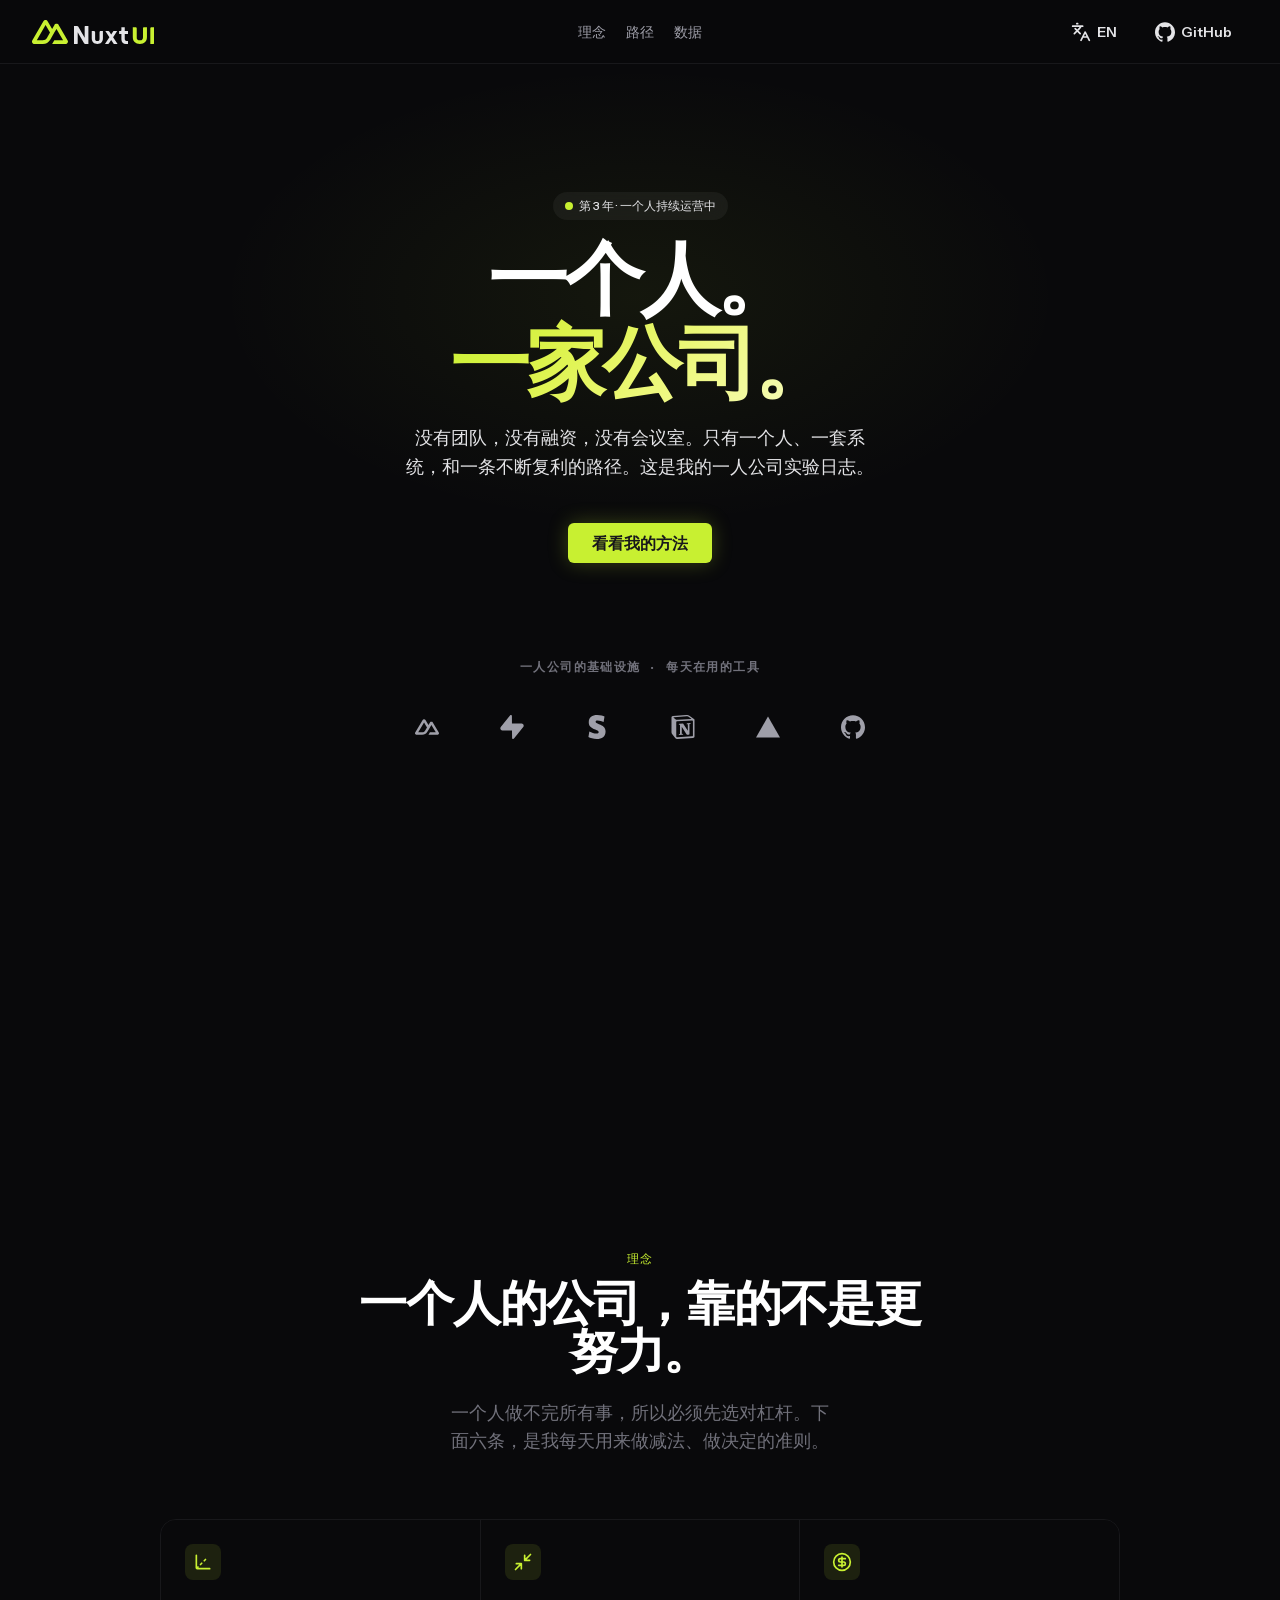
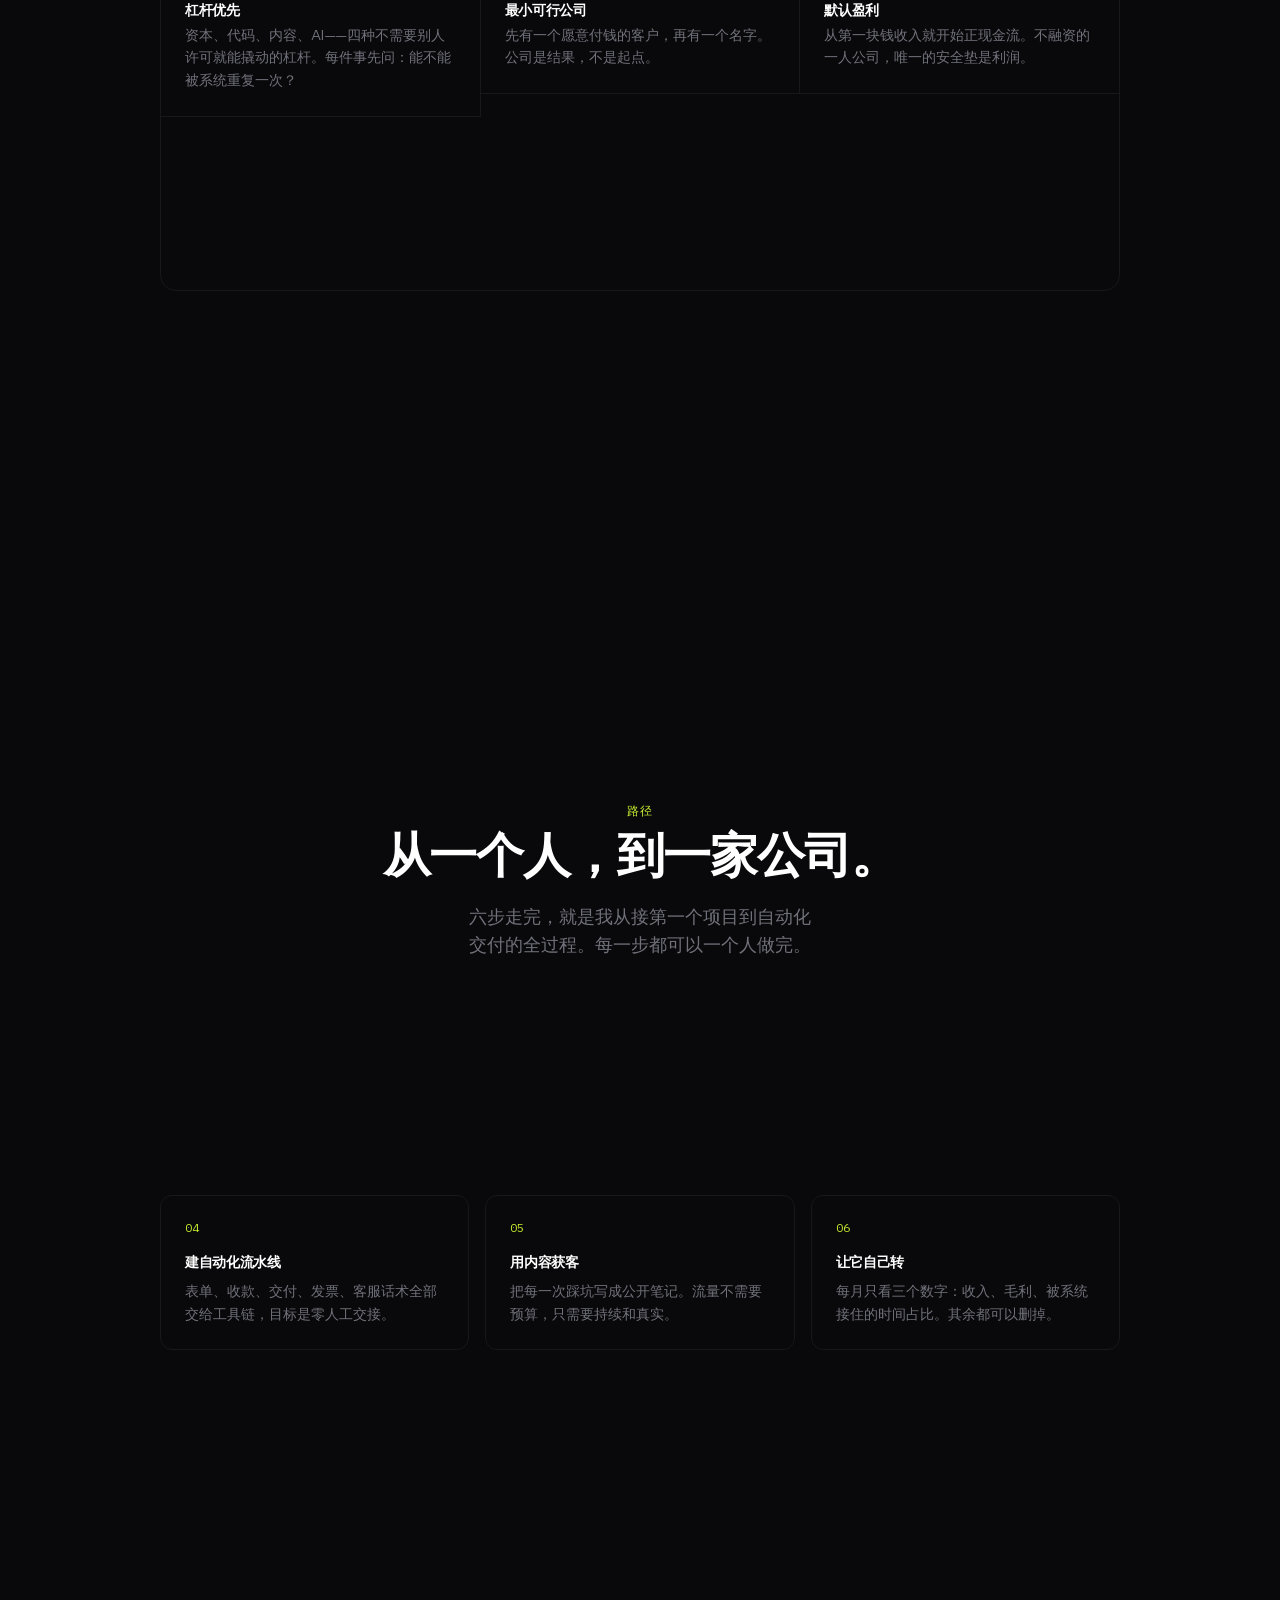
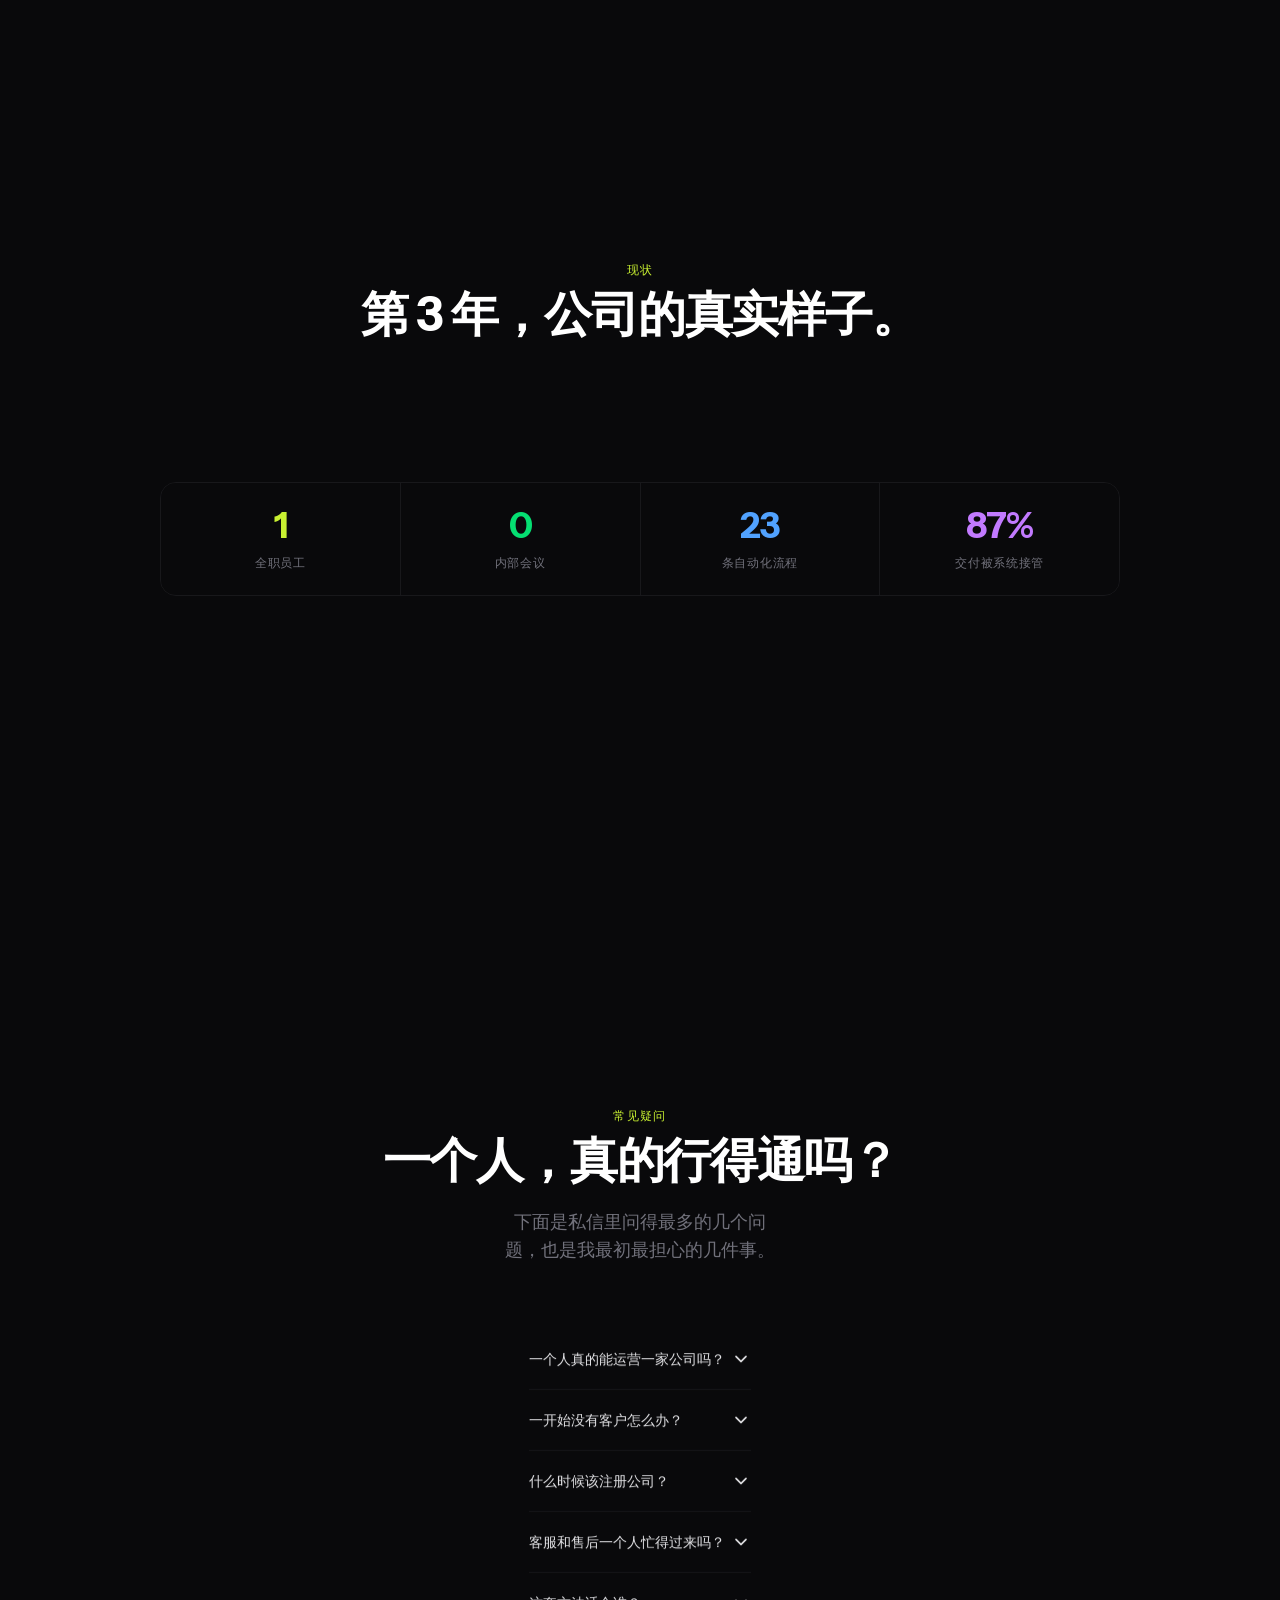
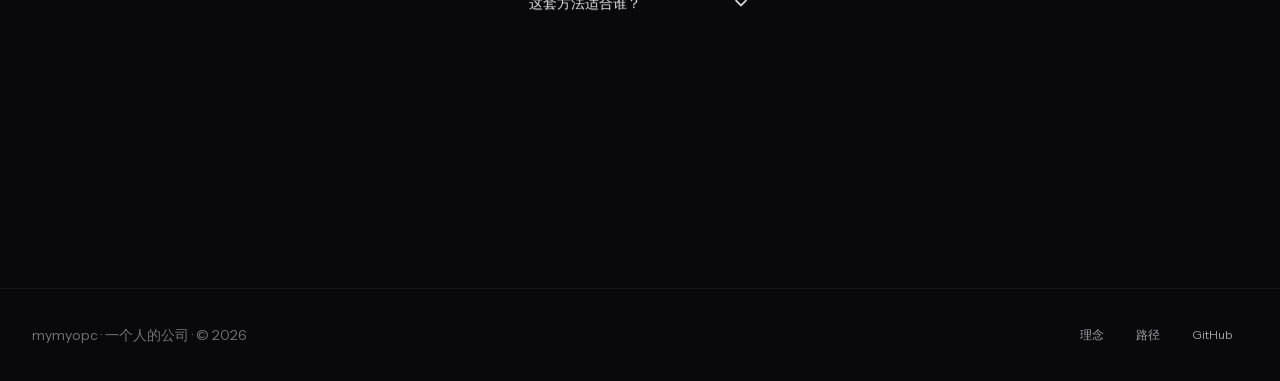
==== zh/index.html @ 5403adeb "Add bun.lock Co-authored-by: Copilot <223556219+Copilot@users.noreply.github.com>" ====
<!DOCTYPE html><html  data-color-mode-forced="dark" lang="zh-CN"><head><meta charset="utf-8"><meta name="viewport" content="width=device-width, initial-scale=1"><title>mymyopc · 我的一人公司</title><script type="importmap">{"imports":{"#entry":"/_nuxt/C_UIsByb.js"}}</script><style id="nuxt-ui-colors">@layer theme {
  :root, :host {
  --ui-color-primary-50: var(--color-lime-50, oklch(98.6% 0.031 120.757));
  --ui-color-primary-100: var(--color-lime-100, oklch(96.7% 0.067 122.328));
  --ui-color-primary-200: var(--color-lime-200, oklch(93.8% 0.127 124.321));
  --ui-color-primary-300: var(--color-lime-300, oklch(89.7% 0.196 126.665));
  --ui-color-primary-400: var(--color-lime-400, oklch(84.1% 0.238 128.85));
  --ui-color-primary-500: var(--color-lime-500, oklch(76.8% 0.233 130.85));
  --ui-color-primary-600: var(--color-lime-600, oklch(64.8% 0.2 131.684));
  --ui-color-primary-700: var(--color-lime-700, oklch(53.2% 0.157 131.589));
  --ui-color-primary-800: var(--color-lime-800, oklch(45.3% 0.124 130.933));
  --ui-color-primary-900: var(--color-lime-900, oklch(40.5% 0.101 131.063));
  --ui-color-primary-950: var(--color-lime-950, oklch(27.4% 0.072 132.109));
  --ui-color-secondary-50: var(--color-blue-50, oklch(97% 0.014 254.604));
  --ui-color-secondary-100: var(--color-blue-100, oklch(93.2% 0.032 255.585));
  --ui-color-secondary-200: var(--color-blue-200, oklch(88.2% 0.059 254.128));
  --ui-color-secondary-300: var(--color-blue-300, oklch(80.9% 0.105 251.813));
  --ui-color-secondary-400: var(--color-blue-400, oklch(70.7% 0.165 254.624));
  --ui-color-secondary-500: var(--color-blue-500, oklch(62.3% 0.214 259.815));
  --ui-color-secondary-600: var(--color-blue-600, oklch(54.6% 0.245 262.881));
  --ui-color-secondary-700: var(--color-blue-700, oklch(48.8% 0.243 264.376));
  --ui-color-secondary-800: var(--color-blue-800, oklch(42.4% 0.199 265.638));
  --ui-color-secondary-900: var(--color-blue-900, oklch(37.9% 0.146 265.522));
  --ui-color-secondary-950: var(--color-blue-950, oklch(28.2% 0.091 267.935));
  --ui-color-success-50: var(--color-green-50, oklch(98.2% 0.018 155.826));
  --ui-color-success-100: var(--color-green-100, oklch(96.2% 0.044 156.743));
  --ui-color-success-200: var(--color-green-200, oklch(92.5% 0.084 155.995));
  --ui-color-success-300: var(--color-green-300, oklch(87.1% 0.15 154.449));
  --ui-color-success-400: var(--color-green-400, oklch(79.2% 0.209 151.711));
  --ui-color-success-500: var(--color-green-500, oklch(72.3% 0.219 149.579));
  --ui-color-success-600: var(--color-green-600, oklch(62.7% 0.194 149.214));
  --ui-color-success-700: var(--color-green-700, oklch(52.7% 0.154 150.069));
  --ui-color-success-800: var(--color-green-800, oklch(44.8% 0.119 151.328));
  --ui-color-success-900: var(--color-green-900, oklch(39.3% 0.095 152.535));
  --ui-color-success-950: var(--color-green-950, oklch(26.6% 0.065 152.934));
  --ui-color-info-50: var(--color-blue-50, oklch(97% 0.014 254.604));
  --ui-color-info-100: var(--color-blue-100, oklch(93.2% 0.032 255.585));
  --ui-color-info-200: var(--color-blue-200, oklch(88.2% 0.059 254.128));
  --ui-color-info-300: var(--color-blue-300, oklch(80.9% 0.105 251.813));
  --ui-color-info-400: var(--color-blue-400, oklch(70.7% 0.165 254.624));
  --ui-color-info-500: var(--color-blue-500, oklch(62.3% 0.214 259.815));
  --ui-color-info-600: var(--color-blue-600, oklch(54.6% 0.245 262.881));
  --ui-color-info-700: var(--color-blue-700, oklch(48.8% 0.243 264.376));
  --ui-color-info-800: var(--color-blue-800, oklch(42.4% 0.199 265.638));
  --ui-color-info-900: var(--color-blue-900, oklch(37.9% 0.146 265.522));
  --ui-color-info-950: var(--color-blue-950, oklch(28.2% 0.091 267.935));
  --ui-color-warning-50: var(--color-purple-50, oklch(97.7% 0.014 308.299));
  --ui-color-warning-100: var(--color-purple-100, oklch(94.6% 0.033 307.174));
  --ui-color-warning-200: var(--color-purple-200, oklch(90.2% 0.063 306.703));
  --ui-color-warning-300: var(--color-purple-300, oklch(82.7% 0.119 306.383));
  --ui-color-warning-400: var(--color-purple-400, oklch(71.4% 0.203 305.504));
  --ui-color-warning-500: var(--color-purple-500, oklch(62.7% 0.265 303.9));
  --ui-color-warning-600: var(--color-purple-600, oklch(55.8% 0.288 302.321));
  --ui-color-warning-700: var(--color-purple-700, oklch(49.6% 0.265 301.924));
  --ui-color-warning-800: var(--color-purple-800, oklch(43.8% 0.218 303.724));
  --ui-color-warning-900: var(--color-purple-900, oklch(38.1% 0.176 304.987));
  --ui-color-warning-950: var(--color-purple-950, oklch(29.1% 0.149 302.717));
  --ui-color-error-50: var(--color-red-50, oklch(97.1% 0.013 17.38));
  --ui-color-error-100: var(--color-red-100, oklch(93.6% 0.032 17.717));
  --ui-color-error-200: var(--color-red-200, oklch(88.5% 0.062 18.334));
  --ui-color-error-300: var(--color-red-300, oklch(80.8% 0.114 19.571));
  --ui-color-error-400: var(--color-red-400, oklch(70.4% 0.191 22.216));
  --ui-color-error-500: var(--color-red-500, oklch(63.7% 0.237 25.331));
  --ui-color-error-600: var(--color-red-600, oklch(57.7% 0.245 27.325));
  --ui-color-error-700: var(--color-red-700, oklch(50.5% 0.213 27.518));
  --ui-color-error-800: var(--color-red-800, oklch(44.4% 0.177 26.899));
  --ui-color-error-900: var(--color-red-900, oklch(39.6% 0.141 25.723));
  --ui-color-error-950: var(--color-red-950, oklch(25.8% 0.092 26.042));
  --ui-color-neutral-50: var(--color-zinc-50, oklch(98.5% 0 none));
  --ui-color-neutral-100: var(--color-zinc-100, oklch(96.7% 0.001 286.375));
  --ui-color-neutral-200: var(--color-zinc-200, oklch(92% 0.004 286.32));
  --ui-color-neutral-300: var(--color-zinc-300, oklch(87.1% 0.006 286.286));
  --ui-color-neutral-400: var(--color-zinc-400, oklch(70.5% 0.015 286.067));
  --ui-color-neutral-500: var(--color-zinc-500, oklch(55.2% 0.016 285.938));
  --ui-color-neutral-600: var(--color-zinc-600, oklch(44.2% 0.017 285.786));
  --ui-color-neutral-700: var(--color-zinc-700, oklch(37% 0.013 285.805));
  --ui-color-neutral-800: var(--color-zinc-800, oklch(27.4% 0.006 286.033));
  --ui-color-neutral-900: var(--color-zinc-900, oklch(21% 0.006 285.885));
  --ui-color-neutral-950: var(--color-zinc-950, oklch(14.1% 0.005 285.823));
  }
  :root, :host, .light {
  --ui-primary: var(--ui-color-primary-500);
  --ui-secondary: var(--ui-color-secondary-500);
  --ui-success: var(--ui-color-success-500);
  --ui-info: var(--ui-color-info-500);
  --ui-warning: var(--ui-color-warning-500);
  --ui-error: var(--ui-color-error-500);
  }
  .dark {
  --ui-primary: var(--ui-color-primary-400);
  --ui-secondary: var(--ui-color-secondary-400);
  --ui-success: var(--ui-color-success-400);
  --ui-info: var(--ui-color-info-400);
  --ui-warning: var(--ui-color-warning-400);
  --ui-error: var(--ui-color-error-400);
  }
}</style><link rel="stylesheet" href="/_nuxt/entry.BpHRuFax.css" crossorigin><style>@layer base {:where(.i-lucide\:axis-3d){display:inline-block;width:1em;height:1em;background-color:currentColor;-webkit-mask-image:var(--svg);mask-image:var(--svg);-webkit-mask-repeat:no-repeat;mask-repeat:no-repeat;-webkit-mask-size:100% 100%;mask-size:100% 100%;--svg:url("data:image/svg+xml,%3Csvg xmlns='http://www.w3.org/2000/svg' viewBox='0 0 24 24' width='24' height='24'%3E%3Cpath fill='none' stroke='black' stroke-linecap='round' stroke-linejoin='round' stroke-width='2' d='M13.5 10.5L15 9M4 4v15a1 1 0 0 0 1 1h15m-15.707-.293L6 18m3-3l1.5-1.5'/%3E%3C/svg%3E")}:where(.i-lucide\:battery-medium){display:inline-block;width:1em;height:1em;background-color:currentColor;-webkit-mask-image:var(--svg);mask-image:var(--svg);-webkit-mask-repeat:no-repeat;mask-repeat:no-repeat;-webkit-mask-size:100% 100%;mask-size:100% 100%;--svg:url("data:image/svg+xml,%3Csvg xmlns='http://www.w3.org/2000/svg' viewBox='0 0 24 24' width='24' height='24'%3E%3Cg fill='none' stroke='black' stroke-linecap='round' stroke-linejoin='round' stroke-width='2'%3E%3Cpath d='M10 14v-4m12 4v-4M6 14v-4'/%3E%3Crect width='16' height='12' x='2' y='6' rx='2'/%3E%3C/g%3E%3C/svg%3E")}:where(.i-lucide\:chevron-down){display:inline-block;width:1em;height:1em;background-color:currentColor;-webkit-mask-image:var(--svg);mask-image:var(--svg);-webkit-mask-repeat:no-repeat;mask-repeat:no-repeat;-webkit-mask-size:100% 100%;mask-size:100% 100%;--svg:url("data:image/svg+xml,%3Csvg xmlns='http://www.w3.org/2000/svg' viewBox='0 0 24 24' width='24' height='24'%3E%3Cpath fill='none' stroke='black' stroke-linecap='round' stroke-linejoin='round' stroke-width='2' d='m6 9l6 6l6-6'/%3E%3C/svg%3E")}:where(.i-lucide\:circle-dollar-sign){display:inline-block;width:1em;height:1em;background-color:currentColor;-webkit-mask-image:var(--svg);mask-image:var(--svg);-webkit-mask-repeat:no-repeat;mask-repeat:no-repeat;-webkit-mask-size:100% 100%;mask-size:100% 100%;--svg:url("data:image/svg+xml,%3Csvg xmlns='http://www.w3.org/2000/svg' viewBox='0 0 24 24' width='24' height='24'%3E%3Cg fill='none' stroke='black' stroke-linecap='round' stroke-linejoin='round' stroke-width='2'%3E%3Ccircle cx='12' cy='12' r='10'/%3E%3Cpath d='M16 8h-6a2 2 0 1 0 0 4h4a2 2 0 1 1 0 4H8m4 2V6'/%3E%3C/g%3E%3C/svg%3E")}:where(.i-lucide\:globe){display:inline-block;width:1em;height:1em;background-color:currentColor;-webkit-mask-image:var(--svg);mask-image:var(--svg);-webkit-mask-repeat:no-repeat;mask-repeat:no-repeat;-webkit-mask-size:100% 100%;mask-size:100% 100%;--svg:url("data:image/svg+xml,%3Csvg xmlns='http://www.w3.org/2000/svg' viewBox='0 0 24 24' width='24' height='24'%3E%3Cg fill='none' stroke='black' stroke-linecap='round' stroke-linejoin='round' stroke-width='2'%3E%3Ccircle cx='12' cy='12' r='10'/%3E%3Cpath d='M12 2a14.5 14.5 0 0 0 0 20a14.5 14.5 0 0 0 0-20M2 12h20'/%3E%3C/g%3E%3C/svg%3E")}:where(.i-lucide\:languages){display:inline-block;width:1em;height:1em;background-color:currentColor;-webkit-mask-image:var(--svg);mask-image:var(--svg);-webkit-mask-repeat:no-repeat;mask-repeat:no-repeat;-webkit-mask-size:100% 100%;mask-size:100% 100%;--svg:url("data:image/svg+xml,%3Csvg xmlns='http://www.w3.org/2000/svg' viewBox='0 0 24 24' width='24' height='24'%3E%3Cpath fill='none' stroke='black' stroke-linecap='round' stroke-linejoin='round' stroke-width='2' d='m5 8l6 6m-7 0l6-6l2-3M2 5h12M7 2h1m14 20l-5-10l-5 10m2-4h6'/%3E%3C/svg%3E")}:where(.i-lucide\:minimize-2){display:inline-block;width:1em;height:1em;background-color:currentColor;-webkit-mask-image:var(--svg);mask-image:var(--svg);-webkit-mask-repeat:no-repeat;mask-repeat:no-repeat;-webkit-mask-size:100% 100%;mask-size:100% 100%;--svg:url("data:image/svg+xml,%3Csvg xmlns='http://www.w3.org/2000/svg' viewBox='0 0 24 24' width='24' height='24'%3E%3Cpath fill='none' stroke='black' stroke-linecap='round' stroke-linejoin='round' stroke-width='2' d='m14 10l7-7m-1 7h-6V4M3 21l7-7m-6 0h6v6'/%3E%3C/svg%3E")}:where(.i-lucide\:repeat){display:inline-block;width:1em;height:1em;background-color:currentColor;-webkit-mask-image:var(--svg);mask-image:var(--svg);-webkit-mask-repeat:no-repeat;mask-repeat:no-repeat;-webkit-mask-size:100% 100%;mask-size:100% 100%;--svg:url("data:image/svg+xml,%3Csvg xmlns='http://www.w3.org/2000/svg' viewBox='0 0 24 24' width='24' height='24'%3E%3Cg fill='none' stroke='black' stroke-linecap='round' stroke-linejoin='round' stroke-width='2'%3E%3Cpath d='m17 2l4 4l-4 4'/%3E%3Cpath d='M3 11v-1a4 4 0 0 1 4-4h14M7 22l-4-4l4-4'/%3E%3Cpath d='M21 13v1a4 4 0 0 1-4 4H3'/%3E%3C/g%3E%3C/svg%3E")}:where(.i-simple-icons\:github){display:inline-block;width:1em;height:1em;background-color:currentColor;-webkit-mask-image:var(--svg);mask-image:var(--svg);-webkit-mask-repeat:no-repeat;mask-repeat:no-repeat;-webkit-mask-size:100% 100%;mask-size:100% 100%;--svg:url("data:image/svg+xml,%3Csvg xmlns='http://www.w3.org/2000/svg' viewBox='0 0 24 24' width='24' height='24'%3E%3Cpath fill='black' d='M12 .297c-6.63 0-12 5.373-12 12c0 5.303 3.438 9.8 8.205 11.385c.6.113.82-.258.82-.577c0-.285-.01-1.04-.015-2.04c-3.338.724-4.042-1.61-4.042-1.61C4.422 18.07 3.633 17.7 3.633 17.7c-1.087-.744.084-.729.084-.729c1.205.084 1.838 1.236 1.838 1.236c1.07 1.835 2.809 1.305 3.495.998c.108-.776.417-1.305.76-1.605c-2.665-.3-5.466-1.332-5.466-5.93c0-1.31.465-2.38 1.235-3.22c-.135-.303-.54-1.523.105-3.176c0 0 1.005-.322 3.3 1.23c.96-.267 1.98-.399 3-.405c1.02.006 2.04.138 3 .405c2.28-1.552 3.285-1.23 3.285-1.23c.645 1.653.24 2.873.12 3.176c.765.84 1.23 1.91 1.23 3.22c0 4.61-2.805 5.625-5.475 5.92c.42.36.81 1.096.81 2.22c0 1.606-.015 2.896-.015 3.286c0 .315.21.69.825.57C20.565 22.092 24 17.592 24 12.297c0-6.627-5.373-12-12-12'/%3E%3C/svg%3E")}:where(.i-simple-icons\:notion){display:inline-block;width:1em;height:1em;background-color:currentColor;-webkit-mask-image:var(--svg);mask-image:var(--svg);-webkit-mask-repeat:no-repeat;mask-repeat:no-repeat;-webkit-mask-size:100% 100%;mask-size:100% 100%;--svg:url("data:image/svg+xml,%3Csvg xmlns='http://www.w3.org/2000/svg' viewBox='0 0 24 24' width='24' height='24'%3E%3Cpath fill='black' d='M4.459 4.208c.746.606 1.026.56 2.428.466l13.215-.793c.28 0 .047-.28-.046-.326L17.86 1.968c-.42-.326-.981-.7-2.055-.607L3.01 2.295c-.466.046-.56.28-.374.466zm.793 3.08v13.904c0 .747.373 1.027 1.214.98l14.523-.84c.841-.046.935-.56.935-1.167V6.354c0-.606-.233-.933-.748-.887l-15.177.887c-.56.047-.747.327-.747.933zm14.337.745c.093.42 0 .84-.42.888l-.7.14v10.264c-.608.327-1.168.514-1.635.514c-.748 0-.935-.234-1.495-.933l-4.577-7.186v6.952L12.21 19s0 .84-1.168.84l-3.222.186c-.093-.186 0-.653.327-.746l.84-.233V9.854L7.822 9.76c-.094-.42.14-1.026.793-1.073l3.456-.233l4.764 7.279v-6.44l-1.215-.139c-.093-.514.28-.887.747-.933zM1.936 1.035l13.31-.98c1.634-.14 2.055-.047 3.082.7l4.249 2.986c.7.513.934.653.934 1.213v16.378c0 1.026-.373 1.634-1.68 1.726l-15.458.934c-.98.047-1.448-.093-1.962-.747l-3.129-4.06c-.56-.747-.793-1.306-.793-1.96V2.667c0-.839.374-1.54 1.447-1.632'/%3E%3C/svg%3E")}:where(.i-simple-icons\:nuxt){display:inline-block;width:1em;height:1em;background-color:currentColor;-webkit-mask-image:var(--svg);mask-image:var(--svg);-webkit-mask-repeat:no-repeat;mask-repeat:no-repeat;-webkit-mask-size:100% 100%;mask-size:100% 100%;--svg:url("data:image/svg+xml,%3Csvg xmlns='http://www.w3.org/2000/svg' viewBox='0 0 24 24' width='24' height='24'%3E%3Cpath fill='black' d='M13.464 19.83h8.922c.283 0 .562-.073.807-.21a1.6 1.6 0 0 0 .591-.574a1.53 1.53 0 0 0 .216-.783a1.53 1.53 0 0 0-.217-.782L17.792 7.414a1.6 1.6 0 0 0-.591-.573a1.65 1.65 0 0 0-.807-.21c-.283 0-.562.073-.807.21a1.6 1.6 0 0 0-.59.573L13.463 9.99L10.47 4.953a1.6 1.6 0 0 0-.591-.573a1.65 1.65 0 0 0-.807-.21c-.284 0-.562.073-.807.21a1.6 1.6 0 0 0-.591.573L.216 17.481a1.53 1.53 0 0 0-.217.782c0 .275.074.545.216.783a1.6 1.6 0 0 0 .59.574c.246.137.525.21.808.21h5.6c2.22 0 3.856-.946 4.982-2.79l2.733-4.593l1.464-2.457l4.395 7.382h-5.859Zm-6.341-2.46l-3.908-.002l5.858-9.842l2.923 4.921l-1.957 3.29c-.748 1.196-1.597 1.632-2.916 1.632'/%3E%3C/svg%3E")}:where(.i-simple-icons\:stripe){display:inline-block;width:1em;height:1em;background-color:currentColor;-webkit-mask-image:var(--svg);mask-image:var(--svg);-webkit-mask-repeat:no-repeat;mask-repeat:no-repeat;-webkit-mask-size:100% 100%;mask-size:100% 100%;--svg:url("data:image/svg+xml,%3Csvg xmlns='http://www.w3.org/2000/svg' viewBox='0 0 24 24' width='24' height='24'%3E%3Cpath fill='black' d='M13.976 9.15c-2.172-.806-3.356-1.426-3.356-2.409c0-.831.683-1.305 1.901-1.305c2.227 0 4.515.858 6.09 1.631l.89-5.494C18.252.975 15.697 0 12.165 0C9.667 0 7.589.654 6.104 1.872C4.56 3.147 3.757 4.992 3.757 7.218c0 4.039 2.467 5.76 6.476 7.219c2.585.92 3.445 1.574 3.445 2.583c0 .98-.84 1.545-2.354 1.545c-1.875 0-4.965-.921-6.99-2.109l-.9 5.555C5.175 22.99 8.385 24 11.714 24c2.641 0 4.843-.624 6.328-1.813c1.664-1.305 2.525-3.236 2.525-5.732c0-4.128-2.524-5.851-6.594-7.305z'/%3E%3C/svg%3E")}:where(.i-simple-icons\:supabase){display:inline-block;width:1em;height:1em;background-color:currentColor;-webkit-mask-image:var(--svg);mask-image:var(--svg);-webkit-mask-repeat:no-repeat;mask-repeat:no-repeat;-webkit-mask-size:100% 100%;mask-size:100% 100%;--svg:url("data:image/svg+xml,%3Csvg xmlns='http://www.w3.org/2000/svg' viewBox='0 0 24 24' width='24' height='24'%3E%3Cpath fill='black' d='M11.9 1.036c-.015-.986-1.26-1.41-1.874-.637L.764 12.05C-.33 13.427.65 15.455 2.409 15.455h9.579l.113 7.51c.014.985 1.259 1.408 1.873.636l9.262-11.653c1.093-1.375.113-3.403-1.645-3.403h-9.642z'/%3E%3C/svg%3E")}:where(.i-simple-icons\:vercel){display:inline-block;width:1em;height:1em;background-color:currentColor;-webkit-mask-image:var(--svg);mask-image:var(--svg);-webkit-mask-repeat:no-repeat;mask-repeat:no-repeat;-webkit-mask-size:100% 100%;mask-size:100% 100%;--svg:url("data:image/svg+xml,%3Csvg xmlns='http://www.w3.org/2000/svg' viewBox='0 0 24 24' width='24' height='24'%3E%3Cpath fill='black' d='m12 1.608l12 20.784H0Z'/%3E%3C/svg%3E")}}</style><link rel="preload" as="fetch" crossorigin="anonymous" href="/zh/_payload.json?_b=19329ca8-d1f9-4cfc-9244-834e3fdbf08f"><link rel="modulepreload" as="script" crossorigin href="/_nuxt/C_UIsByb.js"><link rel="modulepreload" as="script" crossorigin href="/_nuxt/BBbCFCSO.js"><link rel="modulepreload" as="script" crossorigin href="/_nuxt/Dfyab7Rd.js"><link rel="modulepreload" as="script" crossorigin href="/_nuxt/C_G3OcHj.js"><link rel="modulepreload" as="script" crossorigin href="/_nuxt/CzBlfNEw.js"><link rel="modulepreload" as="script" crossorigin href="/_nuxt/DK3Fl9T5.js"><link rel="modulepreload" as="script" crossorigin href="/_nuxt/D4hqxIl8.js"><link rel="modulepreload" as="script" crossorigin href="/_nuxt/BfDH_gI_.js"><link rel="modulepreload" as="script" crossorigin href="/_nuxt/BW3xJdEx.js"><link rel="modulepreload" as="script" crossorigin href="/_nuxt/BjNB8FPg.js"><link rel="modulepreload" as="script" crossorigin href="/_nuxt/DkxBAcsl.js"><link rel="modulepreload" as="script" crossorigin href="/_nuxt/BnDTbt6S.js"><link rel="modulepreload" as="script" crossorigin href="/_nuxt/BjhIELVi.js"><link rel="modulepreload" as="script" crossorigin href="/_nuxt/BAVffba3.js"><link rel="modulepreload" as="script" crossorigin href="/_nuxt/bW6NxFOP.js"><link rel="modulepreload" as="script" crossorigin href="/_nuxt/DhVyroNF.js"><link rel="modulepreload" as="script" crossorigin href="/_nuxt/DWEoD8ZB.js"><link rel="modulepreload" as="script" crossorigin href="/_nuxt/Bng2rRDf.js"><link rel="modulepreload" as="script" crossorigin href="/_nuxt/DHihWhf5.js"><link rel="modulepreload" as="script" crossorigin href="/_nuxt/UYXeIHh2.js"><link rel="modulepreload" as="script" crossorigin href="/_nuxt/jImVLaH9.js"><link rel="modulepreload" as="script" crossorigin href="/_nuxt/C4485Qyr.js"><link rel="modulepreload" as="script" crossorigin href="/_nuxt/BbwzgmS-.js"><link rel="modulepreload" as="script" crossorigin href="/_nuxt/CGM_xIpj.js"><link rel="modulepreload" as="script" crossorigin href="/_nuxt/DcRw1J44.js"><link rel="modulepreload" as="script" crossorigin href="/_nuxt/B21epHFn.js"><link rel="modulepreload" as="script" crossorigin href="/_nuxt/DrNjrgyc.js"><link rel="modulepreload" as="script" crossorigin href="/_nuxt/CwSJiHjY.js"><link rel="modulepreload" as="script" crossorigin href="/_nuxt/foHZe_-E.js"><link rel="modulepreload" as="script" crossorigin href="/_nuxt/BBImWmlb.js"><link rel="modulepreload" as="script" crossorigin href="/_nuxt/DGP0j59C.js"><link rel="modulepreload" as="script" crossorigin href="/_nuxt/CxlxsBCm.js"><script type="module" src="/_nuxt/C_UIsByb.js" crossorigin></script><link rel="prefetch" as="script" crossorigin href="/_nuxt/B08yqoXJ.js"><link rel="prefetch" as="script" crossorigin href="/_nuxt/CIFZ2ISI.js"><link rel="prefetch" as="script" crossorigin href="/_nuxt/inLeaXIj.js"><link rel="prefetch" as="script" crossorigin href="/_nuxt/BIlFQUW0.js"><link rel="prefetch" as="script" crossorigin href="/_nuxt/C_9k_qPn.js"><link rel="prefetch" as="script" crossorigin href="/_nuxt/DyetaR1z.js"><link rel="prefetch" as="style" crossorigin href="/_nuxt/error-404.CJajpic4.css"><link rel="prefetch" as="script" crossorigin href="/_nuxt/XjWJ36D1.js"><link rel="prefetch" as="style" crossorigin href="/_nuxt/error-500.Bww9vo5r.css"><link rel="prefetch" as="script" crossorigin href="/_nuxt/DCoJ4TrZ.js"><meta name="theme-color" content="#09090b"><link rel="icon" href="/favicon.ico"><link rel="alternate" hreflang="en" href="/"><link rel="alternate" hreflang="zh" href="/zh"><meta name="twitter:card" content="summary_large_image"><meta property="og:title" content="mymyopc · 我的一人公司"><meta name="description" content="一个人，一家公司。记录我用 AI 与自动化把产品、销售、交付、客服压进一个人身上的全部方法与真实数据。"><meta property="og:description" content="一个人，一家公司。记录我用 AI 与自动化把产品、销售、交付、客服压进一个人身上的全部方法与真实数据。"><script>"use strict";(()=>{const o=window,e=document.documentElement,c=["dark","light"],s=getStorageValue("localStorage","nuxt-color-mode")||"system";let r=s==="system"?f():s;const l=e.getAttribute("data-color-mode-forced");l&&(r=l),i(r),o["__NUXT_COLOR_MODE__"]={preference:s,value:r,getColorScheme:f,addColorScheme:i,removeColorScheme:d};function i(t){const a=""+t+"",n="";e.classList?e.classList.add(a):e.className+=" "+a,n&&e.setAttribute("data-"+n,t)}function d(t){const a=""+t+"",n="";e.classList?e.classList.remove(a):e.className=e.className.replace(new RegExp(a,"g"),""),n&&e.removeAttribute("data-"+n)}function u(t){return o.matchMedia("(prefers-color-scheme"+t+")")}function f(){if(o.matchMedia&&u("").media!=="not all"){for(const t of c)if(u(":"+t).matches)return t}return"light"}})();function getStorageValue(o,e){switch(o){case"localStorage":try{return window.localStorage.getItem(e)}catch{return null}case"sessionStorage":try{return window.sessionStorage.getItem(e)}catch{return null}case"cookie":try{return getCookie(e)}catch{return null}default:return null}}function getCookie(o){const c=("; "+window.document.cookie).split("; "+o+"=");if(c.length===2){const s=c.pop();return s?s.split(";").shift():null}}</script></head><body><div id="__nuxt" class="isolate"><!--[--><!--[--><!--[--><!--[--><!--[--><!--[--><!----><!----><!----><header data-slot="root" class="bg-default/75 backdrop-blur-sm border-b border-default h-(--ui-header-height) sticky top-0 z-50"><!--[--><!--]--><div class="w-full max-w-(--ui-container) mx-auto px-4 sm:px-6 lg:px-8 flex items-center justify-between gap-3 h-full" data-slot="container"><!--[--><div data-slot="left" class="lg:flex-1 flex items-center gap-1.5"><!----><!--[--><a aria-current="page" href="/zh" class="router-link-active router-link-exact-active focus-visible:outline-3 outline-primary/25 rounded-md p-1 -ms-1"><svg width="1020" height="200" viewbox="0 0 1020 200" fill="none" xmlns="http://www.w3.org/2000/svg" class="h-6 w-auto shrink-0"><path d="M377 200C379.16 200 381 198.209 381 196V103C381 103 386 112 395 127L434 194C435.785 197.74 439.744 200 443 200H470V50H443C441.202 50 439 51.4941 439 54V148L421 116L385 55C383.248 51.8912 379.479 50 376 50H350V200H377Z" fill="currentColor"></path><path d="M726 92H739C742.314 92 745 89.3137 745 86V60H773V92H800V116H773V159C773 169.5 778.057 174 787 174H800V200H783C759.948 200 745 185.071 745 160V116H726V92Z" fill="currentColor"></path><path d="M591 92V154C591 168.004 585.742 179.809 578 188C570.258 196.191 559.566 200 545 200C530.434 200 518.742 196.191 511 188C503.389 179.809 498 168.004 498 154V92H514C517.412 92 520.769 92.622 523 95C525.231 97.2459 526 98.5652 526 102V154C526 162.059 526.457 167.037 530 171C533.543 174.831 537.914 176 545 176C552.217 176 555.457 174.831 559 171C562.543 167.037 563 162.059 563 154V102C563 98.5652 563.769 96.378 566 94C567.96 91.9107 570.028 91.9599 573 92C573.411 92.0055 574.586 92 575 92H591Z" fill="currentColor"></path><path d="M676 144L710 92H684C680.723 92 677.812 93.1758 676 96L660 120L645 97C643.188 94.1758 639.277 92 636 92H611L645 143L608 200H634C637.25 200 640.182 196.787 642 194L660 167L679 195C680.818 197.787 683.75 200 687 200H713L676 144Z" fill="currentColor"></path><path d="M168 200H279C282.542 200 285.932 198.756 289 197C292.068 195.244 295.23 193.041 297 190C298.77 186.959 300.002 183.51 300 179.999C299.998 176.488 298.773 173.04 297 170.001L222 41C220.23 37.96 218.067 35.7552 215 34C211.933 32.2448 207.542 31 204 31C200.458 31 197.067 32.2448 194 34C190.933 35.7552 188.77 37.96 187 41L168 74L130 9.99764C128.228 6.95784 126.068 3.75491 123 2C119.932 0.245087 116.542 0 113 0C109.458 0 106.068 0.245087 103 2C99.9323 3.75491 96.7717 6.95784 95 9.99764L2 170.001C0.226979 173.04 0.00154312 176.488 1.90993e-06 179.999C-0.0015393 183.51 0.229648 186.959 2 190C3.77035 193.04 6.93245 195.244 10 197C13.0675 198.756 16.4578 200 20 200H90C117.737 200 137.925 187.558 152 164L186 105L204 74L259 168H186L168 200ZM89 168H40L113 42L150 105L125.491 147.725C116.144 163.01 105.488 168 89 168Z" fill="var(--ui-primary)"></path><path d="M958 60.0001H938C933.524 60.0001 929.926 59.9395 927 63C924.074 65.8905 925 67.5792 925 72V141C925 151.372 923.648 156.899 919 162C914.352 166.931 908.468 169 899 169C889.705 169 882.648 166.931 878 162C873.352 156.899 873 151.372 873 141V72.0001C873 67.5793 872.926 65.8906 870 63.0001C867.074 59.9396 863.476 60.0001 859 60.0001H840V141C840 159.023 845.016 173.458 855 184C865.156 194.542 879.893 200 899 200C918.107 200 932.844 194.542 943 184C953.156 173.458 958 159.023 958 141V60.0001Z" fill="var(--ui-primary)"></path><path fill-rule="evenodd" clip-rule="evenodd" d="M1000 60.0233L1020 60V77L1020 128V156.007L1020 181L1020 189.004C1020 192.938 1019.98 194.429 1017 197.001C1014.02 199.725 1009.56 200 1005 200H986.001V181.006L986 130.012V70.0215C986 66.1576 986.016 64.5494 989 62.023C991.819 59.6358 995.437 60.0233 1000 60.0233Z" fill="var(--ui-primary)"></path></svg></a><!--]--></div><div data-slot="center" class="hidden lg:flex"><!--[--><!--[--><!----><!----><nav data-slot="root" class="relative flex gap-1.5 [&amp;&gt;div]:min-w-0 items-center justify-between" data-orientation="horizontal" dir="ltr" data-reka-navigation-menu><!--[--><!--[--><!--]--><!--[--><!--[--><div style="position:relative;"><ul data-slot="list" class="isolate min-w-0 flex items-center" data-orientation="horizontal"><!--[--><!--[--><li data-menu-item data-slot="item" class="min-w-0 py-2"><!--[--><!--[--><!--[--><a href="#principles" data-reka-collection-item data-slot="link" class="group relative w-full flex items-center gap-1.5 font-medium text-sm before:absolute before:z-[-1] before:rounded-md focus:outline-none focus-visible:outline-none focus-visible:before:outline-3 before:outline-primary/25 px-2.5 py-1.5 before:inset-x-px before:inset-y-0 text-muted hover:text-highlighted transition-colors data-[state=open]:text-highlighted"><!--[--><!--[--><!--[--><!----><!--]--><span data-slot="linkLabel" class="truncate"><!--[-->理念<!--]--><!----></span><!----><!--]--><!--]--></a><!----><!--]--><!--]--><!----><!--]--></li><li data-menu-item data-slot="item" class="min-w-0 py-2"><!--[--><!--[--><!--[--><a href="#method" data-reka-collection-item data-slot="link" class="group relative w-full flex items-center gap-1.5 font-medium text-sm before:absolute before:z-[-1] before:rounded-md focus:outline-none focus-visible:outline-none focus-visible:before:outline-3 before:outline-primary/25 px-2.5 py-1.5 before:inset-x-px before:inset-y-0 text-muted hover:text-highlighted transition-colors data-[state=open]:text-highlighted"><!--[--><!--[--><!--[--><!----><!--]--><span data-slot="linkLabel" class="truncate"><!--[-->路径<!--]--><!----></span><!----><!--]--><!--]--></a><!----><!--]--><!--]--><!----><!--]--></li><li data-menu-item data-slot="item" class="min-w-0 py-2"><!--[--><!--[--><!--[--><a href="#metrics" data-reka-collection-item data-slot="link" class="group relative w-full flex items-center gap-1.5 font-medium text-sm before:absolute before:z-[-1] before:rounded-md focus:outline-none focus-visible:outline-none focus-visible:before:outline-3 before:outline-primary/25 px-2.5 py-1.5 before:inset-x-px before:inset-y-0 text-muted hover:text-highlighted transition-colors data-[state=open]:text-highlighted"><!--[--><!--[--><!--[--><!----><!--]--><span data-slot="linkLabel" class="truncate"><!--[-->数据<!--]--><!----></span><!----><!--]--><!--]--></a><!----><!--]--><!--]--><!----><!--]--></li><!--]--><!--]--></ul></div><!----><!--]--><!--]--><!--[--><!--]--><div data-slot="viewportWrapper" class="absolute top-full start-0 flex w-full justify-center"><!----><!----></div><!--]--></nav><!--]--><!--]--></div><div data-slot="right" class="flex items-center justify-end lg:flex-1 gap-1.5"><!--[--><a href="/" rel="alternate" data-slot="base" aria-label="Switch to English" title="Switch to English" hreflang="en" class="rounded-md inline-flex items-center disabled:cursor-not-allowed aria-disabled:cursor-not-allowed disabled:opacity-75 aria-disabled:opacity-75 font-semibold transition-all duration-200 py-1.5 text-sm gap-1.5 text-default hover:bg-elevated active:bg-elevated outline-inverted/25 focus-visible:outline-3 hover:disabled:bg-transparent dark:hover:disabled:bg-transparent hover:aria-disabled:bg-transparent dark:hover:aria-disabled:bg-transparent px-4"><!--[--><!--[--><span class="iconify i-lucide:languages shrink-0 size-5" aria-hidden="true" style="" data-slot="leadingIcon"></span><!--]--><!--[--><span data-slot="label" class="truncate">EN</span><!--]--><!--[--><!----><!--]--><!--]--></a><a href="https://github.com/muchengdong/mymyopc_homepage" rel="noopener noreferrer" target="_blank" data-slot="base" class="rounded-md items-center disabled:cursor-not-allowed aria-disabled:cursor-not-allowed disabled:opacity-75 aria-disabled:opacity-75 font-semibold transition-all duration-200 py-1.5 text-sm gap-1.5 text-default hover:bg-elevated active:bg-elevated outline-inverted/25 focus-visible:outline-3 hover:disabled:bg-transparent dark:hover:disabled:bg-transparent hover:aria-disabled:bg-transparent dark:hover:aria-disabled:bg-transparent px-4 hidden lg:flex"><!--[--><!--[--><span class="iconify i-simple-icons:github shrink-0 size-5" aria-hidden="true" style="" data-slot="leadingIcon"></span><!--]--><!--[--><span data-slot="label" class="truncate">GitHub</span><!--]--><!--[--><!----><!--]--><!--]--></a><!--]--><!--[--><button type="button" data-slot="base" aria-label="Open navigation" aria-expanded="false" class="rounded-md inline-flex items-center disabled:cursor-not-allowed aria-disabled:cursor-not-allowed disabled:opacity-75 aria-disabled:opacity-75 font-semibold transition-all duration-200 text-xs gap-1.5 text-default hover:bg-elevated active:bg-elevated outline-inverted/25 focus-visible:outline-3 hover:disabled:bg-transparent dark:hover:disabled:bg-transparent hover:aria-disabled:bg-transparent dark:hover:aria-disabled:bg-transparent p-1.5 lg:hidden -me-1.5"><!--[--><!--[--><!----><!--]--><!--[--><svg xmlns="http://www.w3.org/2000/svg" class="size-5" viewBox="0 0 24 24" fill="none" stroke="currentColor" stroke-width="2" stroke-linecap="round" stroke-linejoin="round"><line x1="4" y1="6" x2="20" y2="6" tabindex="-1"></line><line x1="4" y1="12" x2="20" y2="12" tabindex="-1"></line><line x1="4" y1="18" x2="20" y2="18" tabindex="-1"></line></svg><!--]--><!--[--><!----><!--]--><!--]--></button><!--]--></div><!--]--></div><!--[--><!--]--></header><!----><!--]--><main class="min-h-[calc(100vh-var(--ui-header-height))]"><!--[--><div><div data-orientation="vertical" data-slot="root" class="relative isolate pb-24 sm:pb-32"><!--[--><div style="opacity:0;"><div class="absolute top-0 inset-x-0 opacity-15 h-full"></div></div><div class="pointer-events-none absolute left-1/2 -translate-x-1/2 top-0 w-2/3 h-1/2" style="background:radial-gradient(ellipse at center, color-mix(in oklch, var(--ui-primary) 6%, transparent) 0%, transparent 70%);"></div><!--]--><div class="w-full max-w-(--ui-container) mx-auto px-4 sm:px-6 lg:px-8 flex flex-col lg:grid py-24 sm:py-32 gap-16 sm:gap-y-24 relative z-10 lg:py-32" data-slot="container"><!--[--><div data-slot="wrapper" class="text-center flex flex-col items-center"><div data-slot="header" class=""><!--[--><div data-slot="headline" class="mb-4 justify-center"><!--[--><div style="opacity:0;transform:translateY(16px);"><span data-slot="base" class="font-medium inline-flex items-center text-xs text-default rounded-full px-3 py-1.5 gap-1.5 bg-white/5 backdrop-blur-sm"><!--[--><div data-slot="root" class="relative inline-flex items-center justify-center shrink-0"><!--[--><!--]--><span data-slot="base" class="rounded-full ring-bg flex items-center justify-center text-inverted font-medium whitespace-nowrap bg-primary h-[8px] min-w-[8px] text-[8px] top-0 right-0 animate-pulse ring-0"><!--[--><!--]--></span></div><!--]--><!--[--><span data-slot="label" class="truncate">第 3 年 · 一个人持续运营中</span><!--]--><!--[--><!----><!--]--></span></div><!--]--></div><h1 data-slot="title" class="text-5xl text-pretty font-bold text-highlighted sm:text-6xl lg:text-7xl xl:text-[80px] tracking-tighter leading-[1.05]"><!--[--><span class="inline-block" style="opacity:0;transform:translateY(16px);">一个人。 <br><span class="animate-shimmer bg-size-[200%_auto] bg-clip-text text-transparent" style="background-image:linear-gradient(135deg, var(--color-primary-400), var(--color-primary-300), var(--color-primary-200), var(--color-primary-100), var(--color-primary-200), var(--color-primary-300), var(--color-primary-400));animation-duration:10s;">一家公司。</span></span><!--]--></h1><div data-slot="description" class="text-balance mt-5 max-w-xl mx-auto text-base sm:text-lg leading-relaxed text-default"><!--[--><span class="inline-block" style="opacity:0;transform:translateY(16px);">没有团队，没有融资，没有会议室。只有一个人、一套系统，和一条不断复利的路径。这是我的一人公司实验日志。</span><!--]--></div><!--]--></div><!----><div data-slot="footer" class="mt-10"><!--[--><div data-slot="links" class="flex flex-wrap justify-center gap-3"><!--[--><div class="flex flex-wrap justify-center gap-6" style="opacity:0;transform:translateY(16px);"><!--[--><!--[--><a href="#principles" data-slot="base" class="rounded-md inline-flex items-center disabled:cursor-not-allowed aria-disabled:cursor-not-allowed disabled:opacity-75 aria-disabled:opacity-75 font-semibold transition-all duration-200 py-2 text-base gap-2 text-inverted bg-primary disabled:bg-primary aria-disabled:bg-primary outline-primary/25 focus-visible:outline-3 hover:bg-primary active:bg-primary shadow-[0_0_20px_var(--btn-glow)] hover:shadow-[0_0_30px_var(--btn-glow-hover)] hover:-translate-y-px active:translate-y-0 [--btn-glow:color-mix(in_oklch,var(--ui-primary)_25%,transparent)] [--btn-glow-hover:color-mix(in_oklch,var(--ui-primary)_35%,transparent)] px-6"><!--[--><!--[--><!----><!--]--><!--[--><span data-slot="label" class="truncate">看看我的方法</span><!--]--><!--[--><!----><!--]--><!--]--></a><!--]--><!--]--></div><!--]--></div><!--]--></div></div><!--[--><div class="max-w-lg mx-auto w-full" style="opacity:0;transform:translateY(16px);"><!--[--><!----><div data-slot="root" class="relative overflow-hidden"><h2 data-slot="title" class="text-center font-semibold font-mono uppercase text-xs tracking-[0.12em] text-dimmed">一人公司的基础设施 · 每天在用的工具</h2><div data-slot="logos" class="mt-10 flex items-center shrink-0 justify-around [--gap:--spacing(16)] gap-0"><!--[--><!--[--><span class="iconify i-simple-icons:nuxt shrink-0 text-muted size-6" aria-hidden="true" style="" data-slot="logo"></span><!--]--><!--[--><span class="iconify i-simple-icons:supabase shrink-0 text-muted size-6" aria-hidden="true" style="" data-slot="logo"></span><!--]--><!--[--><span class="iconify i-simple-icons:stripe shrink-0 text-muted size-6" aria-hidden="true" style="" data-slot="logo"></span><!--]--><!--[--><span class="iconify i-simple-icons:notion shrink-0 text-muted size-6" aria-hidden="true" style="" data-slot="logo"></span><!--]--><!--[--><span class="iconify i-simple-icons:vercel shrink-0 text-muted size-6" aria-hidden="true" style="" data-slot="logo"></span><!--]--><!--[--><span class="iconify i-simple-icons:github shrink-0 text-muted size-6" aria-hidden="true" style="" data-slot="logo"></span><!--]--><!--]--></div></div><!--]--></div><!--]--><!--]--></div><!--[--><!--]--></div><section data-orientation="vertical" data-slot="root" class="relative isolate py-24 sm:py-32 scroll-mt-(--ui-header-height)" id="principles"><!--[--><!--]--><div class="w-full mx-auto px-4 sm:px-6 lg:px-8 flex flex-col lg:grid py-16 sm:py-24 lg:py-32 gap-8 sm:gap-16 max-w-5xl" data-slot="container"><!--[--><div data-slot="wrapper" class=""><div data-slot="header" class=""><!--[--><!----><div data-slot="headline" class="mb-3 justify-center font-mono font-medium text-xs text-primary uppercase tracking-[0.12em] text-center"><!--[--><span class="inline-block" style="opacity:0;transform:translateY(16px);">理念</span><!--]--></div><h2 data-slot="title" class="text-3xl sm:text-4xl lg:text-5xl text-pretty tracking-tight font-bold text-highlighted text-center max-w-xl mx-auto"><!--[--><span class="inline-block" style="opacity:0;transform:translateY(16px);">一个人的公司，靠的不是更努力。</span><!--]--></h2><div data-slot="description" class="text-base sm:text-lg text-center text-balance mt-6 max-w-md mx-auto text-dimmed"><!--[--><span class="inline-block" style="opacity:0;transform:translateY(16px);">一个人做不完所有事，所以必须先选对杠杆。下面六条，是我每天用来做减法、做决定的准则。</span><!--]--></div><!--]--></div><!----><!----></div><!--[--><div class="rounded-2xl border border-default bg-default overflow-hidden"><div class="grid grid-cols-1 sm:grid-cols-2 lg:grid-cols-3 gap-px"><!--[--><div style="opacity:0;"><div data-orientation="vertical" data-slot="root" class="relative flex bg-default ring ring-default rounded-none duration-300" style=""><!----><div data-slot="container" class="relative flex flex-col flex-1 lg:grid gap-x-8 gap-y-4 p-4 sm:p-6"><div data-slot="wrapper" class="flex flex-col flex-1 items-start"><!----><div data-slot="leading" class="items-center mb-5 flex size-9 justify-center rounded-lg bg-primary/10"><!--[--><span class="iconify i-lucide:axis-3d size-5 shrink-0 text-primary" aria-hidden="true" style="" data-slot="leadingIcon"></span><!--]--></div><div data-slot="body" class="flex-1"><!--[--><div data-slot="title" class="text-pretty font-semibold text-highlighted text-sm tracking-tight"><!--[-->杠杆优先<!--]--></div><div data-slot="description" class="text-pretty mt-1 text-sm leading-relaxed text-dimmed"><!--[-->资本、代码、内容、AI——四种不需要别人许可就能撬动的杠杆。每件事先问：能不能被系统重复一次？<!--]--></div><!--]--></div><!----></div><!--[--><!--]--></div><!----></div></div><div style="opacity:0;"><div data-orientation="vertical" data-slot="root" class="relative flex bg-default ring ring-default rounded-none duration-300" style=""><!----><div data-slot="container" class="relative flex flex-col flex-1 lg:grid gap-x-8 gap-y-4 p-4 sm:p-6"><div data-slot="wrapper" class="flex flex-col flex-1 items-start"><!----><div data-slot="leading" class="items-center mb-5 flex size-9 justify-center rounded-lg bg-primary/10"><!--[--><span class="iconify i-lucide:minimize-2 size-5 shrink-0 text-primary" aria-hidden="true" style="" data-slot="leadingIcon"></span><!--]--></div><div data-slot="body" class="flex-1"><!--[--><div data-slot="title" class="text-pretty font-semibold text-highlighted text-sm tracking-tight"><!--[-->最小可行公司<!--]--></div><div data-slot="description" class="text-pretty mt-1 text-sm leading-relaxed text-dimmed"><!--[-->先有一个愿意付钱的客户，再有一个名字。公司是结果，不是起点。<!--]--></div><!--]--></div><!----></div><!--[--><!--]--></div><!----></div></div><div style="opacity:0;"><div data-orientation="vertical" data-slot="root" class="relative flex bg-default ring ring-default rounded-none duration-300" style=""><!----><div data-slot="container" class="relative flex flex-col flex-1 lg:grid gap-x-8 gap-y-4 p-4 sm:p-6"><div data-slot="wrapper" class="flex flex-col flex-1 items-start"><!----><div data-slot="leading" class="items-center mb-5 flex size-9 justify-center rounded-lg bg-primary/10"><!--[--><span class="iconify i-lucide:circle-dollar-sign size-5 shrink-0 text-primary" aria-hidden="true" style="" data-slot="leadingIcon"></span><!--]--></div><div data-slot="body" class="flex-1"><!--[--><div data-slot="title" class="text-pretty font-semibold text-highlighted text-sm tracking-tight"><!--[-->默认盈利<!--]--></div><div data-slot="description" class="text-pretty mt-1 text-sm leading-relaxed text-dimmed"><!--[-->从第一块钱收入就开始正现金流。不融资的一人公司，唯一的安全垫是利润。<!--]--></div><!--]--></div><!----></div><!--[--><!--]--></div><!----></div></div><div style="opacity:0;"><div data-orientation="vertical" data-slot="root" class="relative flex bg-default ring ring-default rounded-none duration-300" style=""><!----><div data-slot="container" class="relative flex flex-col flex-1 lg:grid gap-x-8 gap-y-4 p-4 sm:p-6"><div data-slot="wrapper" class="flex flex-col flex-1 items-start"><!----><div data-slot="leading" class="items-center mb-5 flex size-9 justify-center rounded-lg bg-primary/10"><!--[--><span class="iconify i-lucide:repeat size-5 shrink-0 text-primary" aria-hidden="true" style="" data-slot="leadingIcon"></span><!--]--></div><div data-slot="body" class="flex-1"><!--[--><div data-slot="title" class="text-pretty font-semibold text-highlighted text-sm tracking-tight"><!--[-->系统代替努力<!--]--></div><div data-slot="description" class="text-pretty mt-1 text-sm leading-relaxed text-dimmed"><!--[-->任何做过三次的事，都写成清单、脚本或模板。时间只花在没法自动化的判断上。<!--]--></div><!--]--></div><!----></div><!--[--><!--]--></div><!----></div></div><div style="opacity:0;"><div data-orientation="vertical" data-slot="root" class="relative flex bg-default ring ring-default rounded-none duration-300" style=""><!----><div data-slot="container" class="relative flex flex-col flex-1 lg:grid gap-x-8 gap-y-4 p-4 sm:p-6"><div data-slot="wrapper" class="flex flex-col flex-1 items-start"><!----><div data-slot="leading" class="items-center mb-5 flex size-9 justify-center rounded-lg bg-primary/10"><!--[--><span class="iconify i-lucide:globe size-5 shrink-0 text-primary" aria-hidden="true" style="" data-slot="leadingIcon"></span><!--]--></div><div data-slot="body" class="flex-1"><!--[--><div data-slot="title" class="text-pretty font-semibold text-highlighted text-sm tracking-tight"><!--[-->公开构建<!--]--></div><div data-slot="description" class="text-pretty mt-1 text-sm leading-relaxed text-dimmed"><!--[-->把过程写成内容。读者同时是最好的客户调研、招聘渠道和合伙人筛选器。<!--]--></div><!--]--></div><!----></div><!--[--><!--]--></div><!----></div></div><div style="opacity:0;"><div data-orientation="vertical" data-slot="root" class="relative flex bg-default ring ring-default rounded-none duration-300" style=""><!----><div data-slot="container" class="relative flex flex-col flex-1 lg:grid gap-x-8 gap-y-4 p-4 sm:p-6"><div data-slot="wrapper" class="flex flex-col flex-1 items-start"><!----><div data-slot="leading" class="items-center mb-5 flex size-9 justify-center rounded-lg bg-primary/10"><!--[--><span class="iconify i-lucide:battery-medium size-5 shrink-0 text-primary" aria-hidden="true" style="" data-slot="leadingIcon"></span><!--]--></div><div data-slot="body" class="flex-1"><!--[--><div data-slot="title" class="text-pretty font-semibold text-highlighted text-sm tracking-tight"><!--[-->可持续节奏<!--]--></div><div data-slot="description" class="text-pretty mt-1 text-sm leading-relaxed text-dimmed"><!--[-->一人公司的产能来自稳定，而不是爆发。每天四小时深度工作，比通宵三周走得更远。<!--]--></div><!--]--></div><!----></div><!--[--><!--]--></div><!----></div></div><!--]--></div></div><!--]--><!--]--></div><!--[--><!--]--></section><section data-orientation="vertical" data-slot="root" class="relative isolate py-24 sm:py-32 scroll-mt-(--ui-header-height)" id="method"><!--[--><!--]--><div class="w-full mx-auto px-4 sm:px-6 lg:px-8 flex flex-col lg:grid py-16 sm:py-24 lg:py-32 gap-8 sm:gap-16 max-w-5xl" data-slot="container"><!--[--><div data-slot="wrapper" class=""><div data-slot="header" class=""><!--[--><!----><div data-slot="headline" class="mb-3 justify-center font-mono font-medium text-xs text-primary uppercase tracking-[0.12em] text-center"><!--[--><span class="inline-block" style="opacity:0;transform:translateY(16px);">路径</span><!--]--></div><h2 data-slot="title" class="text-3xl sm:text-4xl lg:text-5xl text-pretty tracking-tight font-bold text-highlighted text-center max-w-xl mx-auto"><!--[--><span class="inline-block" style="opacity:0;transform:translateY(16px);">从一个人，到一家公司。</span><!--]--></h2><div data-slot="description" class="text-base sm:text-lg text-center text-balance mt-6 max-w-md mx-auto text-dimmed"><!--[--><span class="inline-block" style="opacity:0;transform:translateY(16px);">六步走完，就是我从接第一个项目到自动化交付的全过程。每一步都可以一个人做完。</span><!--]--></div><!--]--></div><!----><!----></div><!--[--><div class="grid grid-cols-1 sm:grid-cols-2 lg:grid-cols-3 gap-4"><!--[--><div style="opacity:0;"><div class="flex h-full flex-col rounded-xl border border-default bg-default p-6"><span class="font-mono text-xs text-primary">01</span><h3 class="mt-4 text-sm font-semibold tracking-tight text-highlighted">找到可交付的价值</h3><p class="mt-2 text-sm leading-relaxed text-dimmed">用一周写出「我帮谁、解决什么、换来什么」。写不出来，就先别注册公司。</p></div></div><div style="opacity:0;"><div class="flex h-full flex-col rounded-xl border border-default bg-default p-6"><span class="font-mono text-xs text-primary">02</span><h3 class="mt-4 text-sm font-semibold tracking-tight text-highlighted">卖出第一份</h3><p class="mt-2 text-sm leading-relaxed text-dimmed">手工交付也没关系。先收到第一笔钱，验证的不是产品，而是需求真实存在。</p></div></div><div style="opacity:0;"><div class="flex h-full flex-col rounded-xl border border-default bg-default p-6"><span class="font-mono text-xs text-primary">03</span><h3 class="mt-4 text-sm font-semibold tracking-tight text-highlighted">打包成产品</h3><p class="mt-2 text-sm leading-relaxed text-dimmed">把服务里重复的部分变成模板、套餐或订阅。定价一次，交付无数次。</p></div></div><div style="opacity:0;"><div class="flex h-full flex-col rounded-xl border border-default bg-default p-6"><span class="font-mono text-xs text-primary">04</span><h3 class="mt-4 text-sm font-semibold tracking-tight text-highlighted">建自动化流水线</h3><p class="mt-2 text-sm leading-relaxed text-dimmed">表单、收款、交付、发票、客服话术全部交给工具链，目标是零人工交接。</p></div></div><div style="opacity:0;"><div class="flex h-full flex-col rounded-xl border border-default bg-default p-6"><span class="font-mono text-xs text-primary">05</span><h3 class="mt-4 text-sm font-semibold tracking-tight text-highlighted">用内容获客</h3><p class="mt-2 text-sm leading-relaxed text-dimmed">把每一次踩坑写成公开笔记。流量不需要预算，只需要持续和真实。</p></div></div><div style="opacity:0;"><div class="flex h-full flex-col rounded-xl border border-default bg-default p-6"><span class="font-mono text-xs text-primary">06</span><h3 class="mt-4 text-sm font-semibold tracking-tight text-highlighted">让它自己转</h3><p class="mt-2 text-sm leading-relaxed text-dimmed">每月只看三个数字：收入、毛利、被系统接住的时间占比。其余都可以删掉。</p></div></div><!--]--></div><!--]--><!--]--></div><!--[--><!--]--></section><section data-orientation="vertical" data-slot="root" class="relative isolate py-24 sm:py-32 scroll-mt-(--ui-header-height)" id="metrics"><!--[--><!--]--><div class="w-full mx-auto px-4 sm:px-6 lg:px-8 flex flex-col lg:grid py-16 sm:py-24 lg:py-32 gap-8 sm:gap-16 max-w-5xl" data-slot="container"><!--[--><div data-slot="wrapper" class=""><div data-slot="header" class=""><!--[--><!----><div data-slot="headline" class="mb-3 justify-center font-mono font-medium text-xs text-primary uppercase tracking-[0.12em] text-center"><!--[--><span class="inline-block" style="opacity:0;transform:translateY(16px);">现状</span><!--]--></div><h2 data-slot="title" class="text-3xl sm:text-4xl lg:text-5xl text-pretty tracking-tight font-bold text-highlighted text-center max-w-xl mx-auto"><!--[--><span class="inline-block" style="opacity:0;transform:translateY(16px);">第 3 年，公司的真实样子。</span><!--]--></h2><div data-slot="description" class="text-base sm:text-lg text-center text-balance mt-6 max-w-md mx-auto text-dimmed"><!--[--><span class="inline-block" style="opacity:0;transform:translateY(16px);">没有发布会，也没有增长曲线。这里只有一个人运营一家公司时，每周都在变化的几个数字。</span><!--]--></div><!--]--></div><!----><!----></div><!--[--><div class="rounded-2xl border border-default bg-default overflow-hidden"><div class="grid sm:grid-cols-2 lg:grid-cols-4 gap-px"><!--[--><div style="opacity:0;"><div data-orientation="vertical" data-slot="root" class="relative flex bg-default ring ring-default text-center rounded-none duration-300" style=""><!----><div data-slot="container" class="relative flex flex-col flex-1 lg:grid gap-x-8 gap-y-4 p-4 sm:p-6"><div data-slot="wrapper" class="flex flex-col flex-1 items-center"><!----><!----><div data-slot="body" class="flex-1"><!--[--><div data-slot="title" class="text-pretty text-4xl font-bold tracking-tight leading-none text-primary"><!--[-->1<!--]--></div><div data-slot="description" class="text-pretty font-mono text-xs uppercase tracking-[0.06em] text-dimmed mt-3"><!--[-->全职员工<!--]--></div><!--]--></div><!----></div><!--[--><!--]--></div><!----></div></div><div style="opacity:0;"><div data-orientation="vertical" data-slot="root" class="relative flex bg-default ring ring-default text-center rounded-none duration-300" style=""><!----><div data-slot="container" class="relative flex flex-col flex-1 lg:grid gap-x-8 gap-y-4 p-4 sm:p-6"><div data-slot="wrapper" class="flex flex-col flex-1 items-center"><!----><!----><div data-slot="body" class="flex-1"><!--[--><div data-slot="title" class="text-pretty text-4xl font-bold tracking-tight leading-none text-success"><!--[-->0<!--]--></div><div data-slot="description" class="text-pretty font-mono text-xs uppercase tracking-[0.06em] text-dimmed mt-3"><!--[-->内部会议<!--]--></div><!--]--></div><!----></div><!--[--><!--]--></div><!----></div></div><div style="opacity:0;"><div data-orientation="vertical" data-slot="root" class="relative flex bg-default ring ring-default text-center rounded-none duration-300" style=""><!----><div data-slot="container" class="relative flex flex-col flex-1 lg:grid gap-x-8 gap-y-4 p-4 sm:p-6"><div data-slot="wrapper" class="flex flex-col flex-1 items-center"><!----><!----><div data-slot="body" class="flex-1"><!--[--><div data-slot="title" class="text-pretty text-4xl font-bold tracking-tight leading-none text-info"><!--[-->23<!--]--></div><div data-slot="description" class="text-pretty font-mono text-xs uppercase tracking-[0.06em] text-dimmed mt-3"><!--[-->条自动化流程<!--]--></div><!--]--></div><!----></div><!--[--><!--]--></div><!----></div></div><div style="opacity:0;"><div data-orientation="vertical" data-slot="root" class="relative flex bg-default ring ring-default text-center rounded-none duration-300" style=""><!----><div data-slot="container" class="relative flex flex-col flex-1 lg:grid gap-x-8 gap-y-4 p-4 sm:p-6"><div data-slot="wrapper" class="flex flex-col flex-1 items-center"><!----><!----><div data-slot="body" class="flex-1"><!--[--><div data-slot="title" class="text-pretty text-4xl font-bold tracking-tight leading-none text-warning"><!--[-->87%<!--]--></div><div data-slot="description" class="text-pretty font-mono text-xs uppercase tracking-[0.06em] text-dimmed mt-3"><!--[-->交付被系统接管<!--]--></div><!--]--></div><!----></div><!--[--><!--]--></div><!----></div></div><!--]--></div></div><!--]--><!--]--></div><!--[--><!--]--></section><section data-orientation="vertical" data-slot="root" class="relative isolate py-24 sm:py-32 scroll-mt-(--ui-header-height)" id="faq"><!--[--><!--]--><div class="w-full mx-auto px-4 sm:px-6 lg:px-8 flex flex-col lg:grid py-16 sm:py-24 lg:py-32 gap-8 sm:gap-16 max-w-5xl" data-slot="container"><!--[--><div data-slot="wrapper" class=""><div data-slot="header" class=""><!--[--><!----><div data-slot="headline" class="mb-3 justify-center font-mono font-medium text-xs text-primary uppercase tracking-[0.12em] text-center"><!--[--><span class="inline-block" style="opacity:0;transform:translateY(16px);">常见疑问</span><!--]--></div><h2 data-slot="title" class="text-3xl sm:text-4xl lg:text-5xl text-pretty tracking-tight font-bold text-highlighted text-center max-w-xl mx-auto"><!--[--><span class="inline-block" style="opacity:0;transform:translateY(16px);">一个人，真的行得通吗？</span><!--]--></h2><div data-slot="description" class="text-base sm:text-lg text-center text-balance mt-6 max-w-md mx-auto text-dimmed"><!--[--><span class="inline-block" style="opacity:0;transform:translateY(16px);">下面是私信里问得最多的几个问题，也是我最初最担心的几件事。</span><!--]--></div><!--]--></div><!----><!----></div><!--[--><div class="max-w-2xl mx-auto" style="opacity:0;transform:translateY(16px);"><div data-slot="root" class="w-full"><!--[--><!--[--><div data-state="closed" data-orientation="vertical" data-slot="item" class="last:border-b-0 border-b border-default"><!--[--><!--[--><div data-orientation="vertical" data-state="closed" data-slot="header" class="flex"><!--[--><button type="button" aria-controls aria-expanded="false" data-state="closed" id="reka-accordion-trigger-v-2-0" data-reka-collection-item data-orientation="vertical" data-slot="trigger" class="group flex-1 flex items-center gap-1.5 font-medium outline-primary/25 focus-visible:outline-3 min-w-0 rounded-md py-5 text-sm"><!--[--><!--[--><!--[--><!----><!--]--><span data-slot="label" class="text-start break-words"><!--[-->一个人真的能运营一家公司吗？<!--]--></span><!--[--><span class="iconify i-lucide:chevron-down shrink-0 size-5 ms-auto group-data-[state=open]:rotate-180 transition-transform duration-200 ease-out motion-reduce:transition-none" aria-hidden="true" style="" data-slot="trailingIcon"></span><!--]--><!--]--><!--]--></button><!--]--></div><div role="region" aria-labelledby="reka-accordion-trigger-v-2-0" data-state="closed" data-orientation="vertical" style="--reka-accordion-content-width:var(--reka-collapsible-content-width);--reka-accordion-content-height:var(--reka-collapsible-content-height);--reka-collapsible-content-height:0px;--reka-collapsible-content-width:0px;" data-slot="content" class="data-[state=open]:animate-[accordion-down_200ms_var(--ease-out)] data-[state=closed]:animate-[accordion-up_200ms_var(--ease-out)] data-[state=closed]:overflow-hidden focus:outline-none text-sm leading-relaxed text-dimmed" id="reka-collapsible-content-v-2-1" hidden><!--v-if--></div><!--]--><!--]--></div><div data-state="closed" data-orientation="vertical" data-slot="item" class="last:border-b-0 border-b border-default"><!--[--><!--[--><div data-orientation="vertical" data-state="closed" data-slot="header" class="flex"><!--[--><button type="button" aria-controls aria-expanded="false" data-state="closed" id="reka-accordion-trigger-v-2-2" data-reka-collection-item data-orientation="vertical" data-slot="trigger" class="group flex-1 flex items-center gap-1.5 font-medium outline-primary/25 focus-visible:outline-3 min-w-0 rounded-md py-5 text-sm"><!--[--><!--[--><!--[--><!----><!--]--><span data-slot="label" class="text-start break-words"><!--[-->一开始没有客户怎么办？<!--]--></span><!--[--><span class="iconify i-lucide:chevron-down shrink-0 size-5 ms-auto group-data-[state=open]:rotate-180 transition-transform duration-200 ease-out motion-reduce:transition-none" aria-hidden="true" style="" data-slot="trailingIcon"></span><!--]--><!--]--><!--]--></button><!--]--></div><div role="region" aria-labelledby="reka-accordion-trigger-v-2-2" data-state="closed" data-orientation="vertical" style="--reka-accordion-content-width:var(--reka-collapsible-content-width);--reka-accordion-content-height:var(--reka-collapsible-content-height);--reka-collapsible-content-height:0px;--reka-collapsible-content-width:0px;" data-slot="content" class="data-[state=open]:animate-[accordion-down_200ms_var(--ease-out)] data-[state=closed]:animate-[accordion-up_200ms_var(--ease-out)] data-[state=closed]:overflow-hidden focus:outline-none text-sm leading-relaxed text-dimmed" id="reka-collapsible-content-v-2-3" hidden><!--v-if--></div><!--]--><!--]--></div><div data-state="closed" data-orientation="vertical" data-slot="item" class="last:border-b-0 border-b border-default"><!--[--><!--[--><div data-orientation="vertical" data-state="closed" data-slot="header" class="flex"><!--[--><button type="button" aria-controls aria-expanded="false" data-state="closed" id="reka-accordion-trigger-v-2-4" data-reka-collection-item data-orientation="vertical" data-slot="trigger" class="group flex-1 flex items-center gap-1.5 font-medium outline-primary/25 focus-visible:outline-3 min-w-0 rounded-md py-5 text-sm"><!--[--><!--[--><!--[--><!----><!--]--><span data-slot="label" class="text-start break-words"><!--[-->什么时候该注册公司？<!--]--></span><!--[--><span class="iconify i-lucide:chevron-down shrink-0 size-5 ms-auto group-data-[state=open]:rotate-180 transition-transform duration-200 ease-out motion-reduce:transition-none" aria-hidden="true" style="" data-slot="trailingIcon"></span><!--]--><!--]--><!--]--></button><!--]--></div><div role="region" aria-labelledby="reka-accordion-trigger-v-2-4" data-state="closed" data-orientation="vertical" style="--reka-accordion-content-width:var(--reka-collapsible-content-width);--reka-accordion-content-height:var(--reka-collapsible-content-height);--reka-collapsible-content-height:0px;--reka-collapsible-content-width:0px;" data-slot="content" class="data-[state=open]:animate-[accordion-down_200ms_var(--ease-out)] data-[state=closed]:animate-[accordion-up_200ms_var(--ease-out)] data-[state=closed]:overflow-hidden focus:outline-none text-sm leading-relaxed text-dimmed" id="reka-collapsible-content-v-2-5" hidden><!--v-if--></div><!--]--><!--]--></div><div data-state="closed" data-orientation="vertical" data-slot="item" class="last:border-b-0 border-b border-default"><!--[--><!--[--><div data-orientation="vertical" data-state="closed" data-slot="header" class="flex"><!--[--><button type="button" aria-controls aria-expanded="false" data-state="closed" id="reka-accordion-trigger-v-2-6" data-reka-collection-item data-orientation="vertical" data-slot="trigger" class="group flex-1 flex items-center gap-1.5 font-medium outline-primary/25 focus-visible:outline-3 min-w-0 rounded-md py-5 text-sm"><!--[--><!--[--><!--[--><!----><!--]--><span data-slot="label" class="text-start break-words"><!--[-->客服和售后一个人忙得过来吗？<!--]--></span><!--[--><span class="iconify i-lucide:chevron-down shrink-0 size-5 ms-auto group-data-[state=open]:rotate-180 transition-transform duration-200 ease-out motion-reduce:transition-none" aria-hidden="true" style="" data-slot="trailingIcon"></span><!--]--><!--]--><!--]--></button><!--]--></div><div role="region" aria-labelledby="reka-accordion-trigger-v-2-6" data-state="closed" data-orientation="vertical" style="--reka-accordion-content-width:var(--reka-collapsible-content-width);--reka-accordion-content-height:var(--reka-collapsible-content-height);--reka-collapsible-content-height:0px;--reka-collapsible-content-width:0px;" data-slot="content" class="data-[state=open]:animate-[accordion-down_200ms_var(--ease-out)] data-[state=closed]:animate-[accordion-up_200ms_var(--ease-out)] data-[state=closed]:overflow-hidden focus:outline-none text-sm leading-relaxed text-dimmed" id="reka-collapsible-content-v-2-7" hidden><!--v-if--></div><!--]--><!--]--></div><div data-state="closed" data-orientation="vertical" data-slot="item" class="last:border-b-0 border-b border-default"><!--[--><!--[--><div data-orientation="vertical" data-state="closed" data-slot="header" class="flex"><!--[--><button type="button" aria-controls aria-expanded="false" data-state="closed" id="reka-accordion-trigger-v-2-8" data-reka-collection-item data-orientation="vertical" data-slot="trigger" class="group flex-1 flex items-center gap-1.5 font-medium outline-primary/25 focus-visible:outline-3 min-w-0 rounded-md py-5 text-sm"><!--[--><!--[--><!--[--><!----><!--]--><span data-slot="label" class="text-start break-words"><!--[-->这套方法适合谁？<!--]--></span><!--[--><span class="iconify i-lucide:chevron-down shrink-0 size-5 ms-auto group-data-[state=open]:rotate-180 transition-transform duration-200 ease-out motion-reduce:transition-none" aria-hidden="true" style="" data-slot="trailingIcon"></span><!--]--><!--]--><!--]--></button><!--]--></div><div role="region" aria-labelledby="reka-accordion-trigger-v-2-8" data-state="closed" data-orientation="vertical" style="--reka-accordion-content-width:var(--reka-collapsible-content-width);--reka-accordion-content-height:var(--reka-collapsible-content-height);--reka-collapsible-content-height:0px;--reka-collapsible-content-width:0px;" data-slot="content" class="data-[state=open]:animate-[accordion-down_200ms_var(--ease-out)] data-[state=closed]:animate-[accordion-up_200ms_var(--ease-out)] data-[state=closed]:overflow-hidden focus:outline-none text-sm leading-relaxed text-dimmed" id="reka-collapsible-content-v-2-9" hidden><!--v-if--></div><!--]--><!--]--></div><!--]--><!--]--></div></div><!--]--><!--]--></div><!--[--><!--]--></section></div><!--]--></main><footer data-slot="root"><!----><div class="w-full max-w-(--ui-container) mx-auto px-4 sm:px-6 lg:px-8 py-8 lg:flex lg:items-center lg:justify-between lg:gap-x-3 border-t border-default lg:py-8" data-slot="container"><!--[--><div data-slot="right" class="lg:flex-1 flex items-center justify-center lg:justify-end lg:order-3 gap-x-0 flex-wrap"><!--[--><!--[--><!--[--><a href="#principles" data-slot="base" class="rounded-md inline-flex items-center disabled:cursor-not-allowed aria-disabled:cursor-not-allowed disabled:opacity-75 aria-disabled:opacity-75 transition-all duration-200 py-1.5 text-xs gap-1.5 text-muted hover:text-default active:text-default disabled:text-muted aria-disabled:text-muted outline-inverted/25 focus-visible:outline-3 px-4 font-light"><!--[--><!--[--><!----><!--]--><!--[--><span data-slot="label" class="truncate">理念</span><!--]--><!--[--><!----><!--]--><!--]--></a><!--]--><!--[--><a href="#method" data-slot="base" class="rounded-md inline-flex items-center disabled:cursor-not-allowed aria-disabled:cursor-not-allowed disabled:opacity-75 aria-disabled:opacity-75 transition-all duration-200 py-1.5 text-xs gap-1.5 text-muted hover:text-default active:text-default disabled:text-muted aria-disabled:text-muted outline-inverted/25 focus-visible:outline-3 px-4 font-light"><!--[--><!--[--><!----><!--]--><!--[--><span data-slot="label" class="truncate">路径</span><!--]--><!--[--><!----><!--]--><!--]--></a><!--]--><a href="https://github.com/muchengdong/mymyopc_homepage" rel="noopener noreferrer" target="_blank" data-slot="base" class="rounded-md inline-flex items-center disabled:cursor-not-allowed aria-disabled:cursor-not-allowed disabled:opacity-75 aria-disabled:opacity-75 transition-all duration-200 py-1.5 text-xs gap-1.5 text-muted hover:text-default active:text-default disabled:text-muted aria-disabled:text-muted outline-inverted/25 focus-visible:outline-3 px-4 font-light"><!--[--><!--[--><!----><!--]--><!--[--><span data-slot="label" class="truncate">GitHub</span><!--]--><!--[--><!----><!--]--><!--]--></a><!--]--><!--]--></div><div data-slot="center" class="mt-3 lg:mt-0 lg:order-2 flex items-center justify-center"><!--[--><!--]--></div><div data-slot="left" class="flex items-center justify-center lg:justify-start lg:flex-1 gap-x-1.5 mt-3 lg:mt-0 lg:order-1"><!--[--><p class="text-sm text-dimmed"> mymyopc · 一个人的公司 · © 2026</p><!--]--></div><!--]--></div><!----></footer><!--]--><!--]--><!--[--><!--]--><!--v-if--><!--]--><!--[--><!--]--><!--]--><!--]--></div><div id="teleports"></div><script>window.__NUXT__={};window.__NUXT__.config={public:{siteUrl:"",mdc:{components:{prose:true,map:{accordion:"ProseAccordion","accordion-item":"ProseAccordionItem",badge:"ProseBadge",callout:"ProseCallout",card:"ProseCard","card-group":"ProseCardGroup",caution:"ProseCaution","code-collapse":"ProseCodeCollapse","code-group":"ProseCodeGroup","code-icon":"ProseCodeIcon","code-preview":"ProseCodePreview","code-tree":"ProseCodeTree",collapsible:"ProseCollapsible",field:"ProseField","field-group":"ProseFieldGroup",icon:"ProseIcon",kbd:"ProseKbd",note:"ProseNote",prompt:"ProsePrompt",steps:"ProseSteps",tabs:"ProseTabs","tabs-item":"ProseTabsItem",tip:"ProseTip",warning:"ProseWarning"},customElements:[]},headings:{anchorLinks:{h1:false,h2:true,h3:true,h4:true,h5:false,h6:false}},highlight:{theme:{light:"material-theme-lighter",default:"material-theme",dark:"material-theme-palenight"},noApiRoute:false,highlighter:"shiki",shikiEngine:"oniguruma",langs:["js","jsx","json","ts","tsx","vue","css","html","bash","md","mdc","yaml"]}},content:{wsUrl:""}},app:{baseURL:"/",buildId:"19329ca8-d1f9-4cfc-9244-834e3fdbf08f",buildAssetsDir:"/_nuxt/",cdnURL:""}}</script><script type="application/json" data-nuxt-data="nuxt-app" data-ssr="true" id="__NUXT_DATA__" data-src="/zh/_payload.json?_b=19329ca8-d1f9-4cfc-9244-834e3fdbf08f">[{"state":1,"once":8,"_errors":9,"serverRendered":6,"path":11,"prerenderedAt":12},["Reactive",2],{"$scolor-mode":3,"$stoasts":7},{"preference":4,"value":5,"unknown":6,"forced":6},"system","dark",true,[],["Set"],["ShallowReactive",10],{"landing-zh":-1},"\u002Fzh",1794020502311]</script></body></html>
---- _nuxt/error-404.CJajpic4.css ----
.grid[data-v-be8dc751]{display:grid}.mb-2[data-v-be8dc751]{margin-bottom:.5rem}.mb-4[data-v-be8dc751]{margin-bottom:1rem}.max-w-520px[data-v-be8dc751]{max-width:520px}.min-h-screen[data-v-be8dc751]{min-height:100vh}.w-full[data-v-be8dc751]{width:100%}.flex[data-v-be8dc751]{display:flex}.cursor-pointer[data-v-be8dc751]{cursor:pointer}.appearance-none[data-v-be8dc751]{appearance:none}.place-content-center[data-v-be8dc751]{place-content:center}.items-center[data-v-be8dc751]{align-items:center}.justify-center[data-v-be8dc751]{justify-content:center}.overflow-hidden[data-v-be8dc751]{overflow:hidden}.border-0[data-v-be8dc751]{border-width:0}.bg-transparent[data-v-be8dc751]{background-color:#0000}.bg-white[data-v-be8dc751]{--un-bg-opacity:1;background-color:rgb(255 255 255/var(--un-bg-opacity))}.p-0[data-v-be8dc751]{padding:0}.px-2[data-v-be8dc751]{padding-left:.5rem;padding-right:.5rem}.text-center[data-v-be8dc751]{text-align:center}.text-\[56px\][data-v-be8dc751]{font-size:56px}.text-2xl[data-v-be8dc751]{font-size:1.5rem;line-height:2rem}.text-sm[data-v-be8dc751]{font-size:.875rem;line-height:1.25rem}.text-neutral-500[data-v-be8dc751]{--un-text-opacity:1;color:rgb(115 115 115/var(--un-text-opacity))}.text-neutral-950[data-v-be8dc751]{--un-text-opacity:1;color:rgb(10 10 10/var(--un-text-opacity))}.hover\:text-\[\#00DC82\][data-v-be8dc751]:hover{--un-text-opacity:1;color:rgb(0 220 130/var(--un-text-opacity))}.text-inherit[data-v-be8dc751]{color:inherit}.font-medium[data-v-be8dc751]{font-weight:500}.font-semibold[data-v-be8dc751]{font-weight:600}.leading-none[data-v-be8dc751]{line-height:1}.tracking-wide[data-v-be8dc751]{letter-spacing:.025em}.font-sans[data-v-be8dc751]{font-family:ui-sans-serif,system-ui,-apple-system,BlinkMacSystemFont,Segoe UI,Roboto,Helvetica Neue,Arial,Noto Sans,sans-serif,Apple Color Emoji,Segoe UI Emoji,Segoe UI Symbol,Noto Color Emoji}.tabular-nums[data-v-be8dc751]{--un-numeric-spacing:tabular-nums;font-variant-numeric:var(--un-ordinal) var(--un-slashed-zero) var(--un-numeric-figure) var(--un-numeric-spacing) var(--un-numeric-fraction)}.underline[data-v-be8dc751]{text-decoration-line:underline}.underline-offset-3[data-v-be8dc751]{text-underline-offset:3px}.antialiased[data-v-be8dc751]{-webkit-font-smoothing:antialiased;-moz-osx-font-smoothing:grayscale}@media (prefers-color-scheme:dark){.dark\:bg-neutral-950[data-v-be8dc751]{--un-bg-opacity:1;background-color:rgb(10 10 10/var(--un-bg-opacity))}.dark\:text-white[data-v-be8dc751]{--un-text-opacity:1;color:rgb(255 255 255/var(--un-text-opacity))}}@media (width>=640px){.sm\:text-\[72px\][data-v-be8dc751]{font-size:72px}.sm\:text-3xl[data-v-be8dc751]{font-size:1.875rem;line-height:2.25rem}}
---- _nuxt/error-500.Bww9vo5r.css ----
.grid[data-v-16ba6458]{display:grid}.mb-2[data-v-16ba6458]{margin-bottom:.5rem}.mb-4[data-v-16ba6458]{margin-bottom:1rem}.max-w-520px[data-v-16ba6458]{max-width:520px}.min-h-screen[data-v-16ba6458]{min-height:100vh}.place-content-center[data-v-16ba6458]{place-content:center}.overflow-hidden[data-v-16ba6458]{overflow:hidden}.bg-white[data-v-16ba6458]{--un-bg-opacity:1;background-color:rgb(255 255 255/var(--un-bg-opacity))}.px-2[data-v-16ba6458]{padding-left:.5rem;padding-right:.5rem}.text-center[data-v-16ba6458]{text-align:center}.text-\[56px\][data-v-16ba6458]{font-size:56px}.text-2xl[data-v-16ba6458]{font-size:1.5rem;line-height:2rem}.text-neutral-500[data-v-16ba6458]{--un-text-opacity:1;color:rgb(115 115 115/var(--un-text-opacity))}.text-neutral-950[data-v-16ba6458]{--un-text-opacity:1;color:rgb(10 10 10/var(--un-text-opacity))}.font-medium[data-v-16ba6458]{font-weight:500}.font-semibold[data-v-16ba6458]{font-weight:600}.leading-none[data-v-16ba6458]{line-height:1}.tracking-wide[data-v-16ba6458]{letter-spacing:.025em}.font-sans[data-v-16ba6458]{font-family:ui-sans-serif,system-ui,-apple-system,BlinkMacSystemFont,Segoe UI,Roboto,Helvetica Neue,Arial,Noto Sans,sans-serif,Apple Color Emoji,Segoe UI Emoji,Segoe UI Symbol,Noto Color Emoji}.tabular-nums[data-v-16ba6458]{--un-numeric-spacing:tabular-nums;font-variant-numeric:var(--un-ordinal) var(--un-slashed-zero) var(--un-numeric-figure) var(--un-numeric-spacing) var(--un-numeric-fraction)}.antialiased[data-v-16ba6458]{-webkit-font-smoothing:antialiased;-moz-osx-font-smoothing:grayscale}@media (prefers-color-scheme:dark){.dark\:bg-neutral-950[data-v-16ba6458]{--un-bg-opacity:1;background-color:rgb(10 10 10/var(--un-bg-opacity))}.dark\:text-white[data-v-16ba6458]{--un-text-opacity:1;color:rgb(255 255 255/var(--un-text-opacity))}}@media (width>=640px){.sm\:text-\[72px\][data-v-16ba6458]{font-size:72px}.sm\:text-3xl[data-v-16ba6458]{font-size:1.875rem;line-height:2.25rem}}
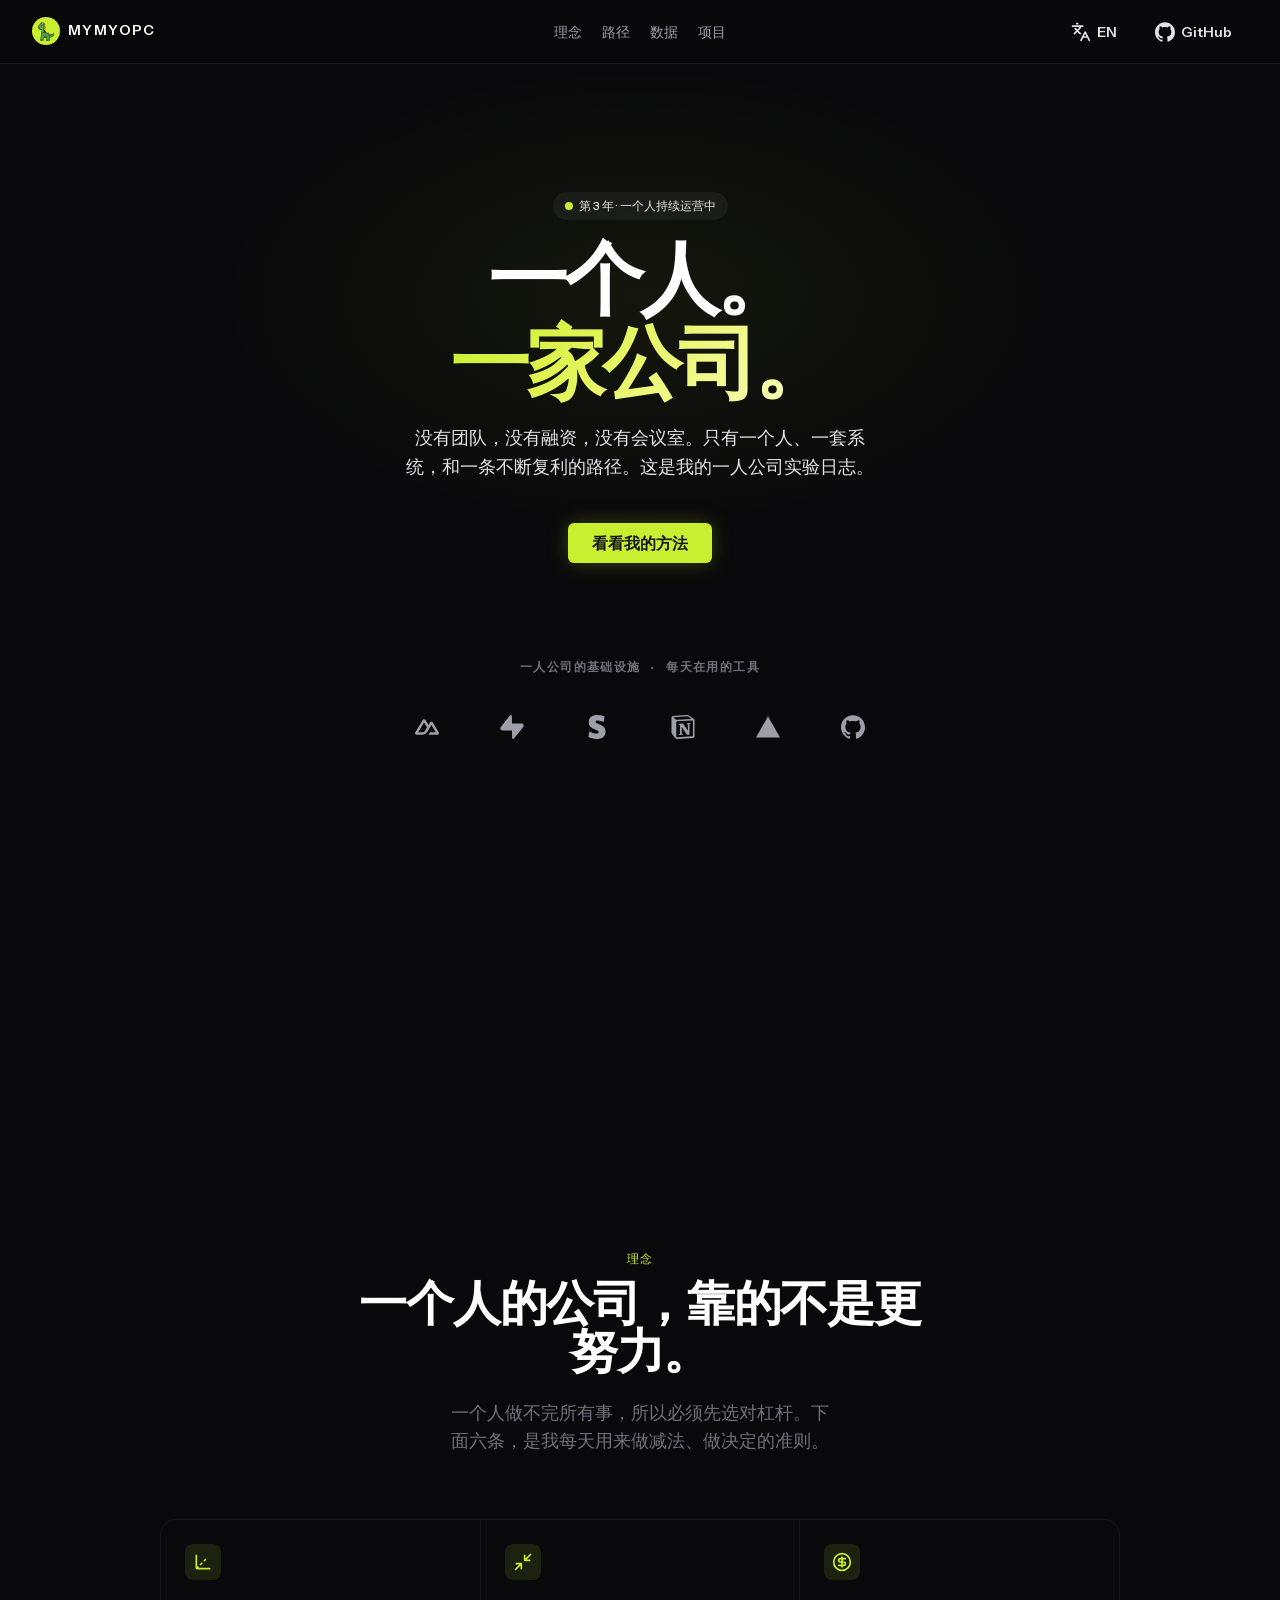
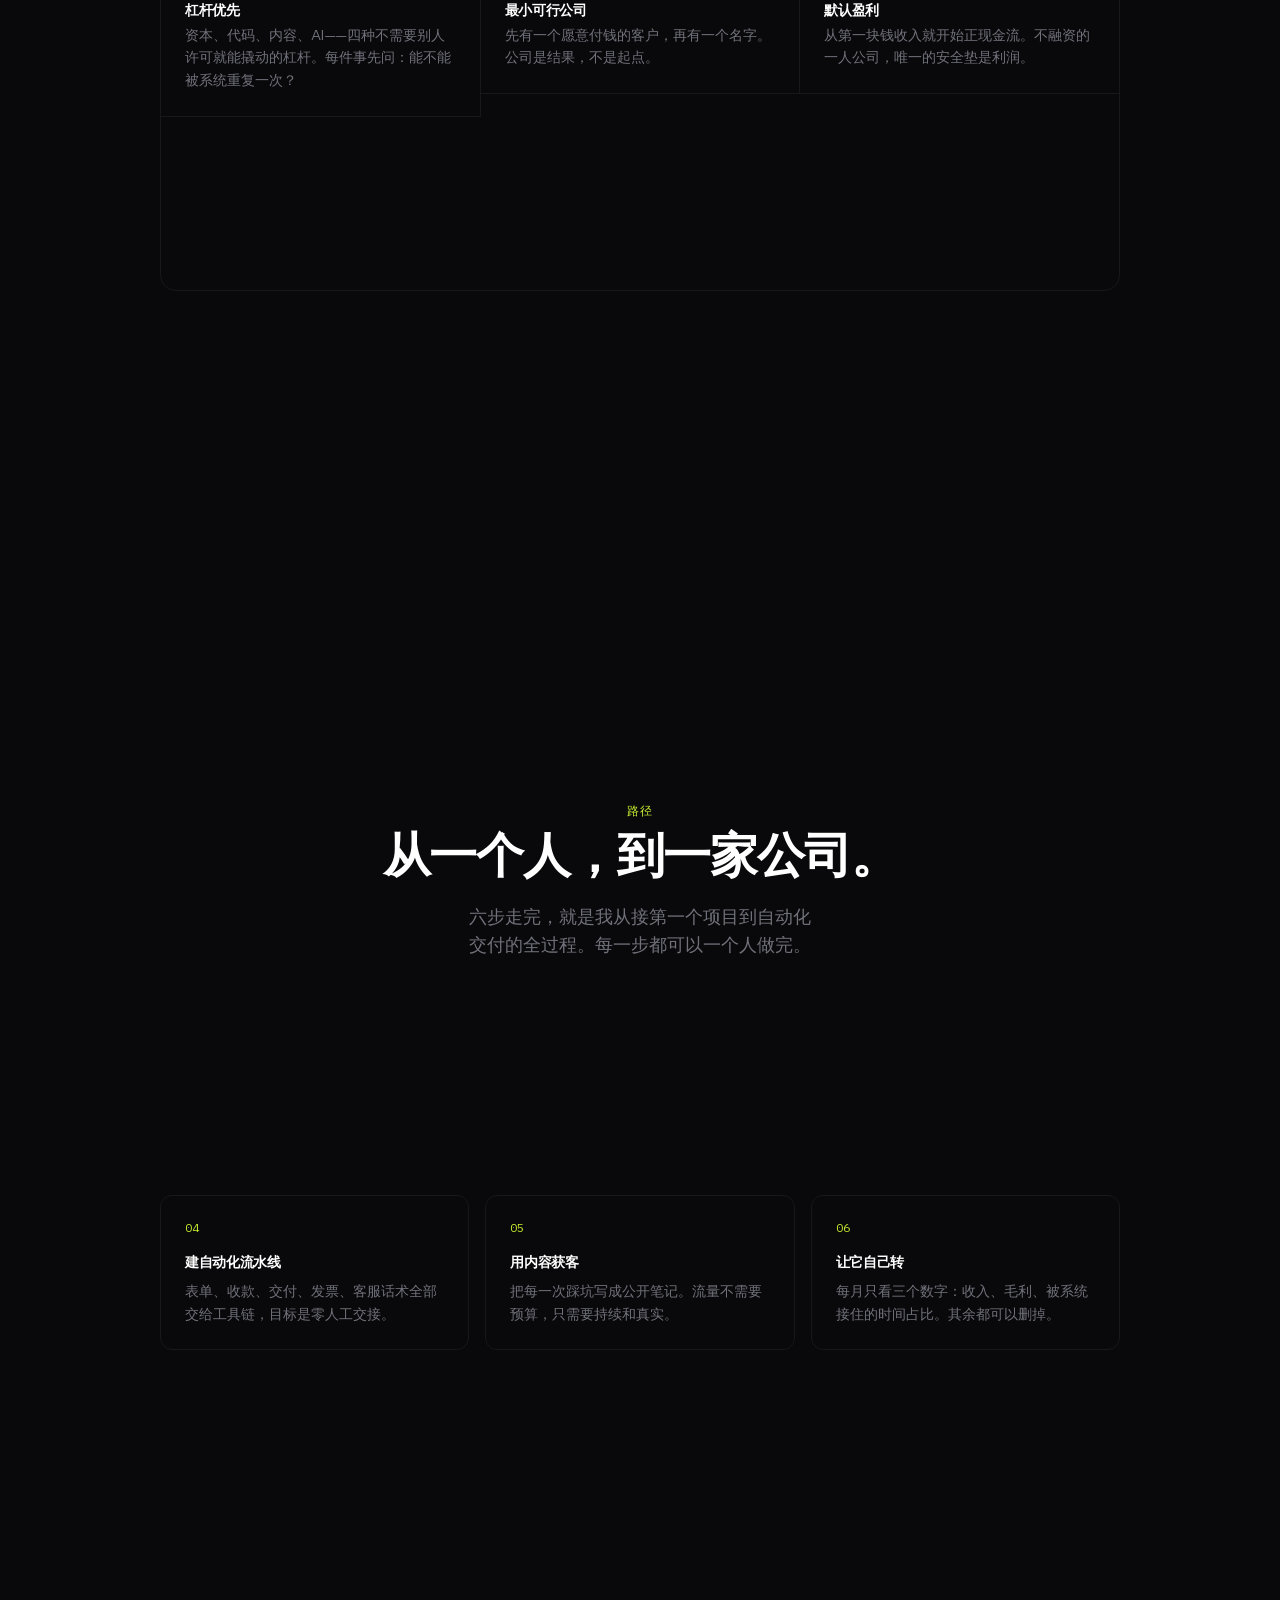
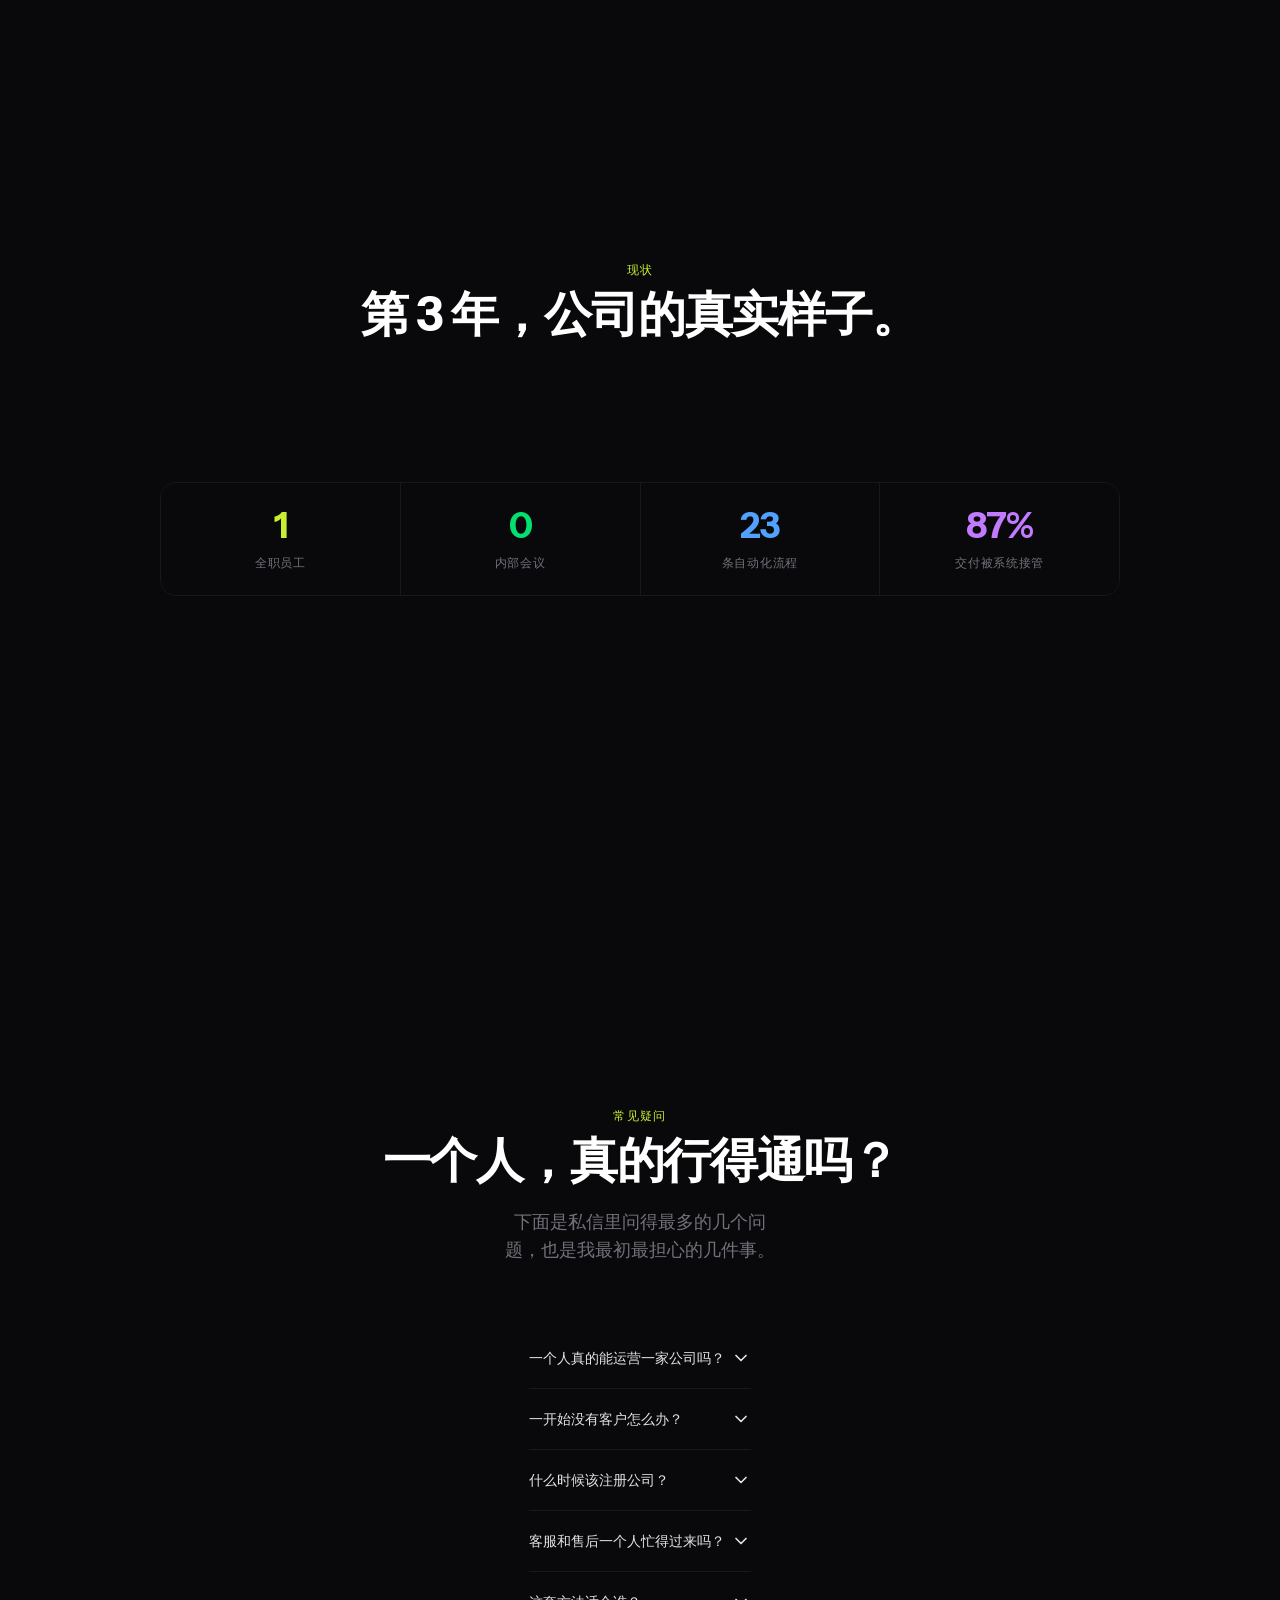
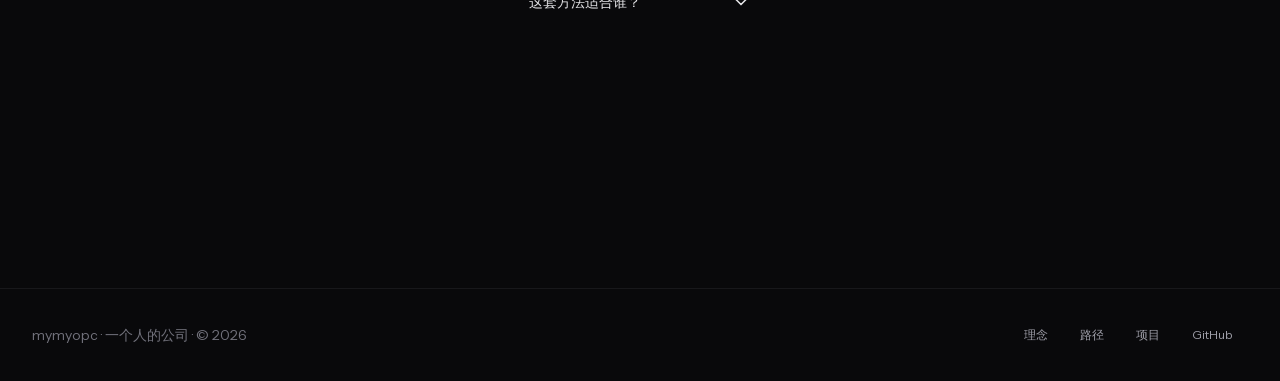
==== commit d977be79: "Add a projects page and a dedicated Projects menu entry - New /projects (EN) and /zh/projects (ZH) p" ====
--- a/zh/index.html
+++ b/zh/index.html
@@ -1,4 +1,4 @@
-<!DOCTYPE html><html  data-color-mode-forced="dark" lang="zh-CN"><head><meta charset="utf-8"><meta name="viewport" content="width=device-width, initial-scale=1"><title>mymyopc · 我的一人公司</title><script type="importmap">{"imports":{"#entry":"/_nuxt/C_UIsByb.js"}}</script><style id="nuxt-ui-colors">@layer theme {
+<!DOCTYPE html><html  data-color-mode-forced="dark" lang="zh-CN"><head><meta charset="utf-8"><meta name="viewport" content="width=device-width, initial-scale=1"><title>mymyopc · 我的一人公司</title><script type="importmap">{"imports":{"#entry":"/_nuxt/D7Z8XfPq.js"}}</script><style id="nuxt-ui-colors">@layer theme {
   :root, :host {
   --ui-color-primary-50: var(--color-lime-50, oklch(98.6% 0.031 120.757));
   --ui-color-primary-100: var(--color-lime-100, oklch(96.7% 0.067 122.328));
@@ -94,4 +94,4 @@
   --ui-warning: var(--ui-color-warning-400);
   --ui-error: var(--ui-color-error-400);
   }
-}</style><link rel="stylesheet" href="/_nuxt/entry.BpHRuFax.css" crossorigin><style>@layer base {:where(.i-lucide\:axis-3d){display:inline-block;width:1em;height:1em;background-color:currentColor;-webkit-mask-image:var(--svg);mask-image:var(--svg);-webkit-mask-repeat:no-repeat;mask-repeat:no-repeat;-webkit-mask-size:100% 100%;mask-size:100% 100%;--svg:url("data:image/svg+xml,%3Csvg xmlns='http://www.w3.org/2000/svg' viewBox='0 0 24 24' width='24' height='24'%3E%3Cpath fill='none' stroke='black' stroke-linecap='round' stroke-linejoin='round' stroke-width='2' d='M13.5 10.5L15 9M4 4v15a1 1 0 0 0 1 1h15m-15.707-.293L6 18m3-3l1.5-1.5'/%3E%3C/svg%3E")}:where(.i-lucide\:battery-medium){display:inline-block;width:1em;height:1em;background-color:currentColor;-webkit-mask-image:var(--svg);mask-image:var(--svg);-webkit-mask-repeat:no-repeat;mask-repeat:no-repeat;-webkit-mask-size:100% 100%;mask-size:100% 100%;--svg:url("data:image/svg+xml,%3Csvg xmlns='http://www.w3.org/2000/svg' viewBox='0 0 24 24' width='24' height='24'%3E%3Cg fill='none' stroke='black' stroke-linecap='round' stroke-linejoin='round' stroke-width='2'%3E%3Cpath d='M10 14v-4m12 4v-4M6 14v-4'/%3E%3Crect width='16' height='12' x='2' y='6' rx='2'/%3E%3C/g%3E%3C/svg%3E")}:where(.i-lucide\:chevron-down){display:inline-block;width:1em;height:1em;background-color:currentColor;-webkit-mask-image:var(--svg);mask-image:var(--svg);-webkit-mask-repeat:no-repeat;mask-repeat:no-repeat;-webkit-mask-size:100% 100%;mask-size:100% 100%;--svg:url("data:image/svg+xml,%3Csvg xmlns='http://www.w3.org/2000/svg' viewBox='0 0 24 24' width='24' height='24'%3E%3Cpath fill='none' stroke='black' stroke-linecap='round' stroke-linejoin='round' stroke-width='2' d='m6 9l6 6l6-6'/%3E%3C/svg%3E")}:where(.i-lucide\:circle-dollar-sign){display:inline-block;width:1em;height:1em;background-color:currentColor;-webkit-mask-image:var(--svg);mask-image:var(--svg);-webkit-mask-repeat:no-repeat;mask-repeat:no-repeat;-webkit-mask-size:100% 100%;mask-size:100% 100%;--svg:url("data:image/svg+xml,%3Csvg xmlns='http://www.w3.org/2000/svg' viewBox='0 0 24 24' width='24' height='24'%3E%3Cg fill='none' stroke='black' stroke-linecap='round' stroke-linejoin='round' stroke-width='2'%3E%3Ccircle cx='12' cy='12' r='10'/%3E%3Cpath d='M16 8h-6a2 2 0 1 0 0 4h4a2 2 0 1 1 0 4H8m4 2V6'/%3E%3C/g%3E%3C/svg%3E")}:where(.i-lucide\:globe){display:inline-block;width:1em;height:1em;background-color:currentColor;-webkit-mask-image:var(--svg);mask-image:var(--svg);-webkit-mask-repeat:no-repeat;mask-repeat:no-repeat;-webkit-mask-size:100% 100%;mask-size:100% 100%;--svg:url("data:image/svg+xml,%3Csvg xmlns='http://www.w3.org/2000/svg' viewBox='0 0 24 24' width='24' height='24'%3E%3Cg fill='none' stroke='black' stroke-linecap='round' stroke-linejoin='round' stroke-width='2'%3E%3Ccircle cx='12' cy='12' r='10'/%3E%3Cpath d='M12 2a14.5 14.5 0 0 0 0 20a14.5 14.5 0 0 0 0-20M2 12h20'/%3E%3C/g%3E%3C/svg%3E")}:where(.i-lucide\:languages){display:inline-block;width:1em;height:1em;background-color:currentColor;-webkit-mask-image:var(--svg);mask-image:var(--svg);-webkit-mask-repeat:no-repeat;mask-repeat:no-repeat;-webkit-mask-size:100% 100%;mask-size:100% 100%;--svg:url("data:image/svg+xml,%3Csvg xmlns='http://www.w3.org/2000/svg' viewBox='0 0 24 24' width='24' height='24'%3E%3Cpath fill='none' stroke='black' stroke-linecap='round' stroke-linejoin='round' stroke-width='2' d='m5 8l6 6m-7 0l6-6l2-3M2 5h12M7 2h1m14 20l-5-10l-5 10m2-4h6'/%3E%3C/svg%3E")}:where(.i-lucide\:minimize-2){display:inline-block;width:1em;height:1em;background-color:currentColor;-webkit-mask-image:var(--svg);mask-image:var(--svg);-webkit-mask-repeat:no-repeat;mask-repeat:no-repeat;-webkit-mask-size:100% 100%;mask-size:100% 100%;--svg:url("data:image/svg+xml,%3Csvg xmlns='http://www.w3.org/2000/svg' viewBox='0 0 24 24' width='24' height='24'%3E%3Cpath fill='none' stroke='black' stroke-linecap='round' stroke-linejoin='round' stroke-width='2' d='m14 10l7-7m-1 7h-6V4M3 21l7-7m-6 0h6v6'/%3E%3C/svg%3E")}:where(.i-lucide\:repeat){display:inline-block;width:1em;height:1em;background-color:currentColor;-webkit-mask-image:var(--svg);mask-image:var(--svg);-webkit-mask-repeat:no-repeat;mask-repeat:no-repeat;-webkit-mask-size:100% 100%;mask-size:100% 100%;--svg:url("data:image/svg+xml,%3Csvg xmlns='http://www.w3.org/2000/svg' viewBox='0 0 24 24' width='24' height='24'%3E%3Cg fill='none' stroke='black' stroke-linecap='round' stroke-linejoin='round' stroke-width='2'%3E%3Cpath d='m17 2l4 4l-4 4'/%3E%3Cpath d='M3 11v-1a4 4 0 0 1 4-4h14M7 22l-4-4l4-4'/%3E%3Cpath d='M21 13v1a4 4 0 0 1-4 4H3'/%3E%3C/g%3E%3C/svg%3E")}:where(.i-simple-icons\:github){display:inline-block;width:1em;height:1em;background-color:currentColor;-webkit-mask-image:var(--svg);mask-image:var(--svg);-webkit-mask-repeat:no-repeat;mask-repeat:no-repeat;-webkit-mask-size:100% 100%;mask-size:100% 100%;--svg:url("data:image/svg+xml,%3Csvg xmlns='http://www.w3.org/2000/svg' viewBox='0 0 24 24' width='24' height='24'%3E%3Cpath fill='black' d='M12 .297c-6.63 0-12 5.373-12 12c0 5.303 3.438 9.8 8.205 11.385c.6.113.82-.258.82-.577c0-.285-.01-1.04-.015-2.04c-3.338.724-4.042-1.61-4.042-1.61C4.422 18.07 3.633 17.7 3.633 17.7c-1.087-.744.084-.729.084-.729c1.205.084 1.838 1.236 1.838 1.236c1.07 1.835 2.809 1.305 3.495.998c.108-.776.417-1.305.76-1.605c-2.665-.3-5.466-1.332-5.466-5.93c0-1.31.465-2.38 1.235-3.22c-.135-.303-.54-1.523.105-3.176c0 0 1.005-.322 3.3 1.23c.96-.267 1.98-.399 3-.405c1.02.006 2.04.138 3 .405c2.28-1.552 3.285-1.23 3.285-1.23c.645 1.653.24 2.873.12 3.176c.765.84 1.23 1.91 1.23 3.22c0 4.61-2.805 5.625-5.475 5.92c.42.36.81 1.096.81 2.22c0 1.606-.015 2.896-.015 3.286c0 .315.21.69.825.57C20.565 22.092 24 17.592 24 12.297c0-6.627-5.373-12-12-12'/%3E%3C/svg%3E")}:where(.i-simple-icons\:notion){display:inline-block;width:1em;height:1em;background-color:currentColor;-webkit-mask-image:var(--svg);mask-image:var(--svg);-webkit-mask-repeat:no-repeat;mask-repeat:no-repeat;-webkit-mask-size:100% 100%;mask-size:100% 100%;--svg:url("data:image/svg+xml,%3Csvg xmlns='http://www.w3.org/2000/svg' viewBox='0 0 24 24' width='24' height='24'%3E%3Cpath fill='black' d='M4.459 4.208c.746.606 1.026.56 2.428.466l13.215-.793c.28 0 .047-.28-.046-.326L17.86 1.968c-.42-.326-.981-.7-2.055-.607L3.01 2.295c-.466.046-.56.28-.374.466zm.793 3.08v13.904c0 .747.373 1.027 1.214.98l14.523-.84c.841-.046.935-.56.935-1.167V6.354c0-.606-.233-.933-.748-.887l-15.177.887c-.56.047-.747.327-.747.933zm14.337.745c.093.42 0 .84-.42.888l-.7.14v10.264c-.608.327-1.168.514-1.635.514c-.748 0-.935-.234-1.495-.933l-4.577-7.186v6.952L12.21 19s0 .84-1.168.84l-3.222.186c-.093-.186 0-.653.327-.746l.84-.233V9.854L7.822 9.76c-.094-.42.14-1.026.793-1.073l3.456-.233l4.764 7.279v-6.44l-1.215-.139c-.093-.514.28-.887.747-.933zM1.936 1.035l13.31-.98c1.634-.14 2.055-.047 3.082.7l4.249 2.986c.7.513.934.653.934 1.213v16.378c0 1.026-.373 1.634-1.68 1.726l-15.458.934c-.98.047-1.448-.093-1.962-.747l-3.129-4.06c-.56-.747-.793-1.306-.793-1.96V2.667c0-.839.374-1.54 1.447-1.632'/%3E%3C/svg%3E")}:where(.i-simple-icons\:nuxt){display:inline-block;width:1em;height:1em;background-color:currentColor;-webkit-mask-image:var(--svg);mask-image:var(--svg);-webkit-mask-repeat:no-repeat;mask-repeat:no-repeat;-webkit-mask-size:100% 100%;mask-size:100% 100%;--svg:url("data:image/svg+xml,%3Csvg xmlns='http://www.w3.org/2000/svg' viewBox='0 0 24 24' width='24' height='24'%3E%3Cpath fill='black' d='M13.464 19.83h8.922c.283 0 .562-.073.807-.21a1.6 1.6 0 0 0 .591-.574a1.53 1.53 0 0 0 .216-.783a1.53 1.53 0 0 0-.217-.782L17.792 7.414a1.6 1.6 0 0 0-.591-.573a1.65 1.65 0 0 0-.807-.21c-.283 0-.562.073-.807.21a1.6 1.6 0 0 0-.59.573L13.463 9.99L10.47 4.953a1.6 1.6 0 0 0-.591-.573a1.65 1.65 0 0 0-.807-.21c-.284 0-.562.073-.807.21a1.6 1.6 0 0 0-.591.573L.216 17.481a1.53 1.53 0 0 0-.217.782c0 .275.074.545.216.783a1.6 1.6 0 0 0 .59.574c.246.137.525.21.808.21h5.6c2.22 0 3.856-.946 4.982-2.79l2.733-4.593l1.464-2.457l4.395 7.382h-5.859Zm-6.341-2.46l-3.908-.002l5.858-9.842l2.923 4.921l-1.957 3.29c-.748 1.196-1.597 1.632-2.916 1.632'/%3E%3C/svg%3E")}:where(.i-simple-icons\:stripe){display:inline-block;width:1em;height:1em;background-color:currentColor;-webkit-mask-image:var(--svg);mask-image:var(--svg);-webkit-mask-repeat:no-repeat;mask-repeat:no-repeat;-webkit-mask-size:100% 100%;mask-size:100% 100%;--svg:url("data:image/svg+xml,%3Csvg xmlns='http://www.w3.org/2000/svg' viewBox='0 0 24 24' width='24' height='24'%3E%3Cpath fill='black' d='M13.976 9.15c-2.172-.806-3.356-1.426-3.356-2.409c0-.831.683-1.305 1.901-1.305c2.227 0 4.515.858 6.09 1.631l.89-5.494C18.252.975 15.697 0 12.165 0C9.667 0 7.589.654 6.104 1.872C4.56 3.147 3.757 4.992 3.757 7.218c0 4.039 2.467 5.76 6.476 7.219c2.585.92 3.445 1.574 3.445 2.583c0 .98-.84 1.545-2.354 1.545c-1.875 0-4.965-.921-6.99-2.109l-.9 5.555C5.175 22.99 8.385 24 11.714 24c2.641 0 4.843-.624 6.328-1.813c1.664-1.305 2.525-3.236 2.525-5.732c0-4.128-2.524-5.851-6.594-7.305z'/%3E%3C/svg%3E")}:where(.i-simple-icons\:supabase){display:inline-block;width:1em;height:1em;background-color:currentColor;-webkit-mask-image:var(--svg);mask-image:var(--svg);-webkit-mask-repeat:no-repeat;mask-repeat:no-repeat;-webkit-mask-size:100% 100%;mask-size:100% 100%;--svg:url("data:image/svg+xml,%3Csvg xmlns='http://www.w3.org/2000/svg' viewBox='0 0 24 24' width='24' height='24'%3E%3Cpath fill='black' d='M11.9 1.036c-.015-.986-1.26-1.41-1.874-.637L.764 12.05C-.33 13.427.65 15.455 2.409 15.455h9.579l.113 7.51c.014.985 1.259 1.408 1.873.636l9.262-11.653c1.093-1.375.113-3.403-1.645-3.403h-9.642z'/%3E%3C/svg%3E")}:where(.i-simple-icons\:vercel){display:inline-block;width:1em;height:1em;background-color:currentColor;-webkit-mask-image:var(--svg);mask-image:var(--svg);-webkit-mask-repeat:no-repeat;mask-repeat:no-repeat;-webkit-mask-size:100% 100%;mask-size:100% 100%;--svg:url("data:image/svg+xml,%3Csvg xmlns='http://www.w3.org/2000/svg' viewBox='0 0 24 24' width='24' height='24'%3E%3Cpath fill='black' d='m12 1.608l12 20.784H0Z'/%3E%3C/svg%3E")}}</style><link rel="preload" as="fetch" crossorigin="anonymous" href="/zh/_payload.json?_b=19329ca8-d1f9-4cfc-9244-834e3fdbf08f"><link rel="modulepreload" as="script" crossorigin href="/_nuxt/C_UIsByb.js"><link rel="modulepreload" as="script" crossorigin href="/_nuxt/BBbCFCSO.js"><link rel="modulepreload" as="script" crossorigin href="/_nuxt/Dfyab7Rd.js"><link rel="modulepreload" as="script" crossorigin href="/_nuxt/C_G3OcHj.js"><link rel="modulepreload" as="script" crossorigin href="/_nuxt/CzBlfNEw.js"><link rel="modulepreload" as="script" crossorigin href="/_nuxt/DK3Fl9T5.js"><link rel="modulepreload" as="script" crossorigin href="/_nuxt/D4hqxIl8.js"><link rel="modulepreload" as="script" crossorigin href="/_nuxt/BfDH_gI_.js"><link rel="modulepreload" as="script" crossorigin href="/_nuxt/BW3xJdEx.js"><link rel="modulepreload" as="script" crossorigin href="/_nuxt/BjNB8FPg.js"><link rel="modulepreload" as="script" crossorigin href="/_nuxt/DkxBAcsl.js"><link rel="modulepreload" as="script" crossorigin href="/_nuxt/BnDTbt6S.js"><link rel="modulepreload" as="script" crossorigin href="/_nuxt/BjhIELVi.js"><link rel="modulepreload" as="script" crossorigin href="/_nuxt/BAVffba3.js"><link rel="modulepreload" as="script" crossorigin href="/_nuxt/bW6NxFOP.js"><link rel="modulepreload" as="script" crossorigin href="/_nuxt/DhVyroNF.js"><link rel="modulepreload" as="script" crossorigin href="/_nuxt/DWEoD8ZB.js"><link rel="modulepreload" as="script" crossorigin href="/_nuxt/Bng2rRDf.js"><link rel="modulepreload" as="script" crossorigin href="/_nuxt/DHihWhf5.js"><link rel="modulepreload" as="script" crossorigin href="/_nuxt/UYXeIHh2.js"><link rel="modulepreload" as="script" crossorigin href="/_nuxt/jImVLaH9.js"><link rel="modulepreload" as="script" crossorigin href="/_nuxt/C4485Qyr.js"><link rel="modulepreload" as="script" crossorigin href="/_nuxt/BbwzgmS-.js"><link rel="modulepreload" as="script" crossorigin href="/_nuxt/CGM_xIpj.js"><link rel="modulepreload" as="script" crossorigin href="/_nuxt/DcRw1J44.js"><link rel="modulepreload" as="script" crossorigin href="/_nuxt/B21epHFn.js"><link rel="modulepreload" as="script" crossorigin href="/_nuxt/DrNjrgyc.js"><link rel="modulepreload" as="script" crossorigin href="/_nuxt/CwSJiHjY.js"><link rel="modulepreload" as="script" crossorigin href="/_nuxt/foHZe_-E.js"><link rel="modulepreload" as="script" crossorigin href="/_nuxt/BBImWmlb.js"><link rel="modulepreload" as="script" crossorigin href="/_nuxt/DGP0j59C.js"><link rel="modulepreload" as="script" crossorigin href="/_nuxt/CxlxsBCm.js"><script type="module" src="/_nuxt/C_UIsByb.js" crossorigin></script><link rel="prefetch" as="script" crossorigin href="/_nuxt/B08yqoXJ.js"><link rel="prefetch" as="script" crossorigin href="/_nuxt/CIFZ2ISI.js"><link rel="prefetch" as="script" crossorigin href="/_nuxt/inLeaXIj.js"><link rel="prefetch" as="script" crossorigin href="/_nuxt/BIlFQUW0.js"><link rel="prefetch" as="script" crossorigin href="/_nuxt/C_9k_qPn.js"><link rel="prefetch" as="script" crossorigin href="/_nuxt/DyetaR1z.js"><link rel="prefetch" as="style" crossorigin href="/_nuxt/error-404.CJajpic4.css"><link rel="prefetch" as="script" crossorigin href="/_nuxt/XjWJ36D1.js"><link rel="prefetch" as="style" crossorigin href="/_nuxt/error-500.Bww9vo5r.css"><link rel="prefetch" as="script" crossorigin href="/_nuxt/DCoJ4TrZ.js"><meta name="theme-color" content="#09090b"><link rel="icon" href="/favicon.ico"><link rel="alternate" hreflang="en" href="/"><link rel="alternate" hreflang="zh" href="/zh"><meta name="twitter:card" content="summary_large_image"><meta property="og:title" content="mymyopc · 我的一人公司"><meta name="description" content="一个人，一家公司。记录我用 AI 与自动化把产品、销售、交付、客服压进一个人身上的全部方法与真实数据。"><meta property="og:description" content="一个人，一家公司。记录我用 AI 与自动化把产品、销售、交付、客服压进一个人身上的全部方法与真实数据。"><script>"use strict";(()=>{const o=window,e=document.documentElement,c=["dark","light"],s=getStorageValue("localStorage","nuxt-color-mode")||"system";let r=s==="system"?f():s;const l=e.getAttribute("data-color-mode-forced");l&&(r=l),i(r),o["__NUXT_COLOR_MODE__"]={preference:s,value:r,getColorScheme:f,addColorScheme:i,removeColorScheme:d};function i(t){const a=""+t+"",n="";e.classList?e.classList.add(a):e.className+=" "+a,n&&e.setAttribute("data-"+n,t)}function d(t){const a=""+t+"",n="";e.classList?e.classList.remove(a):e.className=e.className.replace(new RegExp(a,"g"),""),n&&e.removeAttribute("data-"+n)}function u(t){return o.matchMedia("(prefers-color-scheme"+t+")")}function f(){if(o.matchMedia&&u("").media!=="not all"){for(const t of c)if(u(":"+t).matches)return t}return"light"}})();function getStorageValue(o,e){switch(o){case"localStorage":try{return window.localStorage.getItem(e)}catch{return null}case"sessionStorage":try{return window.sessionStorage.getItem(e)}catch{return null}case"cookie":try{return getCookie(e)}catch{return null}default:return null}}function getCookie(o){const c=("; "+window.document.cookie).split("; "+o+"=");if(c.length===2){const s=c.pop();return s?s.split(";").shift():null}}</script></head><body><div id="__nuxt" class="isolate"><!--[--><!--[--><!--[--><!--[--><!--[--><!--[--><!----><!----><!----><header data-slot="root" class="bg-default/75 backdrop-blur-sm border-b border-default h-(--ui-header-height) sticky top-0 z-50"><!--[--><!--]--><div class="w-full max-w-(--ui-container) mx-auto px-4 sm:px-6 lg:px-8 flex items-center justify-between gap-3 h-full" data-slot="container"><!--[--><div data-slot="left" class="lg:flex-1 flex items-center gap-1.5"><!----><!--[--><a aria-current="page" href="/zh" class="router-link-active router-link-exact-active focus-visible:outline-3 outline-primary/25 rounded-md p-1 -ms-1"><svg width="1020" height="200" viewbox="0 0 1020 200" fill="none" xmlns="http://www.w3.org/2000/svg" class="h-6 w-auto shrink-0"><path d="M377 200C379.16 200 381 198.209 381 196V103C381 103 386 112 395 127L434 194C435.785 197.74 439.744 200 443 200H470V50H443C441.202 50 439 51.4941 439 54V148L421 116L385 55C383.248 51.8912 379.479 50 376 50H350V200H377Z" fill="currentColor"></path><path d="M726 92H739C742.314 92 745 89.3137 745 86V60H773V92H800V116H773V159C773 169.5 778.057 174 787 174H800V200H783C759.948 200 745 185.071 745 160V116H726V92Z" fill="currentColor"></path><path d="M591 92V154C591 168.004 585.742 179.809 578 188C570.258 196.191 559.566 200 545 200C530.434 200 518.742 196.191 511 188C503.389 179.809 498 168.004 498 154V92H514C517.412 92 520.769 92.622 523 95C525.231 97.2459 526 98.5652 526 102V154C526 162.059 526.457 167.037 530 171C533.543 174.831 537.914 176 545 176C552.217 176 555.457 174.831 559 171C562.543 167.037 563 162.059 563 154V102C563 98.5652 563.769 96.378 566 94C567.96 91.9107 570.028 91.9599 573 92C573.411 92.0055 574.586 92 575 92H591Z" fill="currentColor"></path><path d="M676 144L710 92H684C680.723 92 677.812 93.1758 676 96L660 120L645 97C643.188 94.1758 639.277 92 636 92H611L645 143L608 200H634C637.25 200 640.182 196.787 642 194L660 167L679 195C680.818 197.787 683.75 200 687 200H713L676 144Z" fill="currentColor"></path><path d="M168 200H279C282.542 200 285.932 198.756 289 197C292.068 195.244 295.23 193.041 297 190C298.77 186.959 300.002 183.51 300 179.999C299.998 176.488 298.773 173.04 297 170.001L222 41C220.23 37.96 218.067 35.7552 215 34C211.933 32.2448 207.542 31 204 31C200.458 31 197.067 32.2448 194 34C190.933 35.7552 188.77 37.96 187 41L168 74L130 9.99764C128.228 6.95784 126.068 3.75491 123 2C119.932 0.245087 116.542 0 113 0C109.458 0 106.068 0.245087 103 2C99.9323 3.75491 96.7717 6.95784 95 9.99764L2 170.001C0.226979 173.04 0.00154312 176.488 1.90993e-06 179.999C-0.0015393 183.51 0.229648 186.959 2 190C3.77035 193.04 6.93245 195.244 10 197C13.0675 198.756 16.4578 200 20 200H90C117.737 200 137.925 187.558 152 164L186 105L204 74L259 168H186L168 200ZM89 168H40L113 42L150 105L125.491 147.725C116.144 163.01 105.488 168 89 168Z" fill="var(--ui-primary)"></path><path d="M958 60.0001H938C933.524 60.0001 929.926 59.9395 927 63C924.074 65.8905 925 67.5792 925 72V141C925 151.372 923.648 156.899 919 162C914.352 166.931 908.468 169 899 169C889.705 169 882.648 166.931 878 162C873.352 156.899 873 151.372 873 141V72.0001C873 67.5793 872.926 65.8906 870 63.0001C867.074 59.9396 863.476 60.0001 859 60.0001H840V141C840 159.023 845.016 173.458 855 184C865.156 194.542 879.893 200 899 200C918.107 200 932.844 194.542 943 184C953.156 173.458 958 159.023 958 141V60.0001Z" fill="var(--ui-primary)"></path><path fill-rule="evenodd" clip-rule="evenodd" d="M1000 60.0233L1020 60V77L1020 128V156.007L1020 181L1020 189.004C1020 192.938 1019.98 194.429 1017 197.001C1014.02 199.725 1009.56 200 1005 200H986.001V181.006L986 130.012V70.0215C986 66.1576 986.016 64.5494 989 62.023C991.819 59.6358 995.437 60.0233 1000 60.0233Z" fill="var(--ui-primary)"></path></svg></a><!--]--></div><div data-slot="center" class="hidden lg:flex"><!--[--><!--[--><!----><!----><nav data-slot="root" class="relative flex gap-1.5 [&amp;&gt;div]:min-w-0 items-center justify-between" data-orientation="horizontal" dir="ltr" data-reka-navigation-menu><!--[--><!--[--><!--]--><!--[--><!--[--><div style="position:relative;"><ul data-slot="list" class="isolate min-w-0 flex items-center" data-orientation="horizontal"><!--[--><!--[--><li data-menu-item data-slot="item" class="min-w-0 py-2"><!--[--><!--[--><!--[--><a href="#principles" data-reka-collection-item data-slot="link" class="group relative w-full flex items-center gap-1.5 font-medium text-sm before:absolute before:z-[-1] before:rounded-md focus:outline-none focus-visible:outline-none focus-visible:before:outline-3 before:outline-primary/25 px-2.5 py-1.5 before:inset-x-px before:inset-y-0 text-muted hover:text-highlighted transition-colors data-[state=open]:text-highlighted"><!--[--><!--[--><!--[--><!----><!--]--><span data-slot="linkLabel" class="truncate"><!--[-->理念<!--]--><!----></span><!----><!--]--><!--]--></a><!----><!--]--><!--]--><!----><!--]--></li><li data-menu-item data-slot="item" class="min-w-0 py-2"><!--[--><!--[--><!--[--><a href="#method" data-reka-collection-item data-slot="link" class="group relative w-full flex items-center gap-1.5 font-medium text-sm before:absolute before:z-[-1] before:rounded-md focus:outline-none focus-visible:outline-none focus-visible:before:outline-3 before:outline-primary/25 px-2.5 py-1.5 before:inset-x-px before:inset-y-0 text-muted hover:text-highlighted transition-colors data-[state=open]:text-highlighted"><!--[--><!--[--><!--[--><!----><!--]--><span data-slot="linkLabel" class="truncate"><!--[-->路径<!--]--><!----></span><!----><!--]--><!--]--></a><!----><!--]--><!--]--><!----><!--]--></li><li data-menu-item data-slot="item" class="min-w-0 py-2"><!--[--><!--[--><!--[--><a href="#metrics" data-reka-collection-item data-slot="link" class="group relative w-full flex items-center gap-1.5 font-medium text-sm before:absolute before:z-[-1] before:rounded-md focus:outline-none focus-visible:outline-none focus-visible:before:outline-3 before:outline-primary/25 px-2.5 py-1.5 before:inset-x-px before:inset-y-0 text-muted hover:text-highlighted transition-colors data-[state=open]:text-highlighted"><!--[--><!--[--><!--[--><!----><!--]--><span data-slot="linkLabel" class="truncate"><!--[-->数据<!--]--><!----></span><!----><!--]--><!--]--></a><!----><!--]--><!--]--><!----><!--]--></li><!--]--><!--]--></ul></div><!----><!--]--><!--]--><!--[--><!--]--><div data-slot="viewportWrapper" class="absolute top-full start-0 flex w-full justify-center"><!----><!----></div><!--]--></nav><!--]--><!--]--></div><div data-slot="right" class="flex items-center justify-end lg:flex-1 gap-1.5"><!--[--><a href="/" rel="alternate" data-slot="base" aria-label="Switch to English" title="Switch to English" hreflang="en" class="rounded-md inline-flex items-center disabled:cursor-not-allowed aria-disabled:cursor-not-allowed disabled:opacity-75 aria-disabled:opacity-75 font-semibold transition-all duration-200 py-1.5 text-sm gap-1.5 text-default hover:bg-elevated active:bg-elevated outline-inverted/25 focus-visible:outline-3 hover:disabled:bg-transparent dark:hover:disabled:bg-transparent hover:aria-disabled:bg-transparent dark:hover:aria-disabled:bg-transparent px-4"><!--[--><!--[--><span class="iconify i-lucide:languages shrink-0 size-5" aria-hidden="true" style="" data-slot="leadingIcon"></span><!--]--><!--[--><span data-slot="label" class="truncate">EN</span><!--]--><!--[--><!----><!--]--><!--]--></a><a href="https://github.com/muchengdong/mymyopc_homepage" rel="noopener noreferrer" target="_blank" data-slot="base" class="rounded-md items-center disabled:cursor-not-allowed aria-disabled:cursor-not-allowed disabled:opacity-75 aria-disabled:opacity-75 font-semibold transition-all duration-200 py-1.5 text-sm gap-1.5 text-default hover:bg-elevated active:bg-elevated outline-inverted/25 focus-visible:outline-3 hover:disabled:bg-transparent dark:hover:disabled:bg-transparent hover:aria-disabled:bg-transparent dark:hover:aria-disabled:bg-transparent px-4 hidden lg:flex"><!--[--><!--[--><span class="iconify i-simple-icons:github shrink-0 size-5" aria-hidden="true" style="" data-slot="leadingIcon"></span><!--]--><!--[--><span data-slot="label" class="truncate">GitHub</span><!--]--><!--[--><!----><!--]--><!--]--></a><!--]--><!--[--><button type="button" data-slot="base" aria-label="Open navigation" aria-expanded="false" class="rounded-md inline-flex items-center disabled:cursor-not-allowed aria-disabled:cursor-not-allowed disabled:opacity-75 aria-disabled:opacity-75 font-semibold transition-all duration-200 text-xs gap-1.5 text-default hover:bg-elevated active:bg-elevated outline-inverted/25 focus-visible:outline-3 hover:disabled:bg-transparent dark:hover:disabled:bg-transparent hover:aria-disabled:bg-transparent dark:hover:aria-disabled:bg-transparent p-1.5 lg:hidden -me-1.5"><!--[--><!--[--><!----><!--]--><!--[--><svg xmlns="http://www.w3.org/2000/svg" class="size-5" viewBox="0 0 24 24" fill="none" stroke="currentColor" stroke-width="2" stroke-linecap="round" stroke-linejoin="round"><line x1="4" y1="6" x2="20" y2="6" tabindex="-1"></line><line x1="4" y1="12" x2="20" y2="12" tabindex="-1"></line><line x1="4" y1="18" x2="20" y2="18" tabindex="-1"></line></svg><!--]--><!--[--><!----><!--]--><!--]--></button><!--]--></div><!--]--></div><!--[--><!--]--></header><!----><!--]--><main class="min-h-[calc(100vh-var(--ui-header-height))]"><!--[--><div><div data-orientation="vertical" data-slot="root" class="relative isolate pb-24 sm:pb-32"><!--[--><div style="opacity:0;"><div class="absolute top-0 inset-x-0 opacity-15 h-full"></div></div><div class="pointer-events-none absolute left-1/2 -translate-x-1/2 top-0 w-2/3 h-1/2" style="background:radial-gradient(ellipse at center, color-mix(in oklch, var(--ui-primary) 6%, transparent) 0%, transparent 70%);"></div><!--]--><div class="w-full max-w-(--ui-container) mx-auto px-4 sm:px-6 lg:px-8 flex flex-col lg:grid py-24 sm:py-32 gap-16 sm:gap-y-24 relative z-10 lg:py-32" data-slot="container"><!--[--><div data-slot="wrapper" class="text-center flex flex-col items-center"><div data-slot="header" class=""><!--[--><div data-slot="headline" class="mb-4 justify-center"><!--[--><div style="opacity:0;transform:translateY(16px);"><span data-slot="base" class="font-medium inline-flex items-center text-xs text-default rounded-full px-3 py-1.5 gap-1.5 bg-white/5 backdrop-blur-sm"><!--[--><div data-slot="root" class="relative inline-flex items-center justify-center shrink-0"><!--[--><!--]--><span data-slot="base" class="rounded-full ring-bg flex items-center justify-center text-inverted font-medium whitespace-nowrap bg-primary h-[8px] min-w-[8px] text-[8px] top-0 right-0 animate-pulse ring-0"><!--[--><!--]--></span></div><!--]--><!--[--><span data-slot="label" class="truncate">第 3 年 · 一个人持续运营中</span><!--]--><!--[--><!----><!--]--></span></div><!--]--></div><h1 data-slot="title" class="text-5xl text-pretty font-bold text-highlighted sm:text-6xl lg:text-7xl xl:text-[80px] tracking-tighter leading-[1.05]"><!--[--><span class="inline-block" style="opacity:0;transform:translateY(16px);">一个人。 <br><span class="animate-shimmer bg-size-[200%_auto] bg-clip-text text-transparent" style="background-image:linear-gradient(135deg, var(--color-primary-400), var(--color-primary-300), var(--color-primary-200), var(--color-primary-100), var(--color-primary-200), var(--color-primary-300), var(--color-primary-400));animation-duration:10s;">一家公司。</span></span><!--]--></h1><div data-slot="description" class="text-balance mt-5 max-w-xl mx-auto text-base sm:text-lg leading-relaxed text-default"><!--[--><span class="inline-block" style="opacity:0;transform:translateY(16px);">没有团队，没有融资，没有会议室。只有一个人、一套系统，和一条不断复利的路径。这是我的一人公司实验日志。</span><!--]--></div><!--]--></div><!----><div data-slot="footer" class="mt-10"><!--[--><div data-slot="links" class="flex flex-wrap justify-center gap-3"><!--[--><div class="flex flex-wrap justify-center gap-6" style="opacity:0;transform:translateY(16px);"><!--[--><!--[--><a href="#principles" data-slot="base" class="rounded-md inline-flex items-center disabled:cursor-not-allowed aria-disabled:cursor-not-allowed disabled:opacity-75 aria-disabled:opacity-75 font-semibold transition-all duration-200 py-2 text-base gap-2 text-inverted bg-primary disabled:bg-primary aria-disabled:bg-primary outline-primary/25 focus-visible:outline-3 hover:bg-primary active:bg-primary shadow-[0_0_20px_var(--btn-glow)] hover:shadow-[0_0_30px_var(--btn-glow-hover)] hover:-translate-y-px active:translate-y-0 [--btn-glow:color-mix(in_oklch,var(--ui-primary)_25%,transparent)] [--btn-glow-hover:color-mix(in_oklch,var(--ui-primary)_35%,transparent)] px-6"><!--[--><!--[--><!----><!--]--><!--[--><span data-slot="label" class="truncate">看看我的方法</span><!--]--><!--[--><!----><!--]--><!--]--></a><!--]--><!--]--></div><!--]--></div><!--]--></div></div><!--[--><div class="max-w-lg mx-auto w-full" style="opacity:0;transform:translateY(16px);"><!--[--><!----><div data-slot="root" class="relative overflow-hidden"><h2 data-slot="title" class="text-center font-semibold font-mono uppercase text-xs tracking-[0.12em] text-dimmed">一人公司的基础设施 · 每天在用的工具</h2><div data-slot="logos" class="mt-10 flex items-center shrink-0 justify-around [--gap:--spacing(16)] gap-0"><!--[--><!--[--><span class="iconify i-simple-icons:nuxt shrink-0 text-muted size-6" aria-hidden="true" style="" data-slot="logo"></span><!--]--><!--[--><span class="iconify i-simple-icons:supabase shrink-0 text-muted size-6" aria-hidden="true" style="" data-slot="logo"></span><!--]--><!--[--><span class="iconify i-simple-icons:stripe shrink-0 text-muted size-6" aria-hidden="true" style="" data-slot="logo"></span><!--]--><!--[--><span class="iconify i-simple-icons:notion shrink-0 text-muted size-6" aria-hidden="true" style="" data-slot="logo"></span><!--]--><!--[--><span class="iconify i-simple-icons:vercel shrink-0 text-muted size-6" aria-hidden="true" style="" data-slot="logo"></span><!--]--><!--[--><span class="iconify i-simple-icons:github shrink-0 text-muted size-6" aria-hidden="true" style="" data-slot="logo"></span><!--]--><!--]--></div></div><!--]--></div><!--]--><!--]--></div><!--[--><!--]--></div><section data-orientation="vertical" data-slot="root" class="relative isolate py-24 sm:py-32 scroll-mt-(--ui-header-height)" id="principles"><!--[--><!--]--><div class="w-full mx-auto px-4 sm:px-6 lg:px-8 flex flex-col lg:grid py-16 sm:py-24 lg:py-32 gap-8 sm:gap-16 max-w-5xl" data-slot="container"><!--[--><div data-slot="wrapper" class=""><div data-slot="header" class=""><!--[--><!----><div data-slot="headline" class="mb-3 justify-center font-mono font-medium text-xs text-primary uppercase tracking-[0.12em] text-center"><!--[--><span class="inline-block" style="opacity:0;transform:translateY(16px);">理念</span><!--]--></div><h2 data-slot="title" class="text-3xl sm:text-4xl lg:text-5xl text-pretty tracking-tight font-bold text-highlighted text-center max-w-xl mx-auto"><!--[--><span class="inline-block" style="opacity:0;transform:translateY(16px);">一个人的公司，靠的不是更努力。</span><!--]--></h2><div data-slot="description" class="text-base sm:text-lg text-center text-balance mt-6 max-w-md mx-auto text-dimmed"><!--[--><span class="inline-block" style="opacity:0;transform:translateY(16px);">一个人做不完所有事，所以必须先选对杠杆。下面六条，是我每天用来做减法、做决定的准则。</span><!--]--></div><!--]--></div><!----><!----></div><!--[--><div class="rounded-2xl border border-default bg-default overflow-hidden"><div class="grid grid-cols-1 sm:grid-cols-2 lg:grid-cols-3 gap-px"><!--[--><div style="opacity:0;"><div data-orientation="vertical" data-slot="root" class="relative flex bg-default ring ring-default rounded-none duration-300" style=""><!----><div data-slot="container" class="relative flex flex-col flex-1 lg:grid gap-x-8 gap-y-4 p-4 sm:p-6"><div data-slot="wrapper" class="flex flex-col flex-1 items-start"><!----><div data-slot="leading" class="items-center mb-5 flex size-9 justify-center rounded-lg bg-primary/10"><!--[--><span class="iconify i-lucide:axis-3d size-5 shrink-0 text-primary" aria-hidden="true" style="" data-slot="leadingIcon"></span><!--]--></div><div data-slot="body" class="flex-1"><!--[--><div data-slot="title" class="text-pretty font-semibold text-highlighted text-sm tracking-tight"><!--[-->杠杆优先<!--]--></div><div data-slot="description" class="text-pretty mt-1 text-sm leading-relaxed text-dimmed"><!--[-->资本、代码、内容、AI——四种不需要别人许可就能撬动的杠杆。每件事先问：能不能被系统重复一次？<!--]--></div><!--]--></div><!----></div><!--[--><!--]--></div><!----></div></div><div style="opacity:0;"><div data-orientation="vertical" data-slot="root" class="relative flex bg-default ring ring-default rounded-none duration-300" style=""><!----><div data-slot="container" class="relative flex flex-col flex-1 lg:grid gap-x-8 gap-y-4 p-4 sm:p-6"><div data-slot="wrapper" class="flex flex-col flex-1 items-start"><!----><div data-slot="leading" class="items-center mb-5 flex size-9 justify-center rounded-lg bg-primary/10"><!--[--><span class="iconify i-lucide:minimize-2 size-5 shrink-0 text-primary" aria-hidden="true" style="" data-slot="leadingIcon"></span><!--]--></div><div data-slot="body" class="flex-1"><!--[--><div data-slot="title" class="text-pretty font-semibold text-highlighted text-sm tracking-tight"><!--[-->最小可行公司<!--]--></div><div data-slot="description" class="text-pretty mt-1 text-sm leading-relaxed text-dimmed"><!--[-->先有一个愿意付钱的客户，再有一个名字。公司是结果，不是起点。<!--]--></div><!--]--></div><!----></div><!--[--><!--]--></div><!----></div></div><div style="opacity:0;"><div data-orientation="vertical" data-slot="root" class="relative flex bg-default ring ring-default rounded-none duration-300" style=""><!----><div data-slot="container" class="relative flex flex-col flex-1 lg:grid gap-x-8 gap-y-4 p-4 sm:p-6"><div data-slot="wrapper" class="flex flex-col flex-1 items-start"><!----><div data-slot="leading" class="items-center mb-5 flex size-9 justify-center rounded-lg bg-primary/10"><!--[--><span class="iconify i-lucide:circle-dollar-sign size-5 shrink-0 text-primary" aria-hidden="true" style="" data-slot="leadingIcon"></span><!--]--></div><div data-slot="body" class="flex-1"><!--[--><div data-slot="title" class="text-pretty font-semibold text-highlighted text-sm tracking-tight"><!--[-->默认盈利<!--]--></div><div data-slot="description" class="text-pretty mt-1 text-sm leading-relaxed text-dimmed"><!--[-->从第一块钱收入就开始正现金流。不融资的一人公司，唯一的安全垫是利润。<!--]--></div><!--]--></div><!----></div><!--[--><!--]--></div><!----></div></div><div style="opacity:0;"><div data-orientation="vertical" data-slot="root" class="relative flex bg-default ring ring-default rounded-none duration-300" style=""><!----><div data-slot="container" class="relative flex flex-col flex-1 lg:grid gap-x-8 gap-y-4 p-4 sm:p-6"><div data-slot="wrapper" class="flex flex-col flex-1 items-start"><!----><div data-slot="leading" class="items-center mb-5 flex size-9 justify-center rounded-lg bg-primary/10"><!--[--><span class="iconify i-lucide:repeat size-5 shrink-0 text-primary" aria-hidden="true" style="" data-slot="leadingIcon"></span><!--]--></div><div data-slot="body" class="flex-1"><!--[--><div data-slot="title" class="text-pretty font-semibold text-highlighted text-sm tracking-tight"><!--[-->系统代替努力<!--]--></div><div data-slot="description" class="text-pretty mt-1 text-sm leading-relaxed text-dimmed"><!--[-->任何做过三次的事，都写成清单、脚本或模板。时间只花在没法自动化的判断上。<!--]--></div><!--]--></div><!----></div><!--[--><!--]--></div><!----></div></div><div style="opacity:0;"><div data-orientation="vertical" data-slot="root" class="relative flex bg-default ring ring-default rounded-none duration-300" style=""><!----><div data-slot="container" class="relative flex flex-col flex-1 lg:grid gap-x-8 gap-y-4 p-4 sm:p-6"><div data-slot="wrapper" class="flex flex-col flex-1 items-start"><!----><div data-slot="leading" class="items-center mb-5 flex size-9 justify-center rounded-lg bg-primary/10"><!--[--><span class="iconify i-lucide:globe size-5 shrink-0 text-primary" aria-hidden="true" style="" data-slot="leadingIcon"></span><!--]--></div><div data-slot="body" class="flex-1"><!--[--><div data-slot="title" class="text-pretty font-semibold text-highlighted text-sm tracking-tight"><!--[-->公开构建<!--]--></div><div data-slot="description" class="text-pretty mt-1 text-sm leading-relaxed text-dimmed"><!--[-->把过程写成内容。读者同时是最好的客户调研、招聘渠道和合伙人筛选器。<!--]--></div><!--]--></div><!----></div><!--[--><!--]--></div><!----></div></div><div style="opacity:0;"><div data-orientation="vertical" data-slot="root" class="relative flex bg-default ring ring-default rounded-none duration-300" style=""><!----><div data-slot="container" class="relative flex flex-col flex-1 lg:grid gap-x-8 gap-y-4 p-4 sm:p-6"><div data-slot="wrapper" class="flex flex-col flex-1 items-start"><!----><div data-slot="leading" class="items-center mb-5 flex size-9 justify-center rounded-lg bg-primary/10"><!--[--><span class="iconify i-lucide:battery-medium size-5 shrink-0 text-primary" aria-hidden="true" style="" data-slot="leadingIcon"></span><!--]--></div><div data-slot="body" class="flex-1"><!--[--><div data-slot="title" class="text-pretty font-semibold text-highlighted text-sm tracking-tight"><!--[-->可持续节奏<!--]--></div><div data-slot="description" class="text-pretty mt-1 text-sm leading-relaxed text-dimmed"><!--[-->一人公司的产能来自稳定，而不是爆发。每天四小时深度工作，比通宵三周走得更远。<!--]--></div><!--]--></div><!----></div><!--[--><!--]--></div><!----></div></div><!--]--></div></div><!--]--><!--]--></div><!--[--><!--]--></section><section data-orientation="vertical" data-slot="root" class="relative isolate py-24 sm:py-32 scroll-mt-(--ui-header-height)" id="method"><!--[--><!--]--><div class="w-full mx-auto px-4 sm:px-6 lg:px-8 flex flex-col lg:grid py-16 sm:py-24 lg:py-32 gap-8 sm:gap-16 max-w-5xl" data-slot="container"><!--[--><div data-slot="wrapper" class=""><div data-slot="header" class=""><!--[--><!----><div data-slot="headline" class="mb-3 justify-center font-mono font-medium text-xs text-primary uppercase tracking-[0.12em] text-center"><!--[--><span class="inline-block" style="opacity:0;transform:translateY(16px);">路径</span><!--]--></div><h2 data-slot="title" class="text-3xl sm:text-4xl lg:text-5xl text-pretty tracking-tight font-bold text-highlighted text-center max-w-xl mx-auto"><!--[--><span class="inline-block" style="opacity:0;transform:translateY(16px);">从一个人，到一家公司。</span><!--]--></h2><div data-slot="description" class="text-base sm:text-lg text-center text-balance mt-6 max-w-md mx-auto text-dimmed"><!--[--><span class="inline-block" style="opacity:0;transform:translateY(16px);">六步走完，就是我从接第一个项目到自动化交付的全过程。每一步都可以一个人做完。</span><!--]--></div><!--]--></div><!----><!----></div><!--[--><div class="grid grid-cols-1 sm:grid-cols-2 lg:grid-cols-3 gap-4"><!--[--><div style="opacity:0;"><div class="flex h-full flex-col rounded-xl border border-default bg-default p-6"><span class="font-mono text-xs text-primary">01</span><h3 class="mt-4 text-sm font-semibold tracking-tight text-highlighted">找到可交付的价值</h3><p class="mt-2 text-sm leading-relaxed text-dimmed">用一周写出「我帮谁、解决什么、换来什么」。写不出来，就先别注册公司。</p></div></div><div style="opacity:0;"><div class="flex h-full flex-col rounded-xl border border-default bg-default p-6"><span class="font-mono text-xs text-primary">02</span><h3 class="mt-4 text-sm font-semibold tracking-tight text-highlighted">卖出第一份</h3><p class="mt-2 text-sm leading-relaxed text-dimmed">手工交付也没关系。先收到第一笔钱，验证的不是产品，而是需求真实存在。</p></div></div><div style="opacity:0;"><div class="flex h-full flex-col rounded-xl border border-default bg-default p-6"><span class="font-mono text-xs text-primary">03</span><h3 class="mt-4 text-sm font-semibold tracking-tight text-highlighted">打包成产品</h3><p class="mt-2 text-sm leading-relaxed text-dimmed">把服务里重复的部分变成模板、套餐或订阅。定价一次，交付无数次。</p></div></div><div style="opacity:0;"><div class="flex h-full flex-col rounded-xl border border-default bg-default p-6"><span class="font-mono text-xs text-primary">04</span><h3 class="mt-4 text-sm font-semibold tracking-tight text-highlighted">建自动化流水线</h3><p class="mt-2 text-sm leading-relaxed text-dimmed">表单、收款、交付、发票、客服话术全部交给工具链，目标是零人工交接。</p></div></div><div style="opacity:0;"><div class="flex h-full flex-col rounded-xl border border-default bg-default p-6"><span class="font-mono text-xs text-primary">05</span><h3 class="mt-4 text-sm font-semibold tracking-tight text-highlighted">用内容获客</h3><p class="mt-2 text-sm leading-relaxed text-dimmed">把每一次踩坑写成公开笔记。流量不需要预算，只需要持续和真实。</p></div></div><div style="opacity:0;"><div class="flex h-full flex-col rounded-xl border border-default bg-default p-6"><span class="font-mono text-xs text-primary">06</span><h3 class="mt-4 text-sm font-semibold tracking-tight text-highlighted">让它自己转</h3><p class="mt-2 text-sm leading-relaxed text-dimmed">每月只看三个数字：收入、毛利、被系统接住的时间占比。其余都可以删掉。</p></div></div><!--]--></div><!--]--><!--]--></div><!--[--><!--]--></section><section data-orientation="vertical" data-slot="root" class="relative isolate py-24 sm:py-32 scroll-mt-(--ui-header-height)" id="metrics"><!--[--><!--]--><div class="w-full mx-auto px-4 sm:px-6 lg:px-8 flex flex-col lg:grid py-16 sm:py-24 lg:py-32 gap-8 sm:gap-16 max-w-5xl" data-slot="container"><!--[--><div data-slot="wrapper" class=""><div data-slot="header" class=""><!--[--><!----><div data-slot="headline" class="mb-3 justify-center font-mono font-medium text-xs text-primary uppercase tracking-[0.12em] text-center"><!--[--><span class="inline-block" style="opacity:0;transform:translateY(16px);">现状</span><!--]--></div><h2 data-slot="title" class="text-3xl sm:text-4xl lg:text-5xl text-pretty tracking-tight font-bold text-highlighted text-center max-w-xl mx-auto"><!--[--><span class="inline-block" style="opacity:0;transform:translateY(16px);">第 3 年，公司的真实样子。</span><!--]--></h2><div data-slot="description" class="text-base sm:text-lg text-center text-balance mt-6 max-w-md mx-auto text-dimmed"><!--[--><span class="inline-block" style="opacity:0;transform:translateY(16px);">没有发布会，也没有增长曲线。这里只有一个人运营一家公司时，每周都在变化的几个数字。</span><!--]--></div><!--]--></div><!----><!----></div><!--[--><div class="rounded-2xl border border-default bg-default overflow-hidden"><div class="grid sm:grid-cols-2 lg:grid-cols-4 gap-px"><!--[--><div style="opacity:0;"><div data-orientation="vertical" data-slot="root" class="relative flex bg-default ring ring-default text-center rounded-none duration-300" style=""><!----><div data-slot="container" class="relative flex flex-col flex-1 lg:grid gap-x-8 gap-y-4 p-4 sm:p-6"><div data-slot="wrapper" class="flex flex-col flex-1 items-center"><!----><!----><div data-slot="body" class="flex-1"><!--[--><div data-slot="title" class="text-pretty text-4xl font-bold tracking-tight leading-none text-primary"><!--[-->1<!--]--></div><div data-slot="description" class="text-pretty font-mono text-xs uppercase tracking-[0.06em] text-dimmed mt-3"><!--[-->全职员工<!--]--></div><!--]--></div><!----></div><!--[--><!--]--></div><!----></div></div><div style="opacity:0;"><div data-orientation="vertical" data-slot="root" class="relative flex bg-default ring ring-default text-center rounded-none duration-300" style=""><!----><div data-slot="container" class="relative flex flex-col flex-1 lg:grid gap-x-8 gap-y-4 p-4 sm:p-6"><div data-slot="wrapper" class="flex flex-col flex-1 items-center"><!----><!----><div data-slot="body" class="flex-1"><!--[--><div data-slot="title" class="text-pretty text-4xl font-bold tracking-tight leading-none text-success"><!--[-->0<!--]--></div><div data-slot="description" class="text-pretty font-mono text-xs uppercase tracking-[0.06em] text-dimmed mt-3"><!--[-->内部会议<!--]--></div><!--]--></div><!----></div><!--[--><!--]--></div><!----></div></div><div style="opacity:0;"><div data-orientation="vertical" data-slot="root" class="relative flex bg-default ring ring-default text-center rounded-none duration-300" style=""><!----><div data-slot="container" class="relative flex flex-col flex-1 lg:grid gap-x-8 gap-y-4 p-4 sm:p-6"><div data-slot="wrapper" class="flex flex-col flex-1 items-center"><!----><!----><div data-slot="body" class="flex-1"><!--[--><div data-slot="title" class="text-pretty text-4xl font-bold tracking-tight leading-none text-info"><!--[-->23<!--]--></div><div data-slot="description" class="text-pretty font-mono text-xs uppercase tracking-[0.06em] text-dimmed mt-3"><!--[-->条自动化流程<!--]--></div><!--]--></div><!----></div><!--[--><!--]--></div><!----></div></div><div style="opacity:0;"><div data-orientation="vertical" data-slot="root" class="relative flex bg-default ring ring-default text-center rounded-none duration-300" style=""><!----><div data-slot="container" class="relative flex flex-col flex-1 lg:grid gap-x-8 gap-y-4 p-4 sm:p-6"><div data-slot="wrapper" class="flex flex-col flex-1 items-center"><!----><!----><div data-slot="body" class="flex-1"><!--[--><div data-slot="title" class="text-pretty text-4xl font-bold tracking-tight leading-none text-warning"><!--[-->87%<!--]--></div><div data-slot="description" class="text-pretty font-mono text-xs uppercase tracking-[0.06em] text-dimmed mt-3"><!--[-->交付被系统接管<!--]--></div><!--]--></div><!----></div><!--[--><!--]--></div><!----></div></div><!--]--></div></div><!--]--><!--]--></div><!--[--><!--]--></section><section data-orientation="vertical" data-slot="root" class="relative isolate py-24 sm:py-32 scroll-mt-(--ui-header-height)" id="faq"><!--[--><!--]--><div class="w-full mx-auto px-4 sm:px-6 lg:px-8 flex flex-col lg:grid py-16 sm:py-24 lg:py-32 gap-8 sm:gap-16 max-w-5xl" data-slot="container"><!--[--><div data-slot="wrapper" class=""><div data-slot="header" class=""><!--[--><!----><div data-slot="headline" class="mb-3 justify-center font-mono font-medium text-xs text-primary uppercase tracking-[0.12em] text-center"><!--[--><span class="inline-block" style="opacity:0;transform:translateY(16px);">常见疑问</span><!--]--></div><h2 data-slot="title" class="text-3xl sm:text-4xl lg:text-5xl text-pretty tracking-tight font-bold text-highlighted text-center max-w-xl mx-auto"><!--[--><span class="inline-block" style="opacity:0;transform:translateY(16px);">一个人，真的行得通吗？</span><!--]--></h2><div data-slot="description" class="text-base sm:text-lg text-center text-balance mt-6 max-w-md mx-auto text-dimmed"><!--[--><span class="inline-block" style="opacity:0;transform:translateY(16px);">下面是私信里问得最多的几个问题，也是我最初最担心的几件事。</span><!--]--></div><!--]--></div><!----><!----></div><!--[--><div class="max-w-2xl mx-auto" style="opacity:0;transform:translateY(16px);"><div data-slot="root" class="w-full"><!--[--><!--[--><div data-state="closed" data-orientation="vertical" data-slot="item" class="last:border-b-0 border-b border-default"><!--[--><!--[--><div data-orientation="vertical" data-state="closed" data-slot="header" class="flex"><!--[--><button type="button" aria-controls aria-expanded="false" data-state="closed" id="reka-accordion-trigger-v-2-0" data-reka-collection-item data-orientation="vertical" data-slot="trigger" class="group flex-1 flex items-center gap-1.5 font-medium outline-primary/25 focus-visible:outline-3 min-w-0 rounded-md py-5 text-sm"><!--[--><!--[--><!--[--><!----><!--]--><span data-slot="label" class="text-start break-words"><!--[-->一个人真的能运营一家公司吗？<!--]--></span><!--[--><span class="iconify i-lucide:chevron-down shrink-0 size-5 ms-auto group-data-[state=open]:rotate-180 transition-transform duration-200 ease-out motion-reduce:transition-none" aria-hidden="true" style="" data-slot="trailingIcon"></span><!--]--><!--]--><!--]--></button><!--]--></div><div role="region" aria-labelledby="reka-accordion-trigger-v-2-0" data-state="closed" data-orientation="vertical" style="--reka-accordion-content-width:var(--reka-collapsible-content-width);--reka-accordion-content-height:var(--reka-collapsible-content-height);--reka-collapsible-content-height:0px;--reka-collapsible-content-width:0px;" data-slot="content" class="data-[state=open]:animate-[accordion-down_200ms_var(--ease-out)] data-[state=closed]:animate-[accordion-up_200ms_var(--ease-out)] data-[state=closed]:overflow-hidden focus:outline-none text-sm leading-relaxed text-dimmed" id="reka-collapsible-content-v-2-1" hidden><!--v-if--></div><!--]--><!--]--></div><div data-state="closed" data-orientation="vertical" data-slot="item" class="last:border-b-0 border-b border-default"><!--[--><!--[--><div data-orientation="vertical" data-state="closed" data-slot="header" class="flex"><!--[--><button type="button" aria-controls aria-expanded="false" data-state="closed" id="reka-accordion-trigger-v-2-2" data-reka-collection-item data-orientation="vertical" data-slot="trigger" class="group flex-1 flex items-center gap-1.5 font-medium outline-primary/25 focus-visible:outline-3 min-w-0 rounded-md py-5 text-sm"><!--[--><!--[--><!--[--><!----><!--]--><span data-slot="label" class="text-start break-words"><!--[-->一开始没有客户怎么办？<!--]--></span><!--[--><span class="iconify i-lucide:chevron-down shrink-0 size-5 ms-auto group-data-[state=open]:rotate-180 transition-transform duration-200 ease-out motion-reduce:transition-none" aria-hidden="true" style="" data-slot="trailingIcon"></span><!--]--><!--]--><!--]--></button><!--]--></div><div role="region" aria-labelledby="reka-accordion-trigger-v-2-2" data-state="closed" data-orientation="vertical" style="--reka-accordion-content-width:var(--reka-collapsible-content-width);--reka-accordion-content-height:var(--reka-collapsible-content-height);--reka-collapsible-content-height:0px;--reka-collapsible-content-width:0px;" data-slot="content" class="data-[state=open]:animate-[accordion-down_200ms_var(--ease-out)] data-[state=closed]:animate-[accordion-up_200ms_var(--ease-out)] data-[state=closed]:overflow-hidden focus:outline-none text-sm leading-relaxed text-dimmed" id="reka-collapsible-content-v-2-3" hidden><!--v-if--></div><!--]--><!--]--></div><div data-state="closed" data-orientation="vertical" data-slot="item" class="last:border-b-0 border-b border-default"><!--[--><!--[--><div data-orientation="vertical" data-state="closed" data-slot="header" class="flex"><!--[--><button type="button" aria-controls aria-expanded="false" data-state="closed" id="reka-accordion-trigger-v-2-4" data-reka-collection-item data-orientation="vertical" data-slot="trigger" class="group flex-1 flex items-center gap-1.5 font-medium outline-primary/25 focus-visible:outline-3 min-w-0 rounded-md py-5 text-sm"><!--[--><!--[--><!--[--><!----><!--]--><span data-slot="label" class="text-start break-words"><!--[-->什么时候该注册公司？<!--]--></span><!--[--><span class="iconify i-lucide:chevron-down shrink-0 size-5 ms-auto group-data-[state=open]:rotate-180 transition-transform duration-200 ease-out motion-reduce:transition-none" aria-hidden="true" style="" data-slot="trailingIcon"></span><!--]--><!--]--><!--]--></button><!--]--></div><div role="region" aria-labelledby="reka-accordion-trigger-v-2-4" data-state="closed" data-orientation="vertical" style="--reka-accordion-content-width:var(--reka-collapsible-content-width);--reka-accordion-content-height:var(--reka-collapsible-content-height);--reka-collapsible-content-height:0px;--reka-collapsible-content-width:0px;" data-slot="content" class="data-[state=open]:animate-[accordion-down_200ms_var(--ease-out)] data-[state=closed]:animate-[accordion-up_200ms_var(--ease-out)] data-[state=closed]:overflow-hidden focus:outline-none text-sm leading-relaxed text-dimmed" id="reka-collapsible-content-v-2-5" hidden><!--v-if--></div><!--]--><!--]--></div><div data-state="closed" data-orientation="vertical" data-slot="item" class="last:border-b-0 border-b border-default"><!--[--><!--[--><div data-orientation="vertical" data-state="closed" data-slot="header" class="flex"><!--[--><button type="button" aria-controls aria-expanded="false" data-state="closed" id="reka-accordion-trigger-v-2-6" data-reka-collection-item data-orientation="vertical" data-slot="trigger" class="group flex-1 flex items-center gap-1.5 font-medium outline-primary/25 focus-visible:outline-3 min-w-0 rounded-md py-5 text-sm"><!--[--><!--[--><!--[--><!----><!--]--><span data-slot="label" class="text-start break-words"><!--[-->客服和售后一个人忙得过来吗？<!--]--></span><!--[--><span class="iconify i-lucide:chevron-down shrink-0 size-5 ms-auto group-data-[state=open]:rotate-180 transition-transform duration-200 ease-out motion-reduce:transition-none" aria-hidden="true" style="" data-slot="trailingIcon"></span><!--]--><!--]--><!--]--></button><!--]--></div><div role="region" aria-labelledby="reka-accordion-trigger-v-2-6" data-state="closed" data-orientation="vertical" style="--reka-accordion-content-width:var(--reka-collapsible-content-width);--reka-accordion-content-height:var(--reka-collapsible-content-height);--reka-collapsible-content-height:0px;--reka-collapsible-content-width:0px;" data-slot="content" class="data-[state=open]:animate-[accordion-down_200ms_var(--ease-out)] data-[state=closed]:animate-[accordion-up_200ms_var(--ease-out)] data-[state=closed]:overflow-hidden focus:outline-none text-sm leading-relaxed text-dimmed" id="reka-collapsible-content-v-2-7" hidden><!--v-if--></div><!--]--><!--]--></div><div data-state="closed" data-orientation="vertical" data-slot="item" class="last:border-b-0 border-b border-default"><!--[--><!--[--><div data-orientation="vertical" data-state="closed" data-slot="header" class="flex"><!--[--><button type="button" aria-controls aria-expanded="false" data-state="closed" id="reka-accordion-trigger-v-2-8" data-reka-collection-item data-orientation="vertical" data-slot="trigger" class="group flex-1 flex items-center gap-1.5 font-medium outline-primary/25 focus-visible:outline-3 min-w-0 rounded-md py-5 text-sm"><!--[--><!--[--><!--[--><!----><!--]--><span data-slot="label" class="text-start break-words"><!--[-->这套方法适合谁？<!--]--></span><!--[--><span class="iconify i-lucide:chevron-down shrink-0 size-5 ms-auto group-data-[state=open]:rotate-180 transition-transform duration-200 ease-out motion-reduce:transition-none" aria-hidden="true" style="" data-slot="trailingIcon"></span><!--]--><!--]--><!--]--></button><!--]--></div><div role="region" aria-labelledby="reka-accordion-trigger-v-2-8" data-state="closed" data-orientation="vertical" style="--reka-accordion-content-width:var(--reka-collapsible-content-width);--reka-accordion-content-height:var(--reka-collapsible-content-height);--reka-collapsible-content-height:0px;--reka-collapsible-content-width:0px;" data-slot="content" class="data-[state=open]:animate-[accordion-down_200ms_var(--ease-out)] data-[state=closed]:animate-[accordion-up_200ms_var(--ease-out)] data-[state=closed]:overflow-hidden focus:outline-none text-sm leading-relaxed text-dimmed" id="reka-collapsible-content-v-2-9" hidden><!--v-if--></div><!--]--><!--]--></div><!--]--><!--]--></div></div><!--]--><!--]--></div><!--[--><!--]--></section></div><!--]--></main><footer data-slot="root"><!----><div class="w-full max-w-(--ui-container) mx-auto px-4 sm:px-6 lg:px-8 py-8 lg:flex lg:items-center lg:justify-between lg:gap-x-3 border-t border-default lg:py-8" data-slot="container"><!--[--><div data-slot="right" class="lg:flex-1 flex items-center justify-center lg:justify-end lg:order-3 gap-x-0 flex-wrap"><!--[--><!--[--><!--[--><a href="#principles" data-slot="base" class="rounded-md inline-flex items-center disabled:cursor-not-allowed aria-disabled:cursor-not-allowed disabled:opacity-75 aria-disabled:opacity-75 transition-all duration-200 py-1.5 text-xs gap-1.5 text-muted hover:text-default active:text-default disabled:text-muted aria-disabled:text-muted outline-inverted/25 focus-visible:outline-3 px-4 font-light"><!--[--><!--[--><!----><!--]--><!--[--><span data-slot="label" class="truncate">理念</span><!--]--><!--[--><!----><!--]--><!--]--></a><!--]--><!--[--><a href="#method" data-slot="base" class="rounded-md inline-flex items-center disabled:cursor-not-allowed aria-disabled:cursor-not-allowed disabled:opacity-75 aria-disabled:opacity-75 transition-all duration-200 py-1.5 text-xs gap-1.5 text-muted hover:text-default active:text-default disabled:text-muted aria-disabled:text-muted outline-inverted/25 focus-visible:outline-3 px-4 font-light"><!--[--><!--[--><!----><!--]--><!--[--><span data-slot="label" class="truncate">路径</span><!--]--><!--[--><!----><!--]--><!--]--></a><!--]--><a href="https://github.com/muchengdong/mymyopc_homepage" rel="noopener noreferrer" target="_blank" data-slot="base" class="rounded-md inline-flex items-center disabled:cursor-not-allowed aria-disabled:cursor-not-allowed disabled:opacity-75 aria-disabled:opacity-75 transition-all duration-200 py-1.5 text-xs gap-1.5 text-muted hover:text-default active:text-default disabled:text-muted aria-disabled:text-muted outline-inverted/25 focus-visible:outline-3 px-4 font-light"><!--[--><!--[--><!----><!--]--><!--[--><span data-slot="label" class="truncate">GitHub</span><!--]--><!--[--><!----><!--]--><!--]--></a><!--]--><!--]--></div><div data-slot="center" class="mt-3 lg:mt-0 lg:order-2 flex items-center justify-center"><!--[--><!--]--></div><div data-slot="left" class="flex items-center justify-center lg:justify-start lg:flex-1 gap-x-1.5 mt-3 lg:mt-0 lg:order-1"><!--[--><p class="text-sm text-dimmed"> mymyopc · 一个人的公司 · © 2026</p><!--]--></div><!--]--></div><!----></footer><!--]--><!--]--><!--[--><!--]--><!--v-if--><!--]--><!--[--><!--]--><!--]--><!--]--></div><div id="teleports"></div><script>window.__NUXT__={};window.__NUXT__.config={public:{siteUrl:"",mdc:{components:{prose:true,map:{accordion:"ProseAccordion","accordion-item":"ProseAccordionItem",badge:"ProseBadge",callout:"ProseCallout",card:"ProseCard","card-group":"ProseCardGroup",caution:"ProseCaution","code-collapse":"ProseCodeCollapse","code-group":"ProseCodeGroup","code-icon":"ProseCodeIcon","code-preview":"ProseCodePreview","code-tree":"ProseCodeTree",collapsible:"ProseCollapsible",field:"ProseField","field-group":"ProseFieldGroup",icon:"ProseIcon",kbd:"ProseKbd",note:"ProseNote",prompt:"ProsePrompt",steps:"ProseSteps",tabs:"ProseTabs","tabs-item":"ProseTabsItem",tip:"ProseTip",warning:"ProseWarning"},customElements:[]},headings:{anchorLinks:{h1:false,h2:true,h3:true,h4:true,h5:false,h6:false}},highlight:{theme:{light:"material-theme-lighter",default:"material-theme",dark:"material-theme-palenight"},noApiRoute:false,highlighter:"shiki",shikiEngine:"oniguruma",langs:["js","jsx","json","ts","tsx","vue","css","html","bash","md","mdc","yaml"]}},content:{wsUrl:""}},app:{baseURL:"/",buildId:"19329ca8-d1f9-4cfc-9244-834e3fdbf08f",buildAssetsDir:"/_nuxt/",cdnURL:""}}</script><script type="application/json" data-nuxt-data="nuxt-app" data-ssr="true" id="__NUXT_DATA__" data-src="/zh/_payload.json?_b=19329ca8-d1f9-4cfc-9244-834e3fdbf08f">[{"state":1,"once":8,"_errors":9,"serverRendered":6,"path":11,"prerenderedAt":12},["Reactive",2],{"$scolor-mode":3,"$stoasts":7},{"preference":4,"value":5,"unknown":6,"forced":6},"system","dark",true,[],["Set"],["ShallowReactive",10],{"landing-zh":-1},"\u002Fzh",1794020502311]</script></body></html>+}</style><link rel="stylesheet" href="/_nuxt/entry.QU2LWRkr.css" crossorigin><style>@layer base {:where(.i-lucide\:axis-3d){display:inline-block;width:1em;height:1em;background-color:currentColor;-webkit-mask-image:var(--svg);mask-image:var(--svg);-webkit-mask-repeat:no-repeat;mask-repeat:no-repeat;-webkit-mask-size:100% 100%;mask-size:100% 100%;--svg:url("data:image/svg+xml,%3Csvg xmlns='http://www.w3.org/2000/svg' viewBox='0 0 24 24' width='24' height='24'%3E%3Cpath fill='none' stroke='black' stroke-linecap='round' stroke-linejoin='round' stroke-width='2' d='M13.5 10.5L15 9M4 4v15a1 1 0 0 0 1 1h15m-15.707-.293L6 18m3-3l1.5-1.5'/%3E%3C/svg%3E")}:where(.i-lucide\:battery-medium){display:inline-block;width:1em;height:1em;background-color:currentColor;-webkit-mask-image:var(--svg);mask-image:var(--svg);-webkit-mask-repeat:no-repeat;mask-repeat:no-repeat;-webkit-mask-size:100% 100%;mask-size:100% 100%;--svg:url("data:image/svg+xml,%3Csvg xmlns='http://www.w3.org/2000/svg' viewBox='0 0 24 24' width='24' height='24'%3E%3Cg fill='none' stroke='black' stroke-linecap='round' stroke-linejoin='round' stroke-width='2'%3E%3Cpath d='M10 14v-4m12 4v-4M6 14v-4'/%3E%3Crect width='16' height='12' x='2' y='6' rx='2'/%3E%3C/g%3E%3C/svg%3E")}:where(.i-lucide\:chevron-down){display:inline-block;width:1em;height:1em;background-color:currentColor;-webkit-mask-image:var(--svg);mask-image:var(--svg);-webkit-mask-repeat:no-repeat;mask-repeat:no-repeat;-webkit-mask-size:100% 100%;mask-size:100% 100%;--svg:url("data:image/svg+xml,%3Csvg xmlns='http://www.w3.org/2000/svg' viewBox='0 0 24 24' width='24' height='24'%3E%3Cpath fill='none' stroke='black' stroke-linecap='round' stroke-linejoin='round' stroke-width='2' d='m6 9l6 6l6-6'/%3E%3C/svg%3E")}:where(.i-lucide\:circle-dollar-sign){display:inline-block;width:1em;height:1em;background-color:currentColor;-webkit-mask-image:var(--svg);mask-image:var(--svg);-webkit-mask-repeat:no-repeat;mask-repeat:no-repeat;-webkit-mask-size:100% 100%;mask-size:100% 100%;--svg:url("data:image/svg+xml,%3Csvg xmlns='http://www.w3.org/2000/svg' viewBox='0 0 24 24' width='24' height='24'%3E%3Cg fill='none' stroke='black' stroke-linecap='round' stroke-linejoin='round' stroke-width='2'%3E%3Ccircle cx='12' cy='12' r='10'/%3E%3Cpath d='M16 8h-6a2 2 0 1 0 0 4h4a2 2 0 1 1 0 4H8m4 2V6'/%3E%3C/g%3E%3C/svg%3E")}:where(.i-lucide\:globe){display:inline-block;width:1em;height:1em;background-color:currentColor;-webkit-mask-image:var(--svg);mask-image:var(--svg);-webkit-mask-repeat:no-repeat;mask-repeat:no-repeat;-webkit-mask-size:100% 100%;mask-size:100% 100%;--svg:url("data:image/svg+xml,%3Csvg xmlns='http://www.w3.org/2000/svg' viewBox='0 0 24 24' width='24' height='24'%3E%3Cg fill='none' stroke='black' stroke-linecap='round' stroke-linejoin='round' stroke-width='2'%3E%3Ccircle cx='12' cy='12' r='10'/%3E%3Cpath d='M12 2a14.5 14.5 0 0 0 0 20a14.5 14.5 0 0 0 0-20M2 12h20'/%3E%3C/g%3E%3C/svg%3E")}:where(.i-lucide\:languages){display:inline-block;width:1em;height:1em;background-color:currentColor;-webkit-mask-image:var(--svg);mask-image:var(--svg);-webkit-mask-repeat:no-repeat;mask-repeat:no-repeat;-webkit-mask-size:100% 100%;mask-size:100% 100%;--svg:url("data:image/svg+xml,%3Csvg xmlns='http://www.w3.org/2000/svg' viewBox='0 0 24 24' width='24' height='24'%3E%3Cpath fill='none' stroke='black' stroke-linecap='round' stroke-linejoin='round' stroke-width='2' d='m5 8l6 6m-7 0l6-6l2-3M2 5h12M7 2h1m14 20l-5-10l-5 10m2-4h6'/%3E%3C/svg%3E")}:where(.i-lucide\:minimize-2){display:inline-block;width:1em;height:1em;background-color:currentColor;-webkit-mask-image:var(--svg);mask-image:var(--svg);-webkit-mask-repeat:no-repeat;mask-repeat:no-repeat;-webkit-mask-size:100% 100%;mask-size:100% 100%;--svg:url("data:image/svg+xml,%3Csvg xmlns='http://www.w3.org/2000/svg' viewBox='0 0 24 24' width='24' height='24'%3E%3Cpath fill='none' stroke='black' stroke-linecap='round' stroke-linejoin='round' stroke-width='2' d='m14 10l7-7m-1 7h-6V4M3 21l7-7m-6 0h6v6'/%3E%3C/svg%3E")}:where(.i-lucide\:repeat){display:inline-block;width:1em;height:1em;background-color:currentColor;-webkit-mask-image:var(--svg);mask-image:var(--svg);-webkit-mask-repeat:no-repeat;mask-repeat:no-repeat;-webkit-mask-size:100% 100%;mask-size:100% 100%;--svg:url("data:image/svg+xml,%3Csvg xmlns='http://www.w3.org/2000/svg' viewBox='0 0 24 24' width='24' height='24'%3E%3Cg fill='none' stroke='black' stroke-linecap='round' stroke-linejoin='round' stroke-width='2'%3E%3Cpath d='m17 2l4 4l-4 4'/%3E%3Cpath d='M3 11v-1a4 4 0 0 1 4-4h14M7 22l-4-4l4-4'/%3E%3Cpath d='M21 13v1a4 4 0 0 1-4 4H3'/%3E%3C/g%3E%3C/svg%3E")}:where(.i-simple-icons\:github){display:inline-block;width:1em;height:1em;background-color:currentColor;-webkit-mask-image:var(--svg);mask-image:var(--svg);-webkit-mask-repeat:no-repeat;mask-repeat:no-repeat;-webkit-mask-size:100% 100%;mask-size:100% 100%;--svg:url("data:image/svg+xml,%3Csvg xmlns='http://www.w3.org/2000/svg' viewBox='0 0 24 24' width='24' height='24'%3E%3Cpath fill='black' d='M12 .297c-6.63 0-12 5.373-12 12c0 5.303 3.438 9.8 8.205 11.385c.6.113.82-.258.82-.577c0-.285-.01-1.04-.015-2.04c-3.338.724-4.042-1.61-4.042-1.61C4.422 18.07 3.633 17.7 3.633 17.7c-1.087-.744.084-.729.084-.729c1.205.084 1.838 1.236 1.838 1.236c1.07 1.835 2.809 1.305 3.495.998c.108-.776.417-1.305.76-1.605c-2.665-.3-5.466-1.332-5.466-5.93c0-1.31.465-2.38 1.235-3.22c-.135-.303-.54-1.523.105-3.176c0 0 1.005-.322 3.3 1.23c.96-.267 1.98-.399 3-.405c1.02.006 2.04.138 3 .405c2.28-1.552 3.285-1.23 3.285-1.23c.645 1.653.24 2.873.12 3.176c.765.84 1.23 1.91 1.23 3.22c0 4.61-2.805 5.625-5.475 5.92c.42.36.81 1.096.81 2.22c0 1.606-.015 2.896-.015 3.286c0 .315.21.69.825.57C20.565 22.092 24 17.592 24 12.297c0-6.627-5.373-12-12-12'/%3E%3C/svg%3E")}:where(.i-simple-icons\:notion){display:inline-block;width:1em;height:1em;background-color:currentColor;-webkit-mask-image:var(--svg);mask-image:var(--svg);-webkit-mask-repeat:no-repeat;mask-repeat:no-repeat;-webkit-mask-size:100% 100%;mask-size:100% 100%;--svg:url("data:image/svg+xml,%3Csvg xmlns='http://www.w3.org/2000/svg' viewBox='0 0 24 24' width='24' height='24'%3E%3Cpath fill='black' d='M4.459 4.208c.746.606 1.026.56 2.428.466l13.215-.793c.28 0 .047-.28-.046-.326L17.86 1.968c-.42-.326-.981-.7-2.055-.607L3.01 2.295c-.466.046-.56.28-.374.466zm.793 3.08v13.904c0 .747.373 1.027 1.214.98l14.523-.84c.841-.046.935-.56.935-1.167V6.354c0-.606-.233-.933-.748-.887l-15.177.887c-.56.047-.747.327-.747.933zm14.337.745c.093.42 0 .84-.42.888l-.7.14v10.264c-.608.327-1.168.514-1.635.514c-.748 0-.935-.234-1.495-.933l-4.577-7.186v6.952L12.21 19s0 .84-1.168.84l-3.222.186c-.093-.186 0-.653.327-.746l.84-.233V9.854L7.822 9.76c-.094-.42.14-1.026.793-1.073l3.456-.233l4.764 7.279v-6.44l-1.215-.139c-.093-.514.28-.887.747-.933zM1.936 1.035l13.31-.98c1.634-.14 2.055-.047 3.082.7l4.249 2.986c.7.513.934.653.934 1.213v16.378c0 1.026-.373 1.634-1.68 1.726l-15.458.934c-.98.047-1.448-.093-1.962-.747l-3.129-4.06c-.56-.747-.793-1.306-.793-1.96V2.667c0-.839.374-1.54 1.447-1.632'/%3E%3C/svg%3E")}:where(.i-simple-icons\:nuxt){display:inline-block;width:1em;height:1em;background-color:currentColor;-webkit-mask-image:var(--svg);mask-image:var(--svg);-webkit-mask-repeat:no-repeat;mask-repeat:no-repeat;-webkit-mask-size:100% 100%;mask-size:100% 100%;--svg:url("data:image/svg+xml,%3Csvg xmlns='http://www.w3.org/2000/svg' viewBox='0 0 24 24' width='24' height='24'%3E%3Cpath fill='black' d='M13.464 19.83h8.922c.283 0 .562-.073.807-.21a1.6 1.6 0 0 0 .591-.574a1.53 1.53 0 0 0 .216-.783a1.53 1.53 0 0 0-.217-.782L17.792 7.414a1.6 1.6 0 0 0-.591-.573a1.65 1.65 0 0 0-.807-.21c-.283 0-.562.073-.807.21a1.6 1.6 0 0 0-.59.573L13.463 9.99L10.47 4.953a1.6 1.6 0 0 0-.591-.573a1.65 1.65 0 0 0-.807-.21c-.284 0-.562.073-.807.21a1.6 1.6 0 0 0-.591.573L.216 17.481a1.53 1.53 0 0 0-.217.782c0 .275.074.545.216.783a1.6 1.6 0 0 0 .59.574c.246.137.525.21.808.21h5.6c2.22 0 3.856-.946 4.982-2.79l2.733-4.593l1.464-2.457l4.395 7.382h-5.859Zm-6.341-2.46l-3.908-.002l5.858-9.842l2.923 4.921l-1.957 3.29c-.748 1.196-1.597 1.632-2.916 1.632'/%3E%3C/svg%3E")}:where(.i-simple-icons\:stripe){display:inline-block;width:1em;height:1em;background-color:currentColor;-webkit-mask-image:var(--svg);mask-image:var(--svg);-webkit-mask-repeat:no-repeat;mask-repeat:no-repeat;-webkit-mask-size:100% 100%;mask-size:100% 100%;--svg:url("data:image/svg+xml,%3Csvg xmlns='http://www.w3.org/2000/svg' viewBox='0 0 24 24' width='24' height='24'%3E%3Cpath fill='black' d='M13.976 9.15c-2.172-.806-3.356-1.426-3.356-2.409c0-.831.683-1.305 1.901-1.305c2.227 0 4.515.858 6.09 1.631l.89-5.494C18.252.975 15.697 0 12.165 0C9.667 0 7.589.654 6.104 1.872C4.56 3.147 3.757 4.992 3.757 7.218c0 4.039 2.467 5.76 6.476 7.219c2.585.92 3.445 1.574 3.445 2.583c0 .98-.84 1.545-2.354 1.545c-1.875 0-4.965-.921-6.99-2.109l-.9 5.555C5.175 22.99 8.385 24 11.714 24c2.641 0 4.843-.624 6.328-1.813c1.664-1.305 2.525-3.236 2.525-5.732c0-4.128-2.524-5.851-6.594-7.305z'/%3E%3C/svg%3E")}:where(.i-simple-icons\:supabase){display:inline-block;width:1em;height:1em;background-color:currentColor;-webkit-mask-image:var(--svg);mask-image:var(--svg);-webkit-mask-repeat:no-repeat;mask-repeat:no-repeat;-webkit-mask-size:100% 100%;mask-size:100% 100%;--svg:url("data:image/svg+xml,%3Csvg xmlns='http://www.w3.org/2000/svg' viewBox='0 0 24 24' width='24' height='24'%3E%3Cpath fill='black' d='M11.9 1.036c-.015-.986-1.26-1.41-1.874-.637L.764 12.05C-.33 13.427.65 15.455 2.409 15.455h9.579l.113 7.51c.014.985 1.259 1.408 1.873.636l9.262-11.653c1.093-1.375.113-3.403-1.645-3.403h-9.642z'/%3E%3C/svg%3E")}:where(.i-simple-icons\:vercel){display:inline-block;width:1em;height:1em;background-color:currentColor;-webkit-mask-image:var(--svg);mask-image:var(--svg);-webkit-mask-repeat:no-repeat;mask-repeat:no-repeat;-webkit-mask-size:100% 100%;mask-size:100% 100%;--svg:url("data:image/svg+xml,%3Csvg xmlns='http://www.w3.org/2000/svg' viewBox='0 0 24 24' width='24' height='24'%3E%3Cpath fill='black' d='m12 1.608l12 20.784H0Z'/%3E%3C/svg%3E")}}</style><link rel="preload" as="fetch" crossorigin="anonymous" href="/zh/_payload.json?_b=8dd56c4e-d3de-44c0-a430-8011f4f9fbc2"><link rel="modulepreload" as="script" crossorigin href="/_nuxt/D7Z8XfPq.js"><link rel="modulepreload" as="script" crossorigin href="/_nuxt/BBbCFCSO.js"><link rel="modulepreload" as="script" crossorigin href="/_nuxt/Dfyab7Rd.js"><link rel="modulepreload" as="script" crossorigin href="/_nuxt/C_G3OcHj.js"><link rel="modulepreload" as="script" crossorigin href="/_nuxt/CzBlfNEw.js"><link rel="modulepreload" as="script" crossorigin href="/_nuxt/DK3Fl9T5.js"><link rel="modulepreload" as="script" crossorigin href="/_nuxt/D4hqxIl8.js"><link rel="modulepreload" as="script" crossorigin href="/_nuxt/BfDH_gI_.js"><link rel="modulepreload" as="script" crossorigin href="/_nuxt/BW3xJdEx.js"><link rel="modulepreload" as="script" crossorigin href="/_nuxt/BjNB8FPg.js"><link rel="modulepreload" as="script" crossorigin href="/_nuxt/DkxBAcsl.js"><link rel="modulepreload" as="script" crossorigin href="/_nuxt/BnDTbt6S.js"><link rel="modulepreload" as="script" crossorigin href="/_nuxt/BjhIELVi.js"><link rel="modulepreload" as="script" crossorigin href="/_nuxt/BAVffba3.js"><link rel="modulepreload" as="script" crossorigin href="/_nuxt/bW6NxFOP.js"><link rel="modulepreload" as="script" crossorigin href="/_nuxt/DhVyroNF.js"><link rel="modulepreload" as="script" crossorigin href="/_nuxt/DWEoD8ZB.js"><link rel="modulepreload" as="script" crossorigin href="/_nuxt/Bng2rRDf.js"><link rel="modulepreload" as="script" crossorigin href="/_nuxt/DHihWhf5.js"><link rel="modulepreload" as="script" crossorigin href="/_nuxt/UYXeIHh2.js"><link rel="modulepreload" as="script" crossorigin href="/_nuxt/jImVLaH9.js"><link rel="modulepreload" as="script" crossorigin href="/_nuxt/C4485Qyr.js"><link rel="modulepreload" as="script" crossorigin href="/_nuxt/BbwzgmS-.js"><link rel="modulepreload" as="script" crossorigin href="/_nuxt/CGM_xIpj.js"><link rel="modulepreload" as="script" crossorigin href="/_nuxt/DcRw1J44.js"><link rel="modulepreload" as="script" crossorigin href="/_nuxt/B21epHFn.js"><link rel="modulepreload" as="script" crossorigin href="/_nuxt/DrNjrgyc.js"><link rel="modulepreload" as="script" crossorigin href="/_nuxt/CwSJiHjY.js"><link rel="modulepreload" as="script" crossorigin href="/_nuxt/foHZe_-E.js"><link rel="modulepreload" as="script" crossorigin href="/_nuxt/ZgJgysY_.js"><link rel="modulepreload" as="script" crossorigin href="/_nuxt/if__aHOq.js"><link rel="modulepreload" as="script" crossorigin href="/_nuxt/C7csNGia.js"><link rel="modulepreload" as="script" crossorigin href="/_nuxt/Ds6gLSN4.js"><script type="module" src="/_nuxt/D7Z8XfPq.js" crossorigin></script><link rel="prefetch" as="script" crossorigin href="/_nuxt/D2e03t5g.js"><link rel="prefetch" as="script" crossorigin href="/_nuxt/XpHKZPnj.js"><link rel="prefetch" as="script" crossorigin href="/_nuxt/C_iaTTGV.js"><link rel="prefetch" as="script" crossorigin href="/_nuxt/j9c7h3F7.js"><link rel="prefetch" as="script" crossorigin href="/_nuxt/Dca6Nd8O.js"><link rel="prefetch" as="script" crossorigin href="/_nuxt/Dfm4Qa7V.js"><link rel="prefetch" as="style" crossorigin href="/_nuxt/error-404.CJajpic4.css"><link rel="prefetch" as="script" crossorigin href="/_nuxt/9BNzSkCD.js"><link rel="prefetch" as="style" crossorigin href="/_nuxt/error-500.Bww9vo5r.css"><link rel="prefetch" as="script" crossorigin href="/_nuxt/CLSKQoej.js"><meta name="theme-color" content="#09090b"><link rel="icon" href="/favicon.ico" sizes="any"><link rel="icon" type="image/png" href="/favicon-32.png" sizes="32x32"><link rel="icon" type="image/png" href="/favicon-16.png" sizes="16x16"><link rel="apple-touch-icon" href="/apple-touch-icon.png"><link rel="alternate" hreflang="en" href="/"><link rel="alternate" hreflang="zh" href="/zh"><link rel="alternate" hreflang="x-default" href="/"><meta property="og:image" content="/brand/mymyopc-badge-512.png"><meta name="twitter:card" content="summary"><meta property="og:title" content="mymyopc · 我的一人公司"><meta name="description" content="一个人，一家公司。记录我用 AI 与自动化把产品、销售、交付、客服压进一个人身上的全部方法与真实数据。"><meta property="og:description" content="一个人，一家公司。记录我用 AI 与自动化把产品、销售、交付、客服压进一个人身上的全部方法与真实数据。"><script>"use strict";(()=>{const o=window,e=document.documentElement,c=["dark","light"],s=getStorageValue("localStorage","nuxt-color-mode")||"system";let r=s==="system"?f():s;const l=e.getAttribute("data-color-mode-forced");l&&(r=l),i(r),o["__NUXT_COLOR_MODE__"]={preference:s,value:r,getColorScheme:f,addColorScheme:i,removeColorScheme:d};function i(t){const a=""+t+"",n="";e.classList?e.classList.add(a):e.className+=" "+a,n&&e.setAttribute("data-"+n,t)}function d(t){const a=""+t+"",n="";e.classList?e.classList.remove(a):e.className=e.className.replace(new RegExp(a,"g"),""),n&&e.removeAttribute("data-"+n)}function u(t){return o.matchMedia("(prefers-color-scheme"+t+")")}function f(){if(o.matchMedia&&u("").media!=="not all"){for(const t of c)if(u(":"+t).matches)return t}return"light"}})();function getStorageValue(o,e){switch(o){case"localStorage":try{return window.localStorage.getItem(e)}catch{return null}case"sessionStorage":try{return window.sessionStorage.getItem(e)}catch{return null}case"cookie":try{return getCookie(e)}catch{return null}default:return null}}function getCookie(o){const c=("; "+window.document.cookie).split("; "+o+"=");if(c.length===2){const s=c.pop();return s?s.split(";").shift():null}}</script></head><body><div id="__nuxt" class="isolate"><!--[--><!--[--><!--[--><!--[--><!--[--><!--[--><!----><!----><!----><header data-slot="root" class="bg-default/75 backdrop-blur-sm border-b border-default h-(--ui-header-height) sticky top-0 z-50"><!--[--><!--]--><div class="w-full max-w-(--ui-container) mx-auto px-4 sm:px-6 lg:px-8 flex items-center justify-between gap-3 h-full" data-slot="container"><!--[--><div data-slot="left" class="lg:flex-1 flex items-center gap-1.5"><!----><!--[--><a aria-current="page" href="/zh" class="router-link-active router-link-exact-active focus-visible:outline-3 outline-primary/25 rounded-md p-1 -ms-1"><span class="inline-flex items-center gap-2 leading-none"><span class="flex shrink-0 items-center justify-center overflow-hidden bg-brand rounded-full size-7"><img src="/brand/dino-256.png" alt="" draggable="false" class="h-[68%] w-auto translate-y-[5%] select-none"></span><span class="pb-[1px] text-sm font-semibold tracking-[0.1em] text-highlighted">MYMYOPC</span></span></a><!--]--></div><div data-slot="center" class="hidden lg:flex"><!--[--><!--[--><!----><!----><nav data-slot="root" class="relative flex gap-1.5 [&amp;&gt;div]:min-w-0 items-center justify-between" data-orientation="horizontal" dir="ltr" data-reka-navigation-menu><!--[--><!--[--><!--]--><!--[--><!--[--><div style="position:relative;"><ul data-slot="list" class="isolate min-w-0 flex items-center" data-orientation="horizontal"><!--[--><!--[--><li data-menu-item data-slot="item" class="min-w-0 py-2"><!--[--><!--[--><a href="/zh#principles" data-reka-collection-item data-slot="link" class="group relative w-full flex items-center gap-1.5 font-medium text-sm before:absolute before:z-[-1] before:rounded-md focus:outline-none focus-visible:outline-none focus-visible:before:outline-3 before:outline-primary/25 px-2.5 py-1.5 before:inset-x-px before:inset-y-0 text-muted hover:text-highlighted transition-colors data-[state=open]:text-highlighted"><!--[--><!--[--><!--[--><!----><!--]--><span data-slot="linkLabel" class="truncate"><!--[-->理念<!--]--><!----></span><!----><!--]--><!--]--></a><!----><!--]--><!----><!--]--></li><li data-menu-item data-slot="item" class="min-w-0 py-2"><!--[--><!--[--><a href="/zh#method" data-reka-collection-item data-slot="link" class="group relative w-full flex items-center gap-1.5 font-medium text-sm before:absolute before:z-[-1] before:rounded-md focus:outline-none focus-visible:outline-none focus-visible:before:outline-3 before:outline-primary/25 px-2.5 py-1.5 before:inset-x-px before:inset-y-0 text-muted hover:text-highlighted transition-colors data-[state=open]:text-highlighted"><!--[--><!--[--><!--[--><!----><!--]--><span data-slot="linkLabel" class="truncate"><!--[-->路径<!--]--><!----></span><!----><!--]--><!--]--></a><!----><!--]--><!----><!--]--></li><li data-menu-item data-slot="item" class="min-w-0 py-2"><!--[--><!--[--><a href="/zh#metrics" data-reka-collection-item data-slot="link" class="group relative w-full flex items-center gap-1.5 font-medium text-sm before:absolute before:z-[-1] before:rounded-md focus:outline-none focus-visible:outline-none focus-visible:before:outline-3 before:outline-primary/25 px-2.5 py-1.5 before:inset-x-px before:inset-y-0 text-muted hover:text-highlighted transition-colors data-[state=open]:text-highlighted"><!--[--><!--[--><!--[--><!----><!--]--><span data-slot="linkLabel" class="truncate"><!--[-->数据<!--]--><!----></span><!----><!--]--><!--]--></a><!----><!--]--><!----><!--]--></li><li data-menu-item data-slot="item" class="min-w-0 py-2"><!--[--><!--[--><a href="/zh/projects" data-reka-collection-item data-slot="link" class="group relative w-full flex items-center gap-1.5 font-medium text-sm before:absolute before:z-[-1] before:rounded-md focus:outline-none focus-visible:outline-none focus-visible:before:outline-3 before:outline-primary/25 px-2.5 py-1.5 before:inset-x-px before:inset-y-0 text-muted hover:text-highlighted transition-colors data-[state=open]:text-highlighted"><!--[--><!--[--><!--[--><!----><!--]--><span data-slot="linkLabel" class="truncate"><!--[-->项目<!--]--><!----></span><!----><!--]--><!--]--></a><!----><!--]--><!----><!--]--></li><!--]--><!--]--></ul></div><!----><!--]--><!--]--><!--[--><!--]--><div data-slot="viewportWrapper" class="absolute top-full start-0 flex w-full justify-center"><!----><!----></div><!--]--></nav><!--]--><!--]--></div><div data-slot="right" class="flex items-center justify-end lg:flex-1 gap-1.5"><!--[--><a href="/" rel="alternate" data-slot="base" aria-label="Switch to English" title="Switch to English" hreflang="en" class="rounded-md inline-flex items-center disabled:cursor-not-allowed aria-disabled:cursor-not-allowed disabled:opacity-75 aria-disabled:opacity-75 font-semibold transition-all duration-200 py-1.5 text-sm gap-1.5 text-default hover:bg-elevated active:bg-elevated outline-inverted/25 focus-visible:outline-3 hover:disabled:bg-transparent dark:hover:disabled:bg-transparent hover:aria-disabled:bg-transparent dark:hover:aria-disabled:bg-transparent px-4"><!--[--><!--[--><span class="iconify i-lucide:languages shrink-0 size-5" aria-hidden="true" style="" data-slot="leadingIcon"></span><!--]--><!--[--><span data-slot="label" class="truncate">EN</span><!--]--><!--[--><!----><!--]--><!--]--></a><a href="https://github.com/muchengdong/mymyopc_homepage" rel="noopener noreferrer" target="_blank" data-slot="base" class="rounded-md items-center disabled:cursor-not-allowed aria-disabled:cursor-not-allowed disabled:opacity-75 aria-disabled:opacity-75 font-semibold transition-all duration-200 py-1.5 text-sm gap-1.5 text-default hover:bg-elevated active:bg-elevated outline-inverted/25 focus-visible:outline-3 hover:disabled:bg-transparent dark:hover:disabled:bg-transparent hover:aria-disabled:bg-transparent dark:hover:aria-disabled:bg-transparent px-4 hidden lg:flex"><!--[--><!--[--><span class="iconify i-simple-icons:github shrink-0 size-5" aria-hidden="true" style="" data-slot="leadingIcon"></span><!--]--><!--[--><span data-slot="label" class="truncate">GitHub</span><!--]--><!--[--><!----><!--]--><!--]--></a><!--]--><!--[--><button type="button" data-slot="base" aria-label="Open navigation" aria-expanded="false" class="rounded-md inline-flex items-center disabled:cursor-not-allowed aria-disabled:cursor-not-allowed disabled:opacity-75 aria-disabled:opacity-75 font-semibold transition-all duration-200 text-xs gap-1.5 text-default hover:bg-elevated active:bg-elevated outline-inverted/25 focus-visible:outline-3 hover:disabled:bg-transparent dark:hover:disabled:bg-transparent hover:aria-disabled:bg-transparent dark:hover:aria-disabled:bg-transparent p-1.5 lg:hidden -me-1.5"><!--[--><!--[--><!----><!--]--><!--[--><svg xmlns="http://www.w3.org/2000/svg" class="size-5" viewBox="0 0 24 24" fill="none" stroke="currentColor" stroke-width="2" stroke-linecap="round" stroke-linejoin="round"><line x1="4" y1="6" x2="20" y2="6" tabindex="-1"></line><line x1="4" y1="12" x2="20" y2="12" tabindex="-1"></line><line x1="4" y1="18" x2="20" y2="18" tabindex="-1"></line></svg><!--]--><!--[--><!----><!--]--><!--]--></button><!--]--></div><!--]--></div><!--[--><!--]--></header><!----><!--]--><main class="min-h-[calc(100vh-var(--ui-header-height))]"><!--[--><div><div data-orientation="vertical" data-slot="root" class="relative isolate pb-24 sm:pb-32"><!--[--><div style="opacity:0;"><div class="absolute top-0 inset-x-0 opacity-15 h-full"></div></div><div class="pointer-events-none absolute left-1/2 -translate-x-1/2 top-0 w-2/3 h-1/2" style="background:radial-gradient(ellipse at center, color-mix(in oklch, var(--ui-primary) 6%, transparent) 0%, transparent 70%);"></div><!--]--><div class="w-full max-w-(--ui-container) mx-auto px-4 sm:px-6 lg:px-8 flex flex-col lg:grid py-24 sm:py-32 gap-16 sm:gap-y-24 relative z-10 lg:py-32" data-slot="container"><!--[--><div data-slot="wrapper" class="text-center flex flex-col items-center"><div data-slot="header" class=""><!--[--><div data-slot="headline" class="mb-4 justify-center"><!--[--><div style="opacity:0;transform:translateY(16px);"><span data-slot="base" class="font-medium inline-flex items-center text-xs text-default rounded-full px-3 py-1.5 gap-1.5 bg-white/5 backdrop-blur-sm"><!--[--><div data-slot="root" class="relative inline-flex items-center justify-center shrink-0"><!--[--><!--]--><span data-slot="base" class="rounded-full ring-bg flex items-center justify-center text-inverted font-medium whitespace-nowrap bg-primary h-[8px] min-w-[8px] text-[8px] top-0 right-0 animate-pulse ring-0"><!--[--><!--]--></span></div><!--]--><!--[--><span data-slot="label" class="truncate">第 3 年 · 一个人持续运营中</span><!--]--><!--[--><!----><!--]--></span></div><!--]--></div><h1 data-slot="title" class="text-5xl text-pretty font-bold text-highlighted sm:text-6xl lg:text-7xl xl:text-[80px] tracking-tighter leading-[1.05]"><!--[--><span class="inline-block" style="opacity:0;transform:translateY(16px);">一个人。 <br><span class="animate-shimmer bg-size-[200%_auto] bg-clip-text text-transparent" style="background-image:linear-gradient(135deg, var(--color-primary-400), var(--color-primary-300), var(--color-primary-200), var(--color-primary-100), var(--color-primary-200), var(--color-primary-300), var(--color-primary-400));animation-duration:10s;">一家公司。</span></span><!--]--></h1><div data-slot="description" class="text-balance mt-5 max-w-xl mx-auto text-base sm:text-lg leading-relaxed text-default"><!--[--><span class="inline-block" style="opacity:0;transform:translateY(16px);">没有团队，没有融资，没有会议室。只有一个人、一套系统，和一条不断复利的路径。这是我的一人公司实验日志。</span><!--]--></div><!--]--></div><!----><div data-slot="footer" class="mt-10"><!--[--><div data-slot="links" class="flex flex-wrap justify-center gap-3"><!--[--><div class="flex flex-wrap justify-center gap-6" style="opacity:0;transform:translateY(16px);"><!--[--><!--[--><a href="#principles" data-slot="base" class="rounded-md inline-flex items-center disabled:cursor-not-allowed aria-disabled:cursor-not-allowed disabled:opacity-75 aria-disabled:opacity-75 font-semibold transition-all duration-200 py-2 text-base gap-2 text-inverted bg-primary disabled:bg-primary aria-disabled:bg-primary outline-primary/25 focus-visible:outline-3 hover:bg-primary active:bg-primary shadow-[0_0_20px_var(--btn-glow)] hover:shadow-[0_0_30px_var(--btn-glow-hover)] hover:-translate-y-px active:translate-y-0 [--btn-glow:color-mix(in_oklch,var(--ui-primary)_25%,transparent)] [--btn-glow-hover:color-mix(in_oklch,var(--ui-primary)_35%,transparent)] px-6"><!--[--><!--[--><!----><!--]--><!--[--><span data-slot="label" class="truncate">看看我的方法</span><!--]--><!--[--><!----><!--]--><!--]--></a><!--]--><!--]--></div><!--]--></div><!--]--></div></div><!--[--><div class="max-w-lg mx-auto w-full" style="opacity:0;transform:translateY(16px);"><!--[--><!----><div data-slot="root" class="relative overflow-hidden"><h2 data-slot="title" class="text-center font-semibold font-mono uppercase text-xs tracking-[0.12em] text-dimmed">一人公司的基础设施 · 每天在用的工具</h2><div data-slot="logos" class="mt-10 flex items-center shrink-0 justify-around [--gap:--spacing(16)] gap-0"><!--[--><!--[--><span class="iconify i-simple-icons:nuxt shrink-0 text-muted size-6" aria-hidden="true" style="" data-slot="logo"></span><!--]--><!--[--><span class="iconify i-simple-icons:supabase shrink-0 text-muted size-6" aria-hidden="true" style="" data-slot="logo"></span><!--]--><!--[--><span class="iconify i-simple-icons:stripe shrink-0 text-muted size-6" aria-hidden="true" style="" data-slot="logo"></span><!--]--><!--[--><span class="iconify i-simple-icons:notion shrink-0 text-muted size-6" aria-hidden="true" style="" data-slot="logo"></span><!--]--><!--[--><span class="iconify i-simple-icons:vercel shrink-0 text-muted size-6" aria-hidden="true" style="" data-slot="logo"></span><!--]--><!--[--><span class="iconify i-simple-icons:github shrink-0 text-muted size-6" aria-hidden="true" style="" data-slot="logo"></span><!--]--><!--]--></div></div><!--]--></div><!--]--><!--]--></div><!--[--><!--]--></div><section data-orientation="vertical" data-slot="root" class="relative isolate py-24 sm:py-32 scroll-mt-(--ui-header-height)" id="principles"><!--[--><!--]--><div class="w-full mx-auto px-4 sm:px-6 lg:px-8 flex flex-col lg:grid py-16 sm:py-24 lg:py-32 gap-8 sm:gap-16 max-w-5xl" data-slot="container"><!--[--><div data-slot="wrapper" class=""><div data-slot="header" class=""><!--[--><!----><div data-slot="headline" class="mb-3 justify-center font-mono font-medium text-xs text-primary uppercase tracking-[0.12em] text-center"><!--[--><span class="inline-block" style="opacity:0;transform:translateY(16px);">理念</span><!--]--></div><h2 data-slot="title" class="text-3xl sm:text-4xl lg:text-5xl text-pretty tracking-tight font-bold text-highlighted text-center max-w-xl mx-auto"><!--[--><span class="inline-block" style="opacity:0;transform:translateY(16px);">一个人的公司，靠的不是更努力。</span><!--]--></h2><div data-slot="description" class="text-base sm:text-lg text-center text-balance mt-6 max-w-md mx-auto text-dimmed"><!--[--><span class="inline-block" style="opacity:0;transform:translateY(16px);">一个人做不完所有事，所以必须先选对杠杆。下面六条，是我每天用来做减法、做决定的准则。</span><!--]--></div><!--]--></div><!----><!----></div><!--[--><div class="rounded-2xl border border-default bg-default overflow-hidden"><div class="grid grid-cols-1 sm:grid-cols-2 lg:grid-cols-3 gap-px"><!--[--><div style="opacity:0;"><div data-orientation="vertical" data-slot="root" class="relative flex bg-default ring ring-default rounded-none duration-300" style=""><!----><div data-slot="container" class="relative flex flex-col flex-1 lg:grid gap-x-8 gap-y-4 p-4 sm:p-6"><div data-slot="wrapper" class="flex flex-col flex-1 items-start"><!----><div data-slot="leading" class="items-center mb-5 flex size-9 justify-center rounded-lg bg-primary/10"><!--[--><span class="iconify i-lucide:axis-3d size-5 shrink-0 text-primary" aria-hidden="true" style="" data-slot="leadingIcon"></span><!--]--></div><div data-slot="body" class="flex-1"><!--[--><div data-slot="title" class="text-pretty font-semibold text-highlighted text-sm tracking-tight"><!--[-->杠杆优先<!--]--></div><div data-slot="description" class="text-pretty mt-1 text-sm leading-relaxed text-dimmed"><!--[-->资本、代码、内容、AI——四种不需要别人许可就能撬动的杠杆。每件事先问：能不能被系统重复一次？<!--]--></div><!--]--></div><!----></div><!--[--><!--]--></div><!----></div></div><div style="opacity:0;"><div data-orientation="vertical" data-slot="root" class="relative flex bg-default ring ring-default rounded-none duration-300" style=""><!----><div data-slot="container" class="relative flex flex-col flex-1 lg:grid gap-x-8 gap-y-4 p-4 sm:p-6"><div data-slot="wrapper" class="flex flex-col flex-1 items-start"><!----><div data-slot="leading" class="items-center mb-5 flex size-9 justify-center rounded-lg bg-primary/10"><!--[--><span class="iconify i-lucide:minimize-2 size-5 shrink-0 text-primary" aria-hidden="true" style="" data-slot="leadingIcon"></span><!--]--></div><div data-slot="body" class="flex-1"><!--[--><div data-slot="title" class="text-pretty font-semibold text-highlighted text-sm tracking-tight"><!--[-->最小可行公司<!--]--></div><div data-slot="description" class="text-pretty mt-1 text-sm leading-relaxed text-dimmed"><!--[-->先有一个愿意付钱的客户，再有一个名字。公司是结果，不是起点。<!--]--></div><!--]--></div><!----></div><!--[--><!--]--></div><!----></div></div><div style="opacity:0;"><div data-orientation="vertical" data-slot="root" class="relative flex bg-default ring ring-default rounded-none duration-300" style=""><!----><div data-slot="container" class="relative flex flex-col flex-1 lg:grid gap-x-8 gap-y-4 p-4 sm:p-6"><div data-slot="wrapper" class="flex flex-col flex-1 items-start"><!----><div data-slot="leading" class="items-center mb-5 flex size-9 justify-center rounded-lg bg-primary/10"><!--[--><span class="iconify i-lucide:circle-dollar-sign size-5 shrink-0 text-primary" aria-hidden="true" style="" data-slot="leadingIcon"></span><!--]--></div><div data-slot="body" class="flex-1"><!--[--><div data-slot="title" class="text-pretty font-semibold text-highlighted text-sm tracking-tight"><!--[-->默认盈利<!--]--></div><div data-slot="description" class="text-pretty mt-1 text-sm leading-relaxed text-dimmed"><!--[-->从第一块钱收入就开始正现金流。不融资的一人公司，唯一的安全垫是利润。<!--]--></div><!--]--></div><!----></div><!--[--><!--]--></div><!----></div></div><div style="opacity:0;"><div data-orientation="vertical" data-slot="root" class="relative flex bg-default ring ring-default rounded-none duration-300" style=""><!----><div data-slot="container" class="relative flex flex-col flex-1 lg:grid gap-x-8 gap-y-4 p-4 sm:p-6"><div data-slot="wrapper" class="flex flex-col flex-1 items-start"><!----><div data-slot="leading" class="items-center mb-5 flex size-9 justify-center rounded-lg bg-primary/10"><!--[--><span class="iconify i-lucide:repeat size-5 shrink-0 text-primary" aria-hidden="true" style="" data-slot="leadingIcon"></span><!--]--></div><div data-slot="body" class="flex-1"><!--[--><div data-slot="title" class="text-pretty font-semibold text-highlighted text-sm tracking-tight"><!--[-->系统代替努力<!--]--></div><div data-slot="description" class="text-pretty mt-1 text-sm leading-relaxed text-dimmed"><!--[-->任何做过三次的事，都写成清单、脚本或模板。时间只花在没法自动化的判断上。<!--]--></div><!--]--></div><!----></div><!--[--><!--]--></div><!----></div></div><div style="opacity:0;"><div data-orientation="vertical" data-slot="root" class="relative flex bg-default ring ring-default rounded-none duration-300" style=""><!----><div data-slot="container" class="relative flex flex-col flex-1 lg:grid gap-x-8 gap-y-4 p-4 sm:p-6"><div data-slot="wrapper" class="flex flex-col flex-1 items-start"><!----><div data-slot="leading" class="items-center mb-5 flex size-9 justify-center rounded-lg bg-primary/10"><!--[--><span class="iconify i-lucide:globe size-5 shrink-0 text-primary" aria-hidden="true" style="" data-slot="leadingIcon"></span><!--]--></div><div data-slot="body" class="flex-1"><!--[--><div data-slot="title" class="text-pretty font-semibold text-highlighted text-sm tracking-tight"><!--[-->公开构建<!--]--></div><div data-slot="description" class="text-pretty mt-1 text-sm leading-relaxed text-dimmed"><!--[-->把过程写成内容。读者同时是最好的客户调研、招聘渠道和合伙人筛选器。<!--]--></div><!--]--></div><!----></div><!--[--><!--]--></div><!----></div></div><div style="opacity:0;"><div data-orientation="vertical" data-slot="root" class="relative flex bg-default ring ring-default rounded-none duration-300" style=""><!----><div data-slot="container" class="relative flex flex-col flex-1 lg:grid gap-x-8 gap-y-4 p-4 sm:p-6"><div data-slot="wrapper" class="flex flex-col flex-1 items-start"><!----><div data-slot="leading" class="items-center mb-5 flex size-9 justify-center rounded-lg bg-primary/10"><!--[--><span class="iconify i-lucide:battery-medium size-5 shrink-0 text-primary" aria-hidden="true" style="" data-slot="leadingIcon"></span><!--]--></div><div data-slot="body" class="flex-1"><!--[--><div data-slot="title" class="text-pretty font-semibold text-highlighted text-sm tracking-tight"><!--[-->可持续节奏<!--]--></div><div data-slot="description" class="text-pretty mt-1 text-sm leading-relaxed text-dimmed"><!--[-->一人公司的产能来自稳定，而不是爆发。每天四小时深度工作，比通宵三周走得更远。<!--]--></div><!--]--></div><!----></div><!--[--><!--]--></div><!----></div></div><!--]--></div></div><!--]--><!--]--></div><!--[--><!--]--></section><section data-orientation="vertical" data-slot="root" class="relative isolate py-24 sm:py-32 scroll-mt-(--ui-header-height)" id="method"><!--[--><!--]--><div class="w-full mx-auto px-4 sm:px-6 lg:px-8 flex flex-col lg:grid py-16 sm:py-24 lg:py-32 gap-8 sm:gap-16 max-w-5xl" data-slot="container"><!--[--><div data-slot="wrapper" class=""><div data-slot="header" class=""><!--[--><!----><div data-slot="headline" class="mb-3 justify-center font-mono font-medium text-xs text-primary uppercase tracking-[0.12em] text-center"><!--[--><span class="inline-block" style="opacity:0;transform:translateY(16px);">路径</span><!--]--></div><h2 data-slot="title" class="text-3xl sm:text-4xl lg:text-5xl text-pretty tracking-tight font-bold text-highlighted text-center max-w-xl mx-auto"><!--[--><span class="inline-block" style="opacity:0;transform:translateY(16px);">从一个人，到一家公司。</span><!--]--></h2><div data-slot="description" class="text-base sm:text-lg text-center text-balance mt-6 max-w-md mx-auto text-dimmed"><!--[--><span class="inline-block" style="opacity:0;transform:translateY(16px);">六步走完，就是我从接第一个项目到自动化交付的全过程。每一步都可以一个人做完。</span><!--]--></div><!--]--></div><!----><!----></div><!--[--><div class="grid grid-cols-1 sm:grid-cols-2 lg:grid-cols-3 gap-4"><!--[--><div style="opacity:0;"><div class="flex h-full flex-col rounded-xl border border-default bg-default p-6"><span class="font-mono text-xs text-primary">01</span><h3 class="mt-4 text-sm font-semibold tracking-tight text-highlighted">找到可交付的价值</h3><p class="mt-2 text-sm leading-relaxed text-dimmed">用一周写出「我帮谁、解决什么、换来什么」。写不出来，就先别注册公司。</p></div></div><div style="opacity:0;"><div class="flex h-full flex-col rounded-xl border border-default bg-default p-6"><span class="font-mono text-xs text-primary">02</span><h3 class="mt-4 text-sm font-semibold tracking-tight text-highlighted">卖出第一份</h3><p class="mt-2 text-sm leading-relaxed text-dimmed">手工交付也没关系。先收到第一笔钱，验证的不是产品，而是需求真实存在。</p></div></div><div style="opacity:0;"><div class="flex h-full flex-col rounded-xl border border-default bg-default p-6"><span class="font-mono text-xs text-primary">03</span><h3 class="mt-4 text-sm font-semibold tracking-tight text-highlighted">打包成产品</h3><p class="mt-2 text-sm leading-relaxed text-dimmed">把服务里重复的部分变成模板、套餐或订阅。定价一次，交付无数次。</p></div></div><div style="opacity:0;"><div class="flex h-full flex-col rounded-xl border border-default bg-default p-6"><span class="font-mono text-xs text-primary">04</span><h3 class="mt-4 text-sm font-semibold tracking-tight text-highlighted">建自动化流水线</h3><p class="mt-2 text-sm leading-relaxed text-dimmed">表单、收款、交付、发票、客服话术全部交给工具链，目标是零人工交接。</p></div></div><div style="opacity:0;"><div class="flex h-full flex-col rounded-xl border border-default bg-default p-6"><span class="font-mono text-xs text-primary">05</span><h3 class="mt-4 text-sm font-semibold tracking-tight text-highlighted">用内容获客</h3><p class="mt-2 text-sm leading-relaxed text-dimmed">把每一次踩坑写成公开笔记。流量不需要预算，只需要持续和真实。</p></div></div><div style="opacity:0;"><div class="flex h-full flex-col rounded-xl border border-default bg-default p-6"><span class="font-mono text-xs text-primary">06</span><h3 class="mt-4 text-sm font-semibold tracking-tight text-highlighted">让它自己转</h3><p class="mt-2 text-sm leading-relaxed text-dimmed">每月只看三个数字：收入、毛利、被系统接住的时间占比。其余都可以删掉。</p></div></div><!--]--></div><!--]--><!--]--></div><!--[--><!--]--></section><section data-orientation="vertical" data-slot="root" class="relative isolate py-24 sm:py-32 scroll-mt-(--ui-header-height)" id="metrics"><!--[--><!--]--><div class="w-full mx-auto px-4 sm:px-6 lg:px-8 flex flex-col lg:grid py-16 sm:py-24 lg:py-32 gap-8 sm:gap-16 max-w-5xl" data-slot="container"><!--[--><div data-slot="wrapper" class=""><div data-slot="header" class=""><!--[--><!----><div data-slot="headline" class="mb-3 justify-center font-mono font-medium text-xs text-primary uppercase tracking-[0.12em] text-center"><!--[--><span class="inline-block" style="opacity:0;transform:translateY(16px);">现状</span><!--]--></div><h2 data-slot="title" class="text-3xl sm:text-4xl lg:text-5xl text-pretty tracking-tight font-bold text-highlighted text-center max-w-xl mx-auto"><!--[--><span class="inline-block" style="opacity:0;transform:translateY(16px);">第 3 年，公司的真实样子。</span><!--]--></h2><div data-slot="description" class="text-base sm:text-lg text-center text-balance mt-6 max-w-md mx-auto text-dimmed"><!--[--><span class="inline-block" style="opacity:0;transform:translateY(16px);">没有发布会，也没有增长曲线。这里只有一个人运营一家公司时，每周都在变化的几个数字。</span><!--]--></div><!--]--></div><!----><!----></div><!--[--><div class="rounded-2xl border border-default bg-default overflow-hidden"><div class="grid sm:grid-cols-2 lg:grid-cols-4 gap-px"><!--[--><div style="opacity:0;"><div data-orientation="vertical" data-slot="root" class="relative flex bg-default ring ring-default text-center rounded-none duration-300" style=""><!----><div data-slot="container" class="relative flex flex-col flex-1 lg:grid gap-x-8 gap-y-4 p-4 sm:p-6"><div data-slot="wrapper" class="flex flex-col flex-1 items-center"><!----><!----><div data-slot="body" class="flex-1"><!--[--><div data-slot="title" class="text-pretty text-4xl font-bold tracking-tight leading-none text-primary"><!--[-->1<!--]--></div><div data-slot="description" class="text-pretty font-mono text-xs uppercase tracking-[0.06em] text-dimmed mt-3"><!--[-->全职员工<!--]--></div><!--]--></div><!----></div><!--[--><!--]--></div><!----></div></div><div style="opacity:0;"><div data-orientation="vertical" data-slot="root" class="relative flex bg-default ring ring-default text-center rounded-none duration-300" style=""><!----><div data-slot="container" class="relative flex flex-col flex-1 lg:grid gap-x-8 gap-y-4 p-4 sm:p-6"><div data-slot="wrapper" class="flex flex-col flex-1 items-center"><!----><!----><div data-slot="body" class="flex-1"><!--[--><div data-slot="title" class="text-pretty text-4xl font-bold tracking-tight leading-none text-success"><!--[-->0<!--]--></div><div data-slot="description" class="text-pretty font-mono text-xs uppercase tracking-[0.06em] text-dimmed mt-3"><!--[-->内部会议<!--]--></div><!--]--></div><!----></div><!--[--><!--]--></div><!----></div></div><div style="opacity:0;"><div data-orientation="vertical" data-slot="root" class="relative flex bg-default ring ring-default text-center rounded-none duration-300" style=""><!----><div data-slot="container" class="relative flex flex-col flex-1 lg:grid gap-x-8 gap-y-4 p-4 sm:p-6"><div data-slot="wrapper" class="flex flex-col flex-1 items-center"><!----><!----><div data-slot="body" class="flex-1"><!--[--><div data-slot="title" class="text-pretty text-4xl font-bold tracking-tight leading-none text-info"><!--[-->23<!--]--></div><div data-slot="description" class="text-pretty font-mono text-xs uppercase tracking-[0.06em] text-dimmed mt-3"><!--[-->条自动化流程<!--]--></div><!--]--></div><!----></div><!--[--><!--]--></div><!----></div></div><div style="opacity:0;"><div data-orientation="vertical" data-slot="root" class="relative flex bg-default ring ring-default text-center rounded-none duration-300" style=""><!----><div data-slot="container" class="relative flex flex-col flex-1 lg:grid gap-x-8 gap-y-4 p-4 sm:p-6"><div data-slot="wrapper" class="flex flex-col flex-1 items-center"><!----><!----><div data-slot="body" class="flex-1"><!--[--><div data-slot="title" class="text-pretty text-4xl font-bold tracking-tight leading-none text-warning"><!--[-->87%<!--]--></div><div data-slot="description" class="text-pretty font-mono text-xs uppercase tracking-[0.06em] text-dimmed mt-3"><!--[-->交付被系统接管<!--]--></div><!--]--></div><!----></div><!--[--><!--]--></div><!----></div></div><!--]--></div></div><!--]--><!--]--></div><!--[--><!--]--></section><section data-orientation="vertical" data-slot="root" class="relative isolate py-24 sm:py-32 scroll-mt-(--ui-header-height)" id="faq"><!--[--><!--]--><div class="w-full mx-auto px-4 sm:px-6 lg:px-8 flex flex-col lg:grid py-16 sm:py-24 lg:py-32 gap-8 sm:gap-16 max-w-5xl" data-slot="container"><!--[--><div data-slot="wrapper" class=""><div data-slot="header" class=""><!--[--><!----><div data-slot="headline" class="mb-3 justify-center font-mono font-medium text-xs text-primary uppercase tracking-[0.12em] text-center"><!--[--><span class="inline-block" style="opacity:0;transform:translateY(16px);">常见疑问</span><!--]--></div><h2 data-slot="title" class="text-3xl sm:text-4xl lg:text-5xl text-pretty tracking-tight font-bold text-highlighted text-center max-w-xl mx-auto"><!--[--><span class="inline-block" style="opacity:0;transform:translateY(16px);">一个人，真的行得通吗？</span><!--]--></h2><div data-slot="description" class="text-base sm:text-lg text-center text-balance mt-6 max-w-md mx-auto text-dimmed"><!--[--><span class="inline-block" style="opacity:0;transform:translateY(16px);">下面是私信里问得最多的几个问题，也是我最初最担心的几件事。</span><!--]--></div><!--]--></div><!----><!----></div><!--[--><div class="max-w-2xl mx-auto" style="opacity:0;transform:translateY(16px);"><div data-slot="root" class="w-full"><!--[--><!--[--><div data-state="closed" data-orientation="vertical" data-slot="item" class="last:border-b-0 border-b border-default"><!--[--><!--[--><div data-orientation="vertical" data-state="closed" data-slot="header" class="flex"><!--[--><button type="button" aria-controls aria-expanded="false" data-state="closed" id="reka-accordion-trigger-v-2-0" data-reka-collection-item data-orientation="vertical" data-slot="trigger" class="group flex-1 flex items-center gap-1.5 font-medium outline-primary/25 focus-visible:outline-3 min-w-0 rounded-md py-5 text-sm"><!--[--><!--[--><!--[--><!----><!--]--><span data-slot="label" class="text-start break-words"><!--[-->一个人真的能运营一家公司吗？<!--]--></span><!--[--><span class="iconify i-lucide:chevron-down shrink-0 size-5 ms-auto group-data-[state=open]:rotate-180 transition-transform duration-200 ease-out motion-reduce:transition-none" aria-hidden="true" style="" data-slot="trailingIcon"></span><!--]--><!--]--><!--]--></button><!--]--></div><div role="region" aria-labelledby="reka-accordion-trigger-v-2-0" data-state="closed" data-orientation="vertical" style="--reka-accordion-content-width:var(--reka-collapsible-content-width);--reka-accordion-content-height:var(--reka-collapsible-content-height);--reka-collapsible-content-height:0px;--reka-collapsible-content-width:0px;" data-slot="content" class="data-[state=open]:animate-[accordion-down_200ms_var(--ease-out)] data-[state=closed]:animate-[accordion-up_200ms_var(--ease-out)] data-[state=closed]:overflow-hidden focus:outline-none text-sm leading-relaxed text-dimmed" id="reka-collapsible-content-v-2-1" hidden><!--v-if--></div><!--]--><!--]--></div><div data-state="closed" data-orientation="vertical" data-slot="item" class="last:border-b-0 border-b border-default"><!--[--><!--[--><div data-orientation="vertical" data-state="closed" data-slot="header" class="flex"><!--[--><button type="button" aria-controls aria-expanded="false" data-state="closed" id="reka-accordion-trigger-v-2-2" data-reka-collection-item data-orientation="vertical" data-slot="trigger" class="group flex-1 flex items-center gap-1.5 font-medium outline-primary/25 focus-visible:outline-3 min-w-0 rounded-md py-5 text-sm"><!--[--><!--[--><!--[--><!----><!--]--><span data-slot="label" class="text-start break-words"><!--[-->一开始没有客户怎么办？<!--]--></span><!--[--><span class="iconify i-lucide:chevron-down shrink-0 size-5 ms-auto group-data-[state=open]:rotate-180 transition-transform duration-200 ease-out motion-reduce:transition-none" aria-hidden="true" style="" data-slot="trailingIcon"></span><!--]--><!--]--><!--]--></button><!--]--></div><div role="region" aria-labelledby="reka-accordion-trigger-v-2-2" data-state="closed" data-orientation="vertical" style="--reka-accordion-content-width:var(--reka-collapsible-content-width);--reka-accordion-content-height:var(--reka-collapsible-content-height);--reka-collapsible-content-height:0px;--reka-collapsible-content-width:0px;" data-slot="content" class="data-[state=open]:animate-[accordion-down_200ms_var(--ease-out)] data-[state=closed]:animate-[accordion-up_200ms_var(--ease-out)] data-[state=closed]:overflow-hidden focus:outline-none text-sm leading-relaxed text-dimmed" id="reka-collapsible-content-v-2-3" hidden><!--v-if--></div><!--]--><!--]--></div><div data-state="closed" data-orientation="vertical" data-slot="item" class="last:border-b-0 border-b border-default"><!--[--><!--[--><div data-orientation="vertical" data-state="closed" data-slot="header" class="flex"><!--[--><button type="button" aria-controls aria-expanded="false" data-state="closed" id="reka-accordion-trigger-v-2-4" data-reka-collection-item data-orientation="vertical" data-slot="trigger" class="group flex-1 flex items-center gap-1.5 font-medium outline-primary/25 focus-visible:outline-3 min-w-0 rounded-md py-5 text-sm"><!--[--><!--[--><!--[--><!----><!--]--><span data-slot="label" class="text-start break-words"><!--[-->什么时候该注册公司？<!--]--></span><!--[--><span class="iconify i-lucide:chevron-down shrink-0 size-5 ms-auto group-data-[state=open]:rotate-180 transition-transform duration-200 ease-out motion-reduce:transition-none" aria-hidden="true" style="" data-slot="trailingIcon"></span><!--]--><!--]--><!--]--></button><!--]--></div><div role="region" aria-labelledby="reka-accordion-trigger-v-2-4" data-state="closed" data-orientation="vertical" style="--reka-accordion-content-width:var(--reka-collapsible-content-width);--reka-accordion-content-height:var(--reka-collapsible-content-height);--reka-collapsible-content-height:0px;--reka-collapsible-content-width:0px;" data-slot="content" class="data-[state=open]:animate-[accordion-down_200ms_var(--ease-out)] data-[state=closed]:animate-[accordion-up_200ms_var(--ease-out)] data-[state=closed]:overflow-hidden focus:outline-none text-sm leading-relaxed text-dimmed" id="reka-collapsible-content-v-2-5" hidden><!--v-if--></div><!--]--><!--]--></div><div data-state="closed" data-orientation="vertical" data-slot="item" class="last:border-b-0 border-b border-default"><!--[--><!--[--><div data-orientation="vertical" data-state="closed" data-slot="header" class="flex"><!--[--><button type="button" aria-controls aria-expanded="false" data-state="closed" id="reka-accordion-trigger-v-2-6" data-reka-collection-item data-orientation="vertical" data-slot="trigger" class="group flex-1 flex items-center gap-1.5 font-medium outline-primary/25 focus-visible:outline-3 min-w-0 rounded-md py-5 text-sm"><!--[--><!--[--><!--[--><!----><!--]--><span data-slot="label" class="text-start break-words"><!--[-->客服和售后一个人忙得过来吗？<!--]--></span><!--[--><span class="iconify i-lucide:chevron-down shrink-0 size-5 ms-auto group-data-[state=open]:rotate-180 transition-transform duration-200 ease-out motion-reduce:transition-none" aria-hidden="true" style="" data-slot="trailingIcon"></span><!--]--><!--]--><!--]--></button><!--]--></div><div role="region" aria-labelledby="reka-accordion-trigger-v-2-6" data-state="closed" data-orientation="vertical" style="--reka-accordion-content-width:var(--reka-collapsible-content-width);--reka-accordion-content-height:var(--reka-collapsible-content-height);--reka-collapsible-content-height:0px;--reka-collapsible-content-width:0px;" data-slot="content" class="data-[state=open]:animate-[accordion-down_200ms_var(--ease-out)] data-[state=closed]:animate-[accordion-up_200ms_var(--ease-out)] data-[state=closed]:overflow-hidden focus:outline-none text-sm leading-relaxed text-dimmed" id="reka-collapsible-content-v-2-7" hidden><!--v-if--></div><!--]--><!--]--></div><div data-state="closed" data-orientation="vertical" data-slot="item" class="last:border-b-0 border-b border-default"><!--[--><!--[--><div data-orientation="vertical" data-state="closed" data-slot="header" class="flex"><!--[--><button type="button" aria-controls aria-expanded="false" data-state="closed" id="reka-accordion-trigger-v-2-8" data-reka-collection-item data-orientation="vertical" data-slot="trigger" class="group flex-1 flex items-center gap-1.5 font-medium outline-primary/25 focus-visible:outline-3 min-w-0 rounded-md py-5 text-sm"><!--[--><!--[--><!--[--><!----><!--]--><span data-slot="label" class="text-start break-words"><!--[-->这套方法适合谁？<!--]--></span><!--[--><span class="iconify i-lucide:chevron-down shrink-0 size-5 ms-auto group-data-[state=open]:rotate-180 transition-transform duration-200 ease-out motion-reduce:transition-none" aria-hidden="true" style="" data-slot="trailingIcon"></span><!--]--><!--]--><!--]--></button><!--]--></div><div role="region" aria-labelledby="reka-accordion-trigger-v-2-8" data-state="closed" data-orientation="vertical" style="--reka-accordion-content-width:var(--reka-collapsible-content-width);--reka-accordion-content-height:var(--reka-collapsible-content-height);--reka-collapsible-content-height:0px;--reka-collapsible-content-width:0px;" data-slot="content" class="data-[state=open]:animate-[accordion-down_200ms_var(--ease-out)] data-[state=closed]:animate-[accordion-up_200ms_var(--ease-out)] data-[state=closed]:overflow-hidden focus:outline-none text-sm leading-relaxed text-dimmed" id="reka-collapsible-content-v-2-9" hidden><!--v-if--></div><!--]--><!--]--></div><!--]--><!--]--></div></div><!--]--><!--]--></div><!--[--><!--]--></section></div><!--]--></main><footer data-slot="root"><!----><div class="w-full max-w-(--ui-container) mx-auto px-4 sm:px-6 lg:px-8 py-8 lg:flex lg:items-center lg:justify-between lg:gap-x-3 border-t border-default lg:py-8" data-slot="container"><!--[--><div data-slot="right" class="lg:flex-1 flex items-center justify-center lg:justify-end lg:order-3 gap-x-0 flex-wrap"><!--[--><!--[--><a href="/zh#principles" data-slot="base" class="rounded-md inline-flex items-center disabled:cursor-not-allowed aria-disabled:cursor-not-allowed disabled:opacity-75 aria-disabled:opacity-75 transition-all duration-200 py-1.5 text-xs gap-1.5 text-muted hover:text-default active:text-default disabled:text-muted aria-disabled:text-muted outline-inverted/25 focus-visible:outline-3 px-4 font-light"><!--[--><!--[--><!----><!--]--><!--[--><span data-slot="label" class="truncate">理念</span><!--]--><!--[--><!----><!--]--><!--]--></a><a href="/zh#method" data-slot="base" class="rounded-md inline-flex items-center disabled:cursor-not-allowed aria-disabled:cursor-not-allowed disabled:opacity-75 aria-disabled:opacity-75 transition-all duration-200 py-1.5 text-xs gap-1.5 text-muted hover:text-default active:text-default disabled:text-muted aria-disabled:text-muted outline-inverted/25 focus-visible:outline-3 px-4 font-light"><!--[--><!--[--><!----><!--]--><!--[--><span data-slot="label" class="truncate">路径</span><!--]--><!--[--><!----><!--]--><!--]--></a><a href="/zh/projects" data-slot="base" class="rounded-md inline-flex items-center disabled:cursor-not-allowed aria-disabled:cursor-not-allowed disabled:opacity-75 aria-disabled:opacity-75 transition-all duration-200 py-1.5 text-xs gap-1.5 text-muted hover:text-default active:text-default disabled:text-muted aria-disabled:text-muted outline-inverted/25 focus-visible:outline-3 px-4 font-light"><!--[--><!--[--><!----><!--]--><!--[--><span data-slot="label" class="truncate">项目</span><!--]--><!--[--><!----><!--]--><!--]--></a><a href="https://github.com/muchengdong/mymyopc_homepage" rel="noopener noreferrer" target="_blank" data-slot="base" class="rounded-md inline-flex items-center disabled:cursor-not-allowed aria-disabled:cursor-not-allowed disabled:opacity-75 aria-disabled:opacity-75 transition-all duration-200 py-1.5 text-xs gap-1.5 text-muted hover:text-default active:text-default disabled:text-muted aria-disabled:text-muted outline-inverted/25 focus-visible:outline-3 px-4 font-light"><!--[--><!--[--><!----><!--]--><!--[--><span data-slot="label" class="truncate">GitHub</span><!--]--><!--[--><!----><!--]--><!--]--></a><!--]--><!--]--></div><div data-slot="center" class="mt-3 lg:mt-0 lg:order-2 flex items-center justify-center"><!--[--><!--]--></div><div data-slot="left" class="flex items-center justify-center lg:justify-start lg:flex-1 gap-x-1.5 mt-3 lg:mt-0 lg:order-1"><!--[--><p class="text-sm text-dimmed"> mymyopc · 一个人的公司 · © 2026</p><!--]--></div><!--]--></div><!----></footer><!--]--><!--]--><!--[--><!--]--><!--v-if--><!--]--><!--[--><!--]--><!--]--><!--]--></div><div id="teleports"></div><script>window.__NUXT__={};window.__NUXT__.config={public:{siteUrl:"",mdc:{components:{prose:true,map:{accordion:"ProseAccordion","accordion-item":"ProseAccordionItem",badge:"ProseBadge",callout:"ProseCallout",card:"ProseCard","card-group":"ProseCardGroup",caution:"ProseCaution","code-collapse":"ProseCodeCollapse","code-group":"ProseCodeGroup","code-icon":"ProseCodeIcon","code-preview":"ProseCodePreview","code-tree":"ProseCodeTree",collapsible:"ProseCollapsible",field:"ProseField","field-group":"ProseFieldGroup",icon:"ProseIcon",kbd:"ProseKbd",note:"ProseNote",prompt:"ProsePrompt",steps:"ProseSteps",tabs:"ProseTabs","tabs-item":"ProseTabsItem",tip:"ProseTip",warning:"ProseWarning"},customElements:[]},headings:{anchorLinks:{h1:false,h2:true,h3:true,h4:true,h5:false,h6:false}},highlight:{theme:{light:"material-theme-lighter",default:"material-theme",dark:"material-theme-palenight"},noApiRoute:false,highlighter:"shiki",shikiEngine:"oniguruma",langs:["js","jsx","json","ts","tsx","vue","css","html","bash","md","mdc","yaml"]}},content:{wsUrl:""}},app:{baseURL:"/",buildId:"8dd56c4e-d3de-44c0-a430-8011f4f9fbc2",buildAssetsDir:"/_nuxt/",cdnURL:""}}</script><script type="application/json" data-nuxt-data="nuxt-app" data-ssr="true" id="__NUXT_DATA__" data-src="/zh/_payload.json?_b=8dd56c4e-d3de-44c0-a430-8011f4f9fbc2">[{"state":1,"once":8,"_errors":9,"serverRendered":6,"path":11,"prerenderedAt":12},["Reactive",2],{"$scolor-mode":3,"$stoasts":7},{"preference":4,"value":5,"unknown":6,"forced":6},"system","dark",true,[],["Set"],["ShallowReactive",10],{"landing-zh":-1},"\u002Fzh",1794057859719]</script></body></html>
